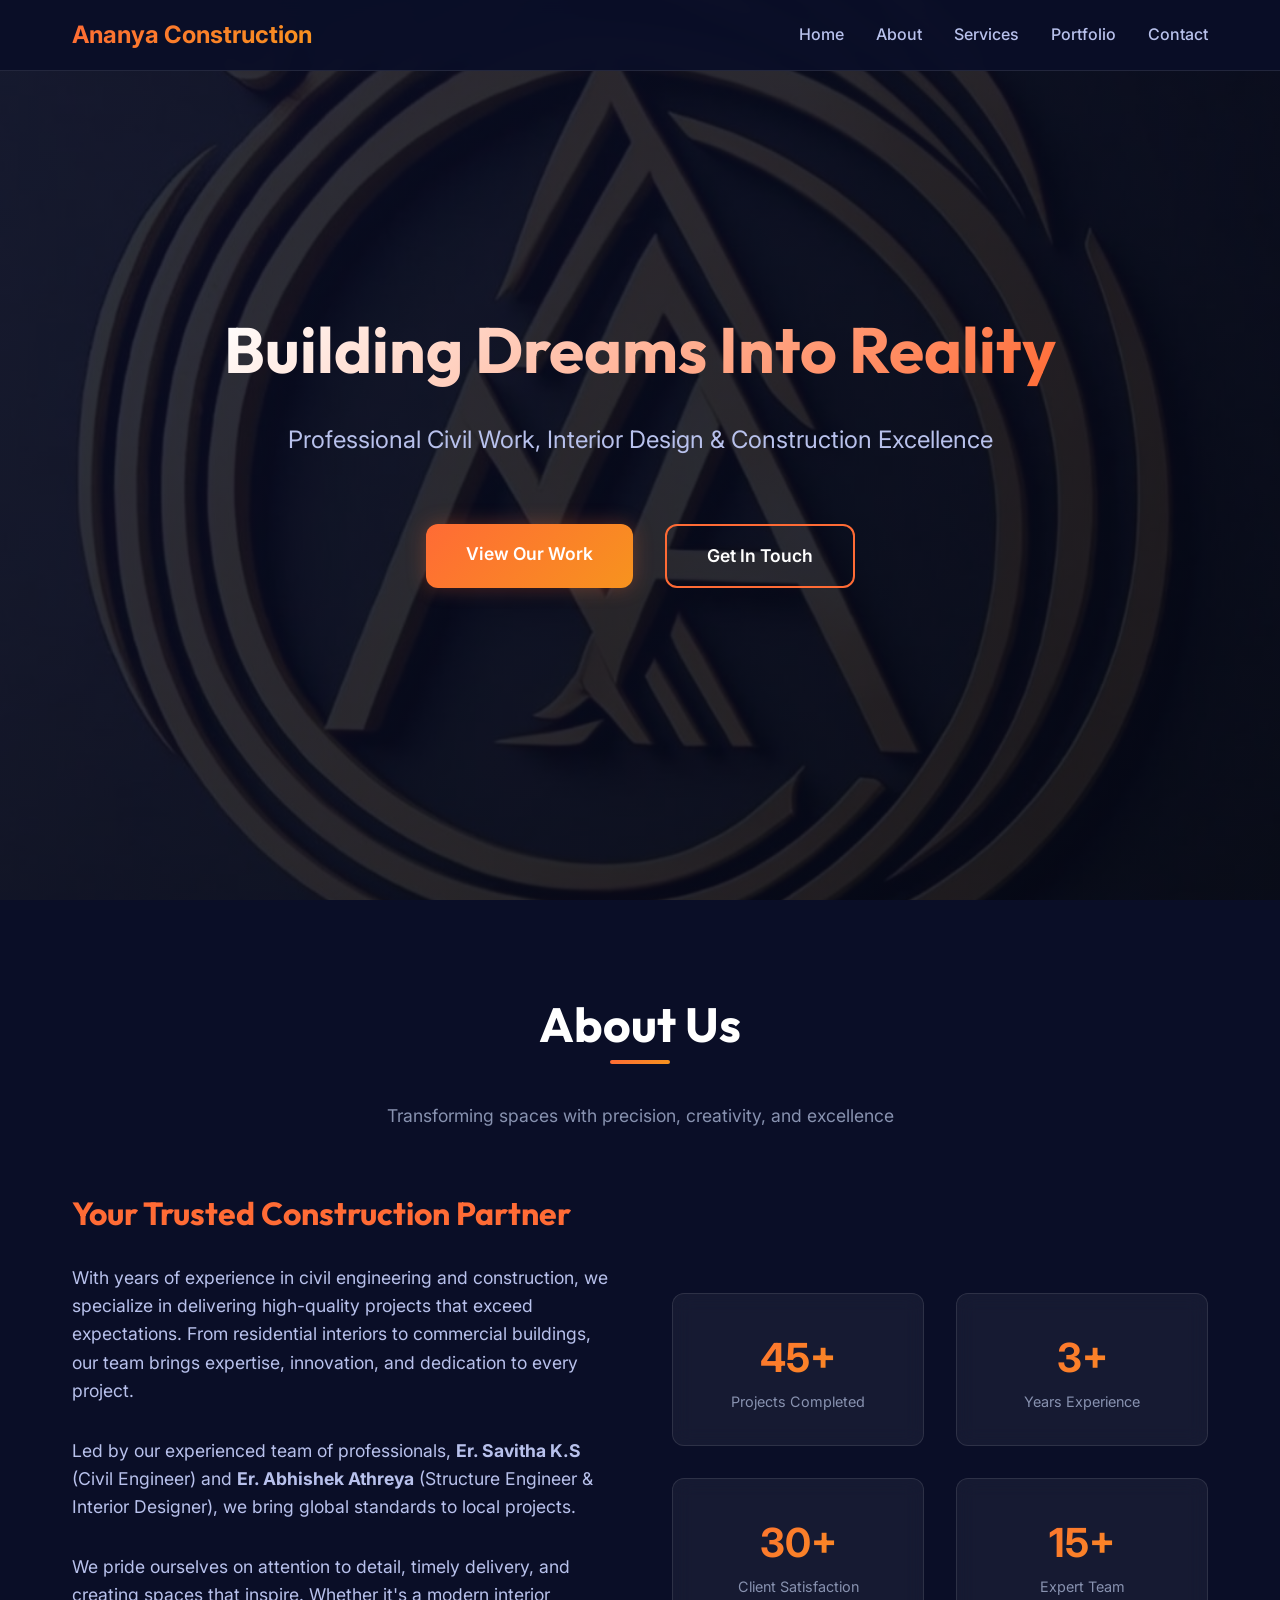
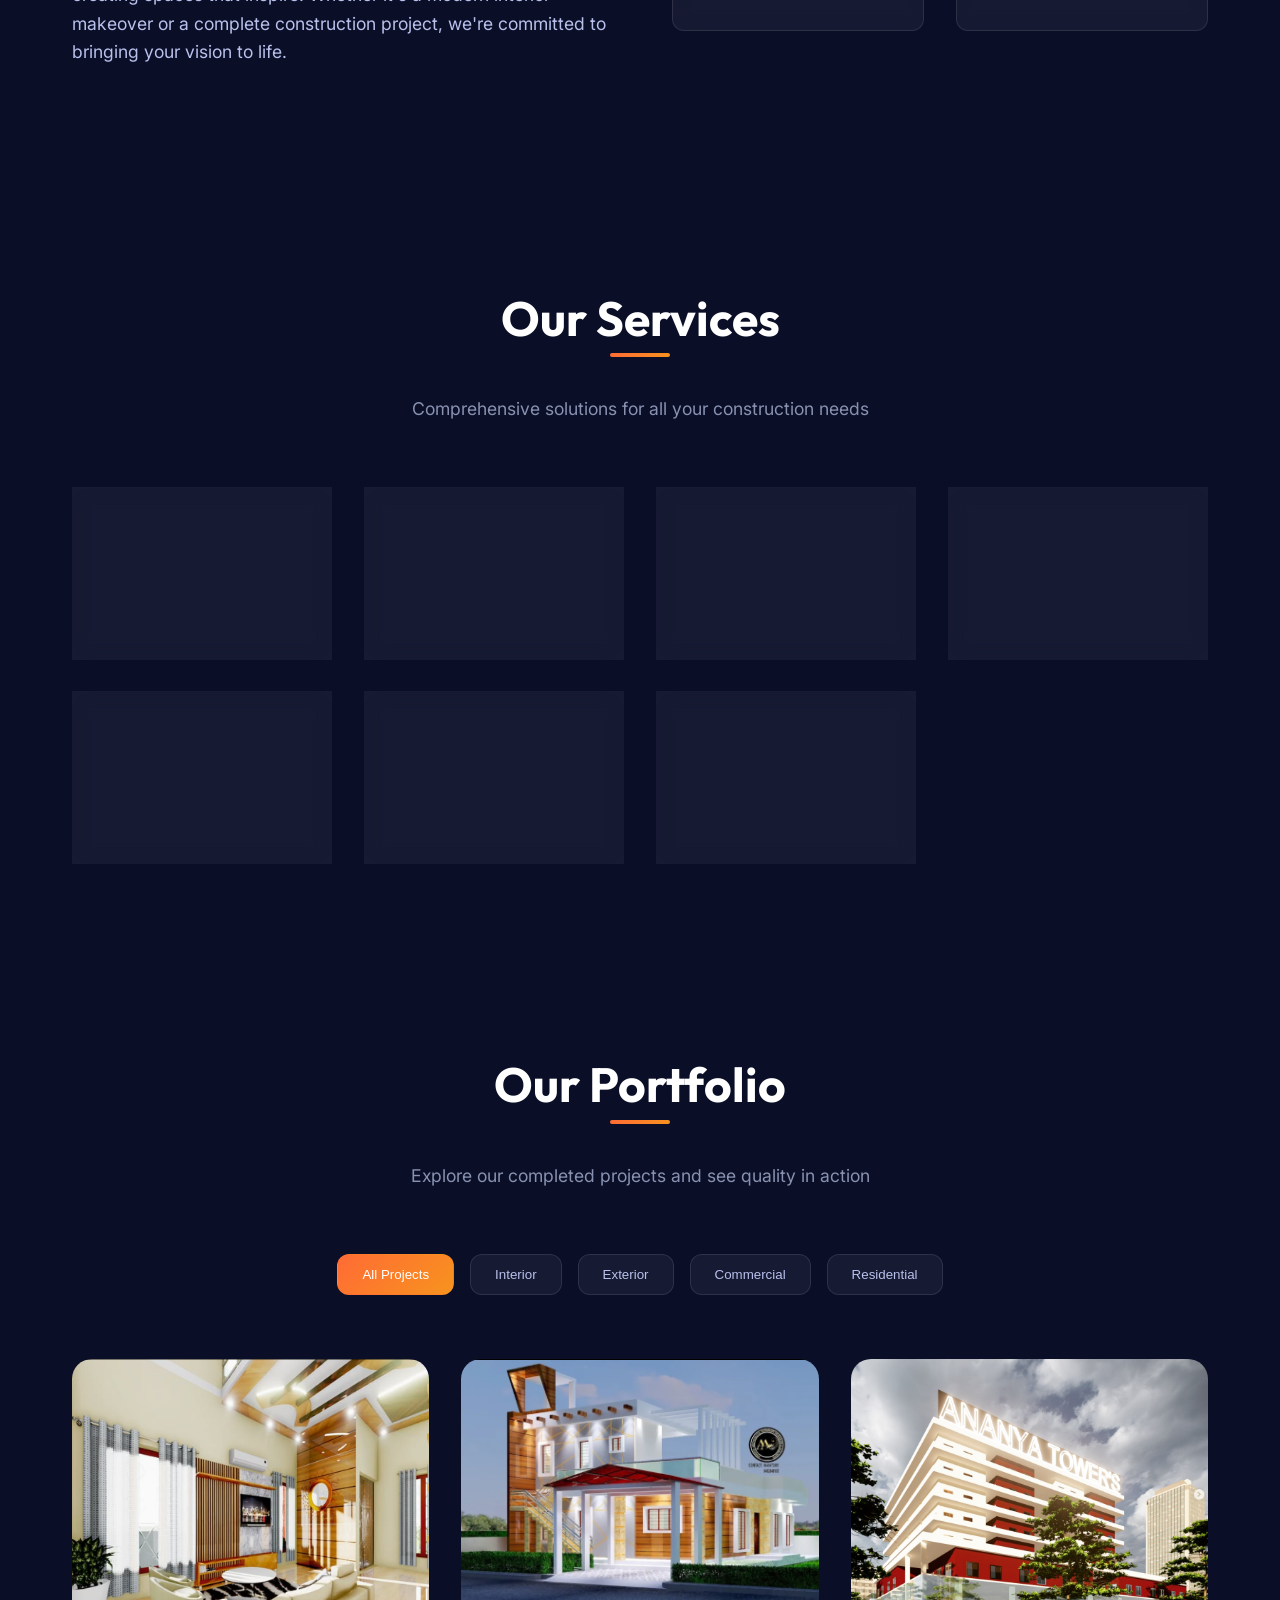
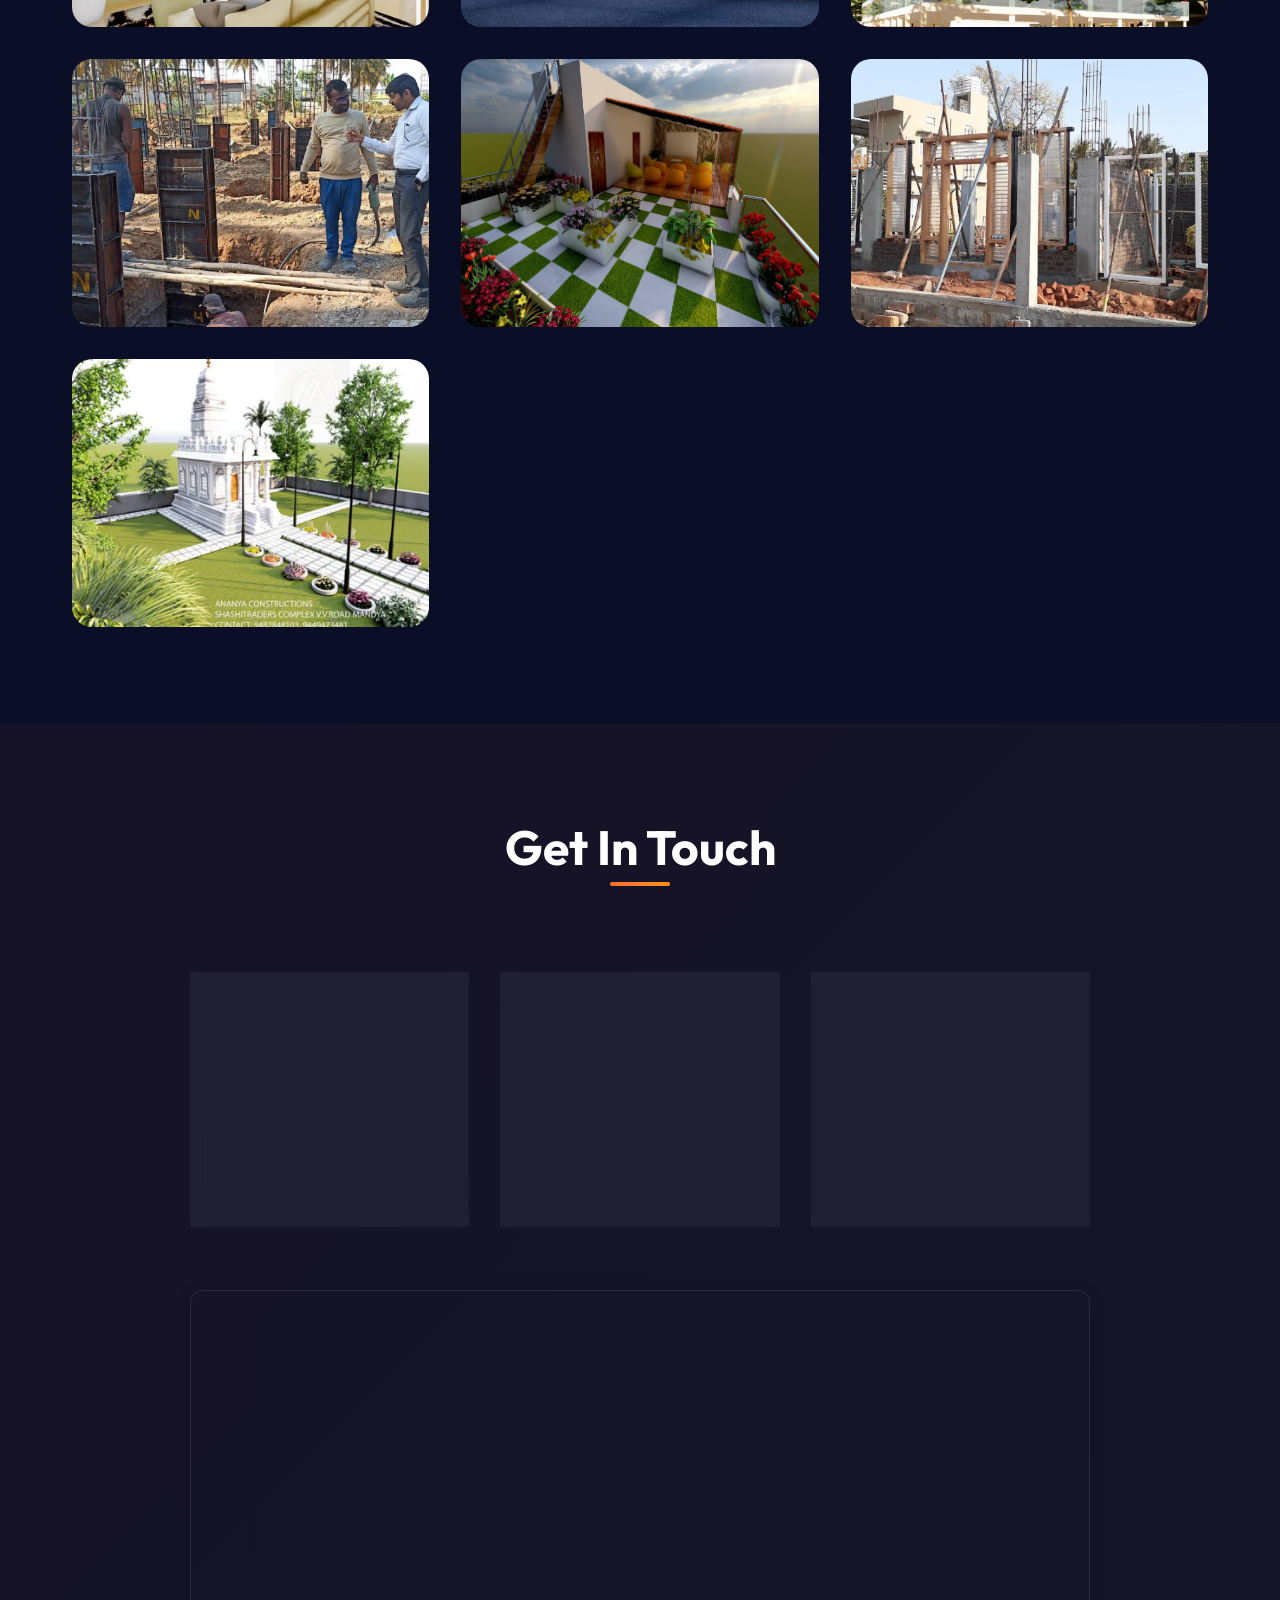
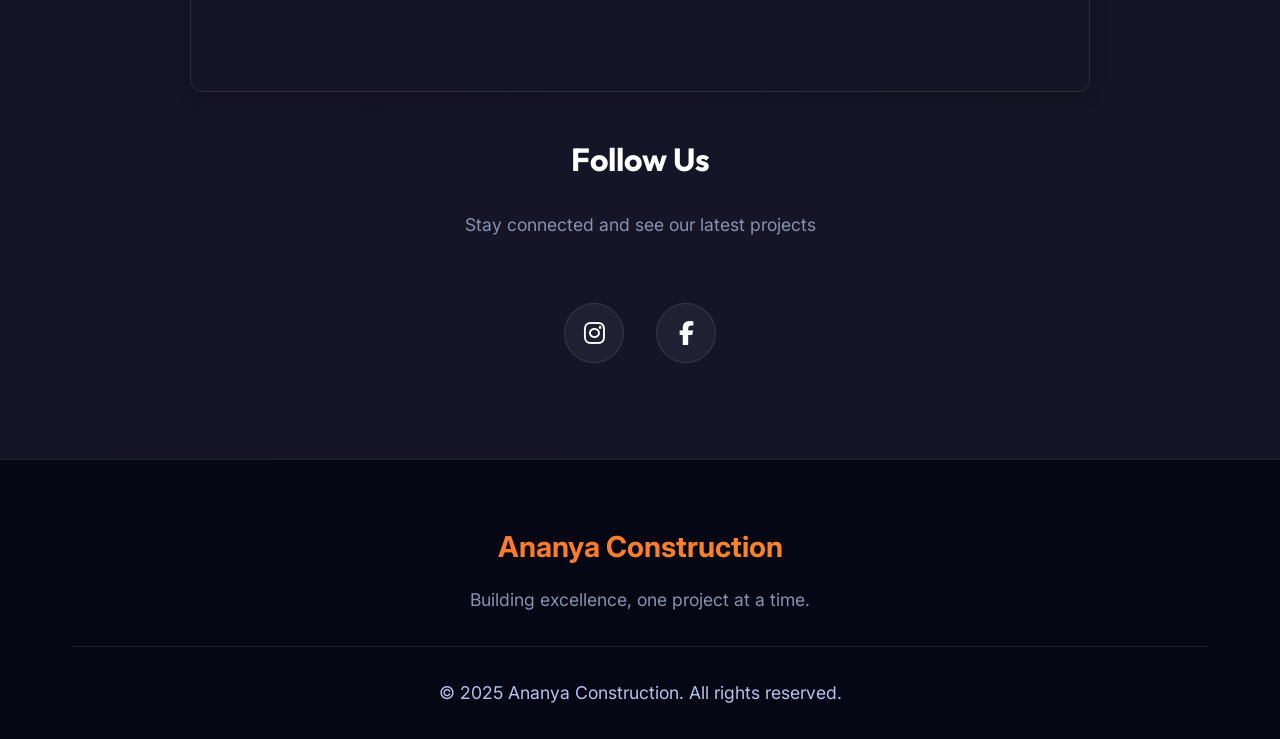
==== index.html @ 8d1779ad "Initial commit: Ananya Construction website" ====
<!DOCTYPE html>
<html lang="en">

<head>
    <meta charset="UTF-8">
    <meta name="viewport" content="width=device-width, initial-scale=1.0">
    <meta name="description"
        content="Professional civil work and construction services. Showcasing quality interior design, exterior construction, and commercial projects.">
    <meta name="keywords" content="civil work, construction, interior design, architecture, building contractor">
    <title>Ananya Construction - Professional Construction & Interior Design</title>

    <!-- Google Fonts -->
    <link rel="preconnect" href="https://fonts.googleapis.com">
    <link rel="preconnect" href="https://fonts.gstatic.com" crossorigin>
    <link
        href="https://fonts.googleapis.com/css2?family=Inter:wght@400;500;600;700&family=Outfit:wght@700;800&display=swap"
        rel="stylesheet">

    <!-- Font Awesome for Icons -->
    <link rel="stylesheet" href="https://cdnjs.cloudflare.com/ajax/libs/font-awesome/6.4.0/css/all.min.css">

    <link rel="stylesheet" href="style.css">
</head>

<body>
    <!-- Navigation -->
    <nav class="navbar" id="navbar">
        <div class="nav-container">
            <div class="logo">Ananya Construction</div>
            <ul class="nav-links" id="navLinks">
                <li><a href="#home">Home</a></li>
                <li><a href="#about">About</a></li>
                <li><a href="#services">Services</a></li>
                <li><a href="#portfolio">Portfolio</a></li>
                <li><a href="#contact">Contact</a></li>
            </ul>
            <button class="mobile-menu-btn" id="mobileMenuBtn">
                <i class="fas fa-bars"></i>
            </button>
        </div>
    </nav>

    <!-- Hero Section -->
    <section class="hero" id="home">
        <div class="hero-background">
            <img src="logo.jpg" alt="Ananya Plans Logo">
        </div>
        <div class="hero-overlay"></div>
        <div class="hero-content container">
            <h1 class="hero-title">Building Dreams Into Reality</h1>
            <p class="hero-subtitle">Professional Civil Work, Interior Design & Construction Excellence</p>
            <div class="cta-buttons">
                <a href="#portfolio" class="btn btn-primary">View Our Work</a>
                <a href="#contact" class="btn btn-secondary">Get In Touch</a>
            </div>
        </div>
    </section>

    <!-- About Section -->
    <section class="about" id="about">
        <div class="container">
            <div class="section-header">
                <h2 class="section-title">About Us</h2>
                <p class="section-subtitle">Transforming spaces with precision, creativity, and excellence</p>
            </div>
            <div class="about-content">
                <div class="about-text fade-in">
                    <h3>Your Trusted Construction Partner</h3>
                    <p>
                        With years of experience in civil engineering and construction, we specialize in delivering
                        high-quality projects that exceed expectations. From residential interiors to commercial
                        buildings, our team brings expertise, innovation, and dedication to every project.
                    </p>
                    <p>
                        Led by our experienced team of professionals, <strong>Er. Savitha K.S</strong> (Civil Engineer)
                        and <strong>Er. Abhishek Athreya</strong> (Structure Engineer & Interior Designer), we bring
                        global standards to local projects.
                    </p>
                    <p>
                        We pride ourselves on attention to detail, timely delivery, and creating spaces that
                        inspire. Whether it's a modern interior makeover or a complete construction project,
                        we're committed to bringing your vision to life.
                    </p>
                </div>
                <div class="about-stats fade-in">
                    <div class="stat-card">
                        <div class="stat-number">150+</div>
                        <div class="stat-label">Projects Completed</div>
                    </div>
                    <div class="stat-card">
                        <div class="stat-number">10+</div>
                        <div class="stat-label">Years Experience</div>
                    </div>
                    <div class="stat-card">
                        <div class="stat-number">100%</div>
                        <div class="stat-label">Client Satisfaction</div>
                    </div>
                    <div class="stat-card">
                        <div class="stat-number">50+</div>
                        <div class="stat-label">Expert Team</div>
                    </div>
                </div>
            </div>
        </div>
    </section>

    <!-- Services Section -->
    <section class="services" id="services">
        <div class="container">
            <div class="section-header">
                <h2 class="section-title">Our Services</h2>
                <p class="section-subtitle">Comprehensive solutions for all your construction needs</p>
            </div>
            <div class="services-grid">
                <div class="service-card fade-in">
                    <h3>Civil Construction</h3>
                </div>
                <div class="service-card fade-in">
                    <h3>Interior Designing</h3>
                </div>
                <div class="service-card fade-in">
                    <h3>Outdoor Planning</h3>
                </div>
                <div class="service-card fade-in">
                    <h3>Commercial Projects</h3>
                </div>
                <div class="service-card fade-in">
                    <h3>Temple Construction</h3>
                </div>
                <div class="service-card fade-in">
                    <h3>Residential Projects</h3>
                </div>
                <div class="service-card fade-in">
                    <h3>Architectural Planning</h3>
                </div>
            </div>
        </div>
    </section>

    <!-- Portfolio Section -->
    <section class="portfolio" id="portfolio">
        <div class="container">
            <div class="section-header">
                <h2 class="section-title">Our Portfolio</h2>
                <p class="section-subtitle">Explore our completed projects and see quality in action</p>
            </div>

            <div class="portfolio-filters">
                <button class="filter-btn active" data-filter="all">All Projects</button>
                <button class="filter-btn" data-filter="interior">Interior</button>
                <button class="filter-btn" data-filter="exterior">Exterior</button>
                <button class="filter-btn" data-filter="commercial">Commercial</button>
                <button class="filter-btn" data-filter="residential">Residential</button>
            </div>

            <div class="portfolio-grid">
                <div class="portfolio-item fade-in" data-category="interior residential">
                    <img src="img/1.png" alt="Modern Living Room Interior">
                    <div class="portfolio-overlay">
                        <h3>Modern Living Space</h3>
                        <p>Contemporary interior design with elegant finishes</p>
                        <span class="portfolio-category">Interior • Residential</span>
                    </div>
                </div>

                <div class="portfolio-item fade-in" data-category="exterior residential">
                    <img src="img/2.png" alt="Villa Exterior Design">
                    <div class="portfolio-overlay">
                        <h3>Luxury Villa</h3>
                        <p>Modern architectural design with landscaping</p>
                        <span class="portfolio-category">Exterior • Residential</span>
                    </div>
                </div>

                <div class="portfolio-item fade-in" data-category="exterior commercial">
                    <img src="img/3.png" alt="Commercial Building">
                    <div class="portfolio-overlay">
                        <h3>Corporate Office</h3>
                        <p>Contemporary commercial building construction</p>
                        <span class="portfolio-category">Commercial • Exterior</span>
                    </div>
                </div>

                <div class="portfolio-item fade-in" data-category="exterior residential">
                    <img src="img/4.png" alt="Basement Construction">
                    <div class="portfolio-overlay">
                        <h3>Basement Construction</h3>
                        <p>Foundation and pillar construction work</p>
                        <span class="portfolio-category">Construction • Residential</span>
                    </div>
                </div>

                <div class="portfolio-item fade-in" data-category="exterior residential">
                    <img src="img/5.png" alt="Outdoor Landscape">
                    <div class="portfolio-overlay">
                        <h3>Outdoor Living</h3>
                        <p>Beautiful landscape and patio design</p>
                        <span class="portfolio-category">Exterior • Residential</span>
                    </div>
                </div>

                <div class="portfolio-item fade-in" data-category="exterior commercial">
                    <img src="img/6.png" alt="Construction Project">
                    <div class="portfolio-overlay">
                        <h3>Construction Site</h3>
                        <p>Large-scale commercial construction project</p>
                        <span class="portfolio-category">Commercial • Construction</span>
                    </div>
                </div>

                <div class="portfolio-item fade-in" data-category="exterior commercial">
                    <img src="img/7.png" alt="Temple Construction Project">
                    <div class="portfolio-overlay">
                        <h3>Grand Temple Project</h3>
                        <p>Traditional temple construction with intricate stonework</p>
                        <span class="portfolio-category">Temple • Construction</span>
                    </div>
                </div>
            </div>
        </div>
    </section>

    <!-- Contact Section -->
    <section class="contact-section" id="contact">
        <div class="container">
            <div class="contact-container">
                <div class="contact-intro">
                    <h2 class="section-title">Get In Touch</h2>

                </div>

                <div class="contact-methods">


                    <div class="contact-card fade-in">
                        <div class="contact-icon"></div>
                        <h3>Our Experts</h3>
                        <p>Er. Savitha K.S<br>Er. Abhishek Athreya</p>
                    </div>

                    <div class="contact-card fade-in">
                        <div class="contact-icon">📞</div>
                        <h3>Phone</h3>
                        <a href="tel:+919449473481">+91 94494 73481</a><br>
                        <a href="tel:+919482848103">+91 94828 48103</a>
                    </div>

                    <div class="contact-card fade-in">
                        <div class="contact-icon">✉️</div>
                        <h3>Email</h3>
                        <a href="mailto:sreenidhiconstructions11@gmail.com">sreenidhiconstructions11@gmail.com</a>
                    </div>

                </div>

                <!-- Google Maps Section -->
                <div class="map-container fade-in" style="margin-top: 3rem;">
                    <iframe
                        src="https://www.google.com/maps/embed?pb=!1m18!1m12!1m3!1d3889.8!2d76.8959!3d12.5204!2m3!1f0!2f0!3f0!3m2!1i1024!2i768!4f13.1!3m3!1m2!1s0x3bafa159ac84c9ad%3A0x1a2e04ec6ba8effe!2sShashi%20Traders%20Complex%2C%20V.V%20Road%2C%20Mandya!5e0!3m2!1sen!2sin!4v1234567890"
                        width="100%" height="400" style="border:0;" allowfullscreen="" loading="lazy"
                        referrerpolicy="no-referrer-when-downgrade">
                    </iframe>
                </div>

                <div class="section-header" style="margin-top: 3rem;">
                    <h3>Follow Us</h3>
                    <p class="section-subtitle">Stay connected and see our latest projects</p>
                </div>

                <div class="social-links">
                    <a href="https://www.instagram.com/ananyaconstructions11/" target="_blank" class="social-link"
                        title="Instagram">
                        <i class="fab fa-instagram"></i>
                    </a>
                    <a href="https://www.facebook.com/abhishek.athreya.3/" target="_blank" class="social-link"
                        title="Facebook">
                        <i class="fab fa-facebook-f"></i>
                    </a>
                </div>
            </div>
        </div>
    </section>

    <!-- Footer -->
    <footer class="footer">
        <div class="container">
            <div class="footer-content">
                <div class="footer-logo">Ananya Construction</div>
                <p class="footer-text">Building excellence, one project at a time.</p>
                <div class="footer-bottom">
                    <p>&copy; 2025 Ananya Construction. All rights reserved.</p>
                </div>
            </div>
        </div>
    </footer>

    <script src="script.js"></script>
</body>

</html>
---- style.css ----
* {
    margin: 0;
    padding: 0;
    box-sizing: border-box;
}

:root {
    /* Color Palette */
    --primary-color: #ff6b35;
    --primary-dark: #e85a28;
    --secondary-color: #004e89;
    --accent-color: #f7931e;
    --bg-dark: #0a0e27;
    --bg-darker: #050814;
    --bg-card: rgba(255, 255, 255, 0.05);
    --text-primary: #ffffff;
    --text-secondary: #b8c1ec;
    --text-muted: #8892b0;

    /* Gradients */
    --gradient-primary: linear-gradient(135deg, #ff6b35 0%, #f7931e 100%);
    --gradient-secondary: linear-gradient(135deg, #004e89 0%, #1a659e 100%);
    --gradient-overlay: linear-gradient(135deg, rgba(255, 107, 53, 0.1) 0%, rgba(247, 147, 30, 0.1) 100%);

    /* Spacing */
    --spacing-xs: 0.5rem;
    --spacing-sm: 1rem;
    --spacing-md: 2rem;
    --spacing-lg: 4rem;
    --spacing-xl: 6rem;

    /* Typography */
    --font-primary: 'Inter', -apple-system, BlinkMacSystemFont, 'Segoe UI', sans-serif;
    --font-heading: 'Outfit', 'Inter', sans-serif;

    /* Shadows */
    --shadow-sm: 0 2px 8px rgba(0, 0, 0, 0.1);
    --shadow-md: 0 4px 16px rgba(0, 0, 0, 0.2);
    --shadow-lg: 0 8px 32px rgba(0, 0, 0, 0.3);
    --shadow-glow: 0 0 20px rgba(255, 107, 53, 0.3);

    /* Border Radius */
    --radius-sm: 8px;
    --radius-md: 12px;
    --radius-lg: 20px;

    /* Transitions */
    --transition-fast: 0.2s ease;
    --transition-normal: 0.3s ease;
    --transition-slow: 0.5s ease;
}

html {
    scroll-behavior: smooth;
}

body {
    font-family: var(--font-primary);
    background: var(--bg-dark);
    color: var(--text-primary);
    line-height: 1.6;
    overflow-x: hidden;
}

/* Typography */
h1,
h2,
h3,
h4,
h5,
h6 {
    font-family: var(--font-heading);
    font-weight: 700;
    line-height: 1.2;
}

h1 {
    font-size: clamp(2.5rem, 5vw, 4rem);
}

h2 {
    font-size: clamp(2rem, 4vw, 3rem);
}

h3 {
    font-size: clamp(1.5rem, 3vw, 2rem);
}

p {
    color: var(--text-secondary);
    font-size: 1.1rem;
}

/* Container */
.container {
    max-width: 1200px;
    margin: 0 auto;
    padding: 0 var(--spacing-md);
}

/* Navigation */
.navbar {
    position: fixed;
    top: 0;
    left: 0;
    right: 0;
    z-index: 1000;
    background: rgba(10, 14, 39, 0.95);
    backdrop-filter: blur(10px);
    border-bottom: 1px solid rgba(255, 255, 255, 0.1);
    transition: var(--transition-normal);
}

.navbar.scrolled {
    box-shadow: var(--shadow-md);
}

.nav-container {
    max-width: 1200px;
    margin: 0 auto;
    padding: 1rem var(--spacing-md);
    display: flex;
    justify-content: space-between;
    align-items: center;
}

.logo {
    font-size: 1.5rem;
    font-weight: 700;
    background: var(--gradient-primary);
    -webkit-background-clip: text;
    -webkit-text-fill-color: transparent;
    background-clip: text;
}

.nav-links {
    display: flex;
    gap: var(--spacing-md);
    list-style: none;
}

.nav-links a {
    color: var(--text-secondary);
    text-decoration: none;
    font-weight: 500;
    transition: var(--transition-fast);
    position: relative;
}

.nav-links a::after {
    content: '';
    position: absolute;
    bottom: -5px;
    left: 0;
    width: 0;
    height: 2px;
    background: var(--gradient-primary);
    transition: var(--transition-fast);
}

.nav-links a:hover {
    color: var(--primary-color);
}

.nav-links a:hover::after {
    width: 100%;
}

.mobile-menu-btn {
    display: none;
    background: none;
    border: none;
    color: var(--text-primary);
    font-size: 1.5rem;
    cursor: pointer;
}

/* Hero Section */
.hero {
    min-height: 100vh;
    display: flex;
    align-items: center;
    justify-content: center;
    position: relative;
    overflow: hidden;
    padding: var(--spacing-xl) 0;
}

.hero-background {
    position: absolute;
    top: 0;
    left: 0;
    right: 0;
    bottom: 0;
    z-index: 0;
}

.hero-background img {
    width: 100%;
    height: 100%;
    object-fit: cover;
    opacity: 0.5;
}

.hero-overlay {
    position: absolute;
    top: 0;
    left: 0;
    right: 0;
    bottom: 0;
    background: linear-gradient(135deg, rgba(10, 14, 39, 0.7) 0%, rgba(5, 8, 20, 0.75) 100%);
    z-index: 1;
}

.hero-content {
    position: relative;
    z-index: 2;
    text-align: center;
    max-width: 900px;
    animation: fadeInUp 1s ease;
}

.hero-title {
    margin-bottom: var(--spacing-md);
    background: linear-gradient(135deg, #ffffff 0%, var(--primary-color) 100%);
    -webkit-background-clip: text;
    -webkit-text-fill-color: transparent;
    background-clip: text;
}

.hero-subtitle {
    font-size: clamp(1.2rem, 2vw, 1.5rem);
    color: var(--text-secondary);
    margin-bottom: var(--spacing-lg);
}

.cta-buttons {
    display: flex;
    gap: var(--spacing-md);
    justify-content: center;
    flex-wrap: wrap;
}

.btn {
    padding: 1rem 2.5rem;
    border-radius: var(--radius-md);
    font-weight: 600;
    font-size: 1.1rem;
    text-decoration: none;
    transition: var(--transition-normal);
    cursor: pointer;
    border: none;
    display: inline-block;
}

.btn-primary {
    background: var(--gradient-primary);
    color: white;
    box-shadow: var(--shadow-glow);
}

.btn-primary:hover {
    transform: translateY(-3px);
    box-shadow: 0 8px 24px rgba(255, 107, 53, 0.4);
}

.btn-secondary {
    background: transparent;
    color: var(--text-primary);
    border: 2px solid var(--primary-color);
}

.btn-secondary:hover {
    background: var(--primary-color);
    transform: translateY(-3px);
}

/* Section Styles */
section {
    padding: var(--spacing-xl) 0;
    position: relative;
}

.section-header {
    text-align: center;
    margin-bottom: var(--spacing-lg);
}

.section-title {
    margin-bottom: var(--spacing-sm);
    position: relative;
    display: inline-block;
}

.section-title::after {
    content: '';
    position: absolute;
    bottom: -10px;
    left: 50%;
    transform: translateX(-50%);
    width: 60px;
    height: 4px;
    background: var(--gradient-primary);
    border-radius: 2px;
}

.section-subtitle {
    color: var(--text-muted);
    max-width: 600px;
    margin: var(--spacing-md) auto 0;
}

/* About Section */
.about-content {
    display: grid;
    grid-template-columns: 1fr 1fr;
    gap: var(--spacing-lg);
    align-items: center;
}

.about-text h3 {
    color: var(--primary-color);
    margin-bottom: var(--spacing-md);
}

.about-text p {
    margin-bottom: var(--spacing-md);
}

.about-stats {
    display: grid;
    grid-template-columns: repeat(2, 1fr);
    gap: var(--spacing-md);
    margin-top: var(--spacing-md);
}

.stat-card {
    background: var(--bg-card);
    padding: var(--spacing-md);
    border-radius: var(--radius-md);
    border: 1px solid rgba(255, 255, 255, 0.1);
    backdrop-filter: blur(10px);
    text-align: center;
    transition: var(--transition-normal);
}

.stat-card:hover {
    transform: translateY(-5px);
    border-color: var(--primary-color);
    box-shadow: var(--shadow-glow);
}

.stat-number {
    font-size: 2.5rem;
    font-weight: 700;
    background: var(--gradient-primary);
    -webkit-background-clip: text;
    -webkit-text-fill-color: transparent;
    background-clip: text;
}

.stat-label {
    color: var(--text-muted);
    font-size: 0.9rem;
}

/* Services Section */
.services-grid {
    display: grid;
    grid-template-columns: repeat(auto-fit, minmax(220px, 1fr));
    gap: var(--spacing-md);
    margin-top: var(--spacing-lg);
}

.service-card {
    background: var(--bg-card);
    padding: var(--spacing-lg);
    border-radius: var(--radius-lg);
    border: 1px solid rgba(255, 255, 255, 0.1);
    backdrop-filter: blur(10px);
    transition: var(--transition-normal);
    position: relative;
    overflow: hidden;
}

.service-card::before {
    content: '';
    position: absolute;
    top: 0;
    left: 0;
    right: 0;
    height: 4px;
    background: var(--gradient-primary);
    transform: scaleX(0);
    transition: var(--transition-normal);
}

.service-card:hover::before {
    transform: scaleX(1);
}

.service-card:hover {
    transform: translateY(-10px);
    border-color: var(--primary-color);
    box-shadow: var(--shadow-lg);
}

.service-card h3 {
    margin-bottom: 0;
    color: var(--text-primary);
    text-align: center;
    font-size: 1.1rem;
}

.service-card p {
    color: var(--text-muted);
}

/* Portfolio Section */
.portfolio-filters {
    display: flex;
    justify-content: center;
    gap: var(--spacing-sm);
    margin-bottom: var(--spacing-lg);
    flex-wrap: wrap;
}

.filter-btn {
    padding: 0.75rem 1.5rem;
    background: var(--bg-card);
    border: 1px solid rgba(255, 255, 255, 0.1);
    color: var(--text-secondary);
    border-radius: var(--radius-md);
    cursor: pointer;
    transition: var(--transition-fast);
    font-weight: 500;
}

.filter-btn:hover,
.filter-btn.active {
    background: var(--gradient-primary);
    color: white;
    border-color: transparent;
}

.portfolio-grid {
    display: grid;
    grid-template-columns: repeat(auto-fill, minmax(350px, 1fr));
    gap: var(--spacing-md);
}

.portfolio-item {
    position: relative;
    border-radius: var(--radius-lg);
    overflow: hidden;
    cursor: pointer;
    transition: var(--transition-normal);
    aspect-ratio: 4/3;
}

.portfolio-item.hidden {
    display: none;
}

.portfolio-item img {
    width: 100%;
    height: 100%;
    object-fit: cover;
    transition: var(--transition-slow);
}

.portfolio-overlay {
    position: absolute;
    top: 0;
    left: 0;
    right: 0;
    bottom: 0;
    background: linear-gradient(135deg, rgba(255, 107, 53, 0.9) 0%, rgba(247, 147, 30, 0.9) 100%);
    display: flex;
    flex-direction: column;
    justify-content: center;
    align-items: center;
    opacity: 0;
    transition: var(--transition-normal);
    padding: var(--spacing-md);
    text-align: center;
}

.portfolio-item:hover .portfolio-overlay {
    opacity: 1;
}

.portfolio-item:hover img {
    transform: scale(1.1);
}

.portfolio-overlay h3 {
    margin-bottom: var(--spacing-sm);
}

.portfolio-category {
    background: rgba(255, 255, 255, 0.2);
    padding: 0.5rem 1rem;
    border-radius: var(--radius-sm);
    font-size: 0.9rem;
    margin-top: var(--spacing-sm);
}

/* Contact Section */
.contact-section {
    background: linear-gradient(135deg, rgba(255, 107, 53, 0.05) 0%, rgba(247, 147, 30, 0.05) 100%);
}

.contact-container {
    max-width: 900px;
    margin: 0 auto;
}

.contact-intro {
    text-align: center;
    margin-bottom: var(--spacing-lg);
}

.contact-intro h2 {
    margin-bottom: var(--spacing-md);
}

.contact-methods {
    display: grid;
    grid-template-columns: repeat(auto-fit, minmax(250px, 1fr));
    gap: var(--spacing-md);
    margin-bottom: var(--spacing-lg);
}

.contact-card {
    background: var(--bg-card);
    padding: var(--spacing-md);
    border-radius: var(--radius-lg);
    border: 1px solid rgba(255, 255, 255, 0.1);
    backdrop-filter: blur(10px);
    text-align: center;
    transition: var(--transition-normal);
}

.contact-card:hover {
    transform: translateY(-5px);
    border-color: var(--primary-color);
    box-shadow: var(--shadow-glow);
}

.contact-icon {
    font-size: 2.5rem;
    margin-bottom: var(--spacing-sm);
}

.contact-card h3 {
    font-size: 1.2rem;
    margin-bottom: var(--spacing-xs);
    color: var(--text-primary);
}

.contact-card a {
    color: var(--primary-color);
    text-decoration: none;
    font-weight: 500;
    transition: var(--transition-fast);
}

.contact-card a:hover {
    color: var(--accent-color);
}

.social-links {
    display: flex;
    justify-content: center;
    gap: var(--spacing-md);
    margin-top: var(--spacing-lg);
}

.social-link {
    width: 60px;
    height: 60px;
    border-radius: 50%;
    background: var(--bg-card);
    border: 1px solid rgba(255, 255, 255, 0.1);
    display: flex;
    align-items: center;
    justify-content: center;
    color: var(--text-primary);
    font-size: 1.5rem;
    text-decoration: none;
    transition: var(--transition-normal);
}

.social-link:hover {
    background: var(--gradient-primary);
    transform: translateY(-5px) rotate(5deg);
    box-shadow: var(--shadow-glow);
}

/* Contact Section Refinements */
.contact-card a,
.contact-card p {
    word-break: break-word;
    overflow-wrap: break-word;
    display: block;
    max-width: 100%;
}

/* Google Maps Container */
.map-container {
    width: 100%;
    max-width: 1000px;
    margin: 0 auto;
    border-radius: 12px;
    overflow: hidden;
    box-shadow: var(--shadow-md);
    border: 1px solid rgba(255, 255, 255, 0.1);
}

.map-container iframe {
    display: block;
    width: 100%;
    height: 400px;
    border: none;
}

@media (max-width: 768px) {
    .map-container iframe {
        height: 300px;
    }
}

.footer {
    background: var(--bg-darker);
    padding: var(--spacing-lg) 0 var(--spacing-md);
    border-top: 1px solid rgba(255, 255, 255, 0.1);
}

.footer-content {
    text-align: center;
}

.footer-logo {
    font-size: 1.8rem;
    font-weight: 700;
    background: var(--gradient-primary);
    -webkit-background-clip: text;
    -webkit-text-fill-color: transparent;
    background-clip: text;
    margin-bottom: var(--spacing-sm);
}

.footer-text {
    color: var(--text-muted);
    margin-bottom: var(--spacing-md);
}

.footer-bottom {
    margin-top: var(--spacing-md);
    padding-top: var(--spacing-md);
    border-top: 1px solid rgba(255, 255, 255, 0.1);
    color: var(--text-muted);
    font-size: 0.9rem;
}

/* Animations */
@keyframes fadeInUp {
    from {
        opacity: 0;
        transform: translateY(30px);
    }

    to {
        opacity: 1;
        transform: translateY(0);
    }
}

.fade-in {
    opacity: 0;
    transform: translateY(30px);
    transition: opacity 0.6s ease, transform 0.6s ease;
}

.fade-in.visible {
    opacity: 1;
    transform: translateY(0);
}

/* Responsive Design */
@media (max-width: 768px) {
    .nav-links {
        position: fixed;
        top: 70px;
        left: -100%;
        flex-direction: column;
        background: rgba(10, 14, 39, 0.98);
        width: 100%;
        padding: var(--spacing-md);
        transition: var(--transition-normal);
        border-bottom: 1px solid rgba(255, 255, 255, 0.1);
    }

    .nav-links.active {
        left: 0;
    }

    .mobile-menu-btn {
        display: block;
    }

    .about-content {
        grid-template-columns: 1fr;
    }

    .portfolio-grid {
        grid-template-columns: 1fr;
    }

    .cta-buttons {
        flex-direction: column;
    }

    .services-grid {
        grid-template-columns: 1fr;
    }

    .contact-methods {
        grid-template-columns: 1fr;
    }
}

@media (max-width: 480px) {
    :root {
        --spacing-lg: 3rem;
        --spacing-xl: 4rem;
    }

    .hero {
        min-height: 80vh;
    }

    .stat-number {
        font-size: 2rem;
    }
}
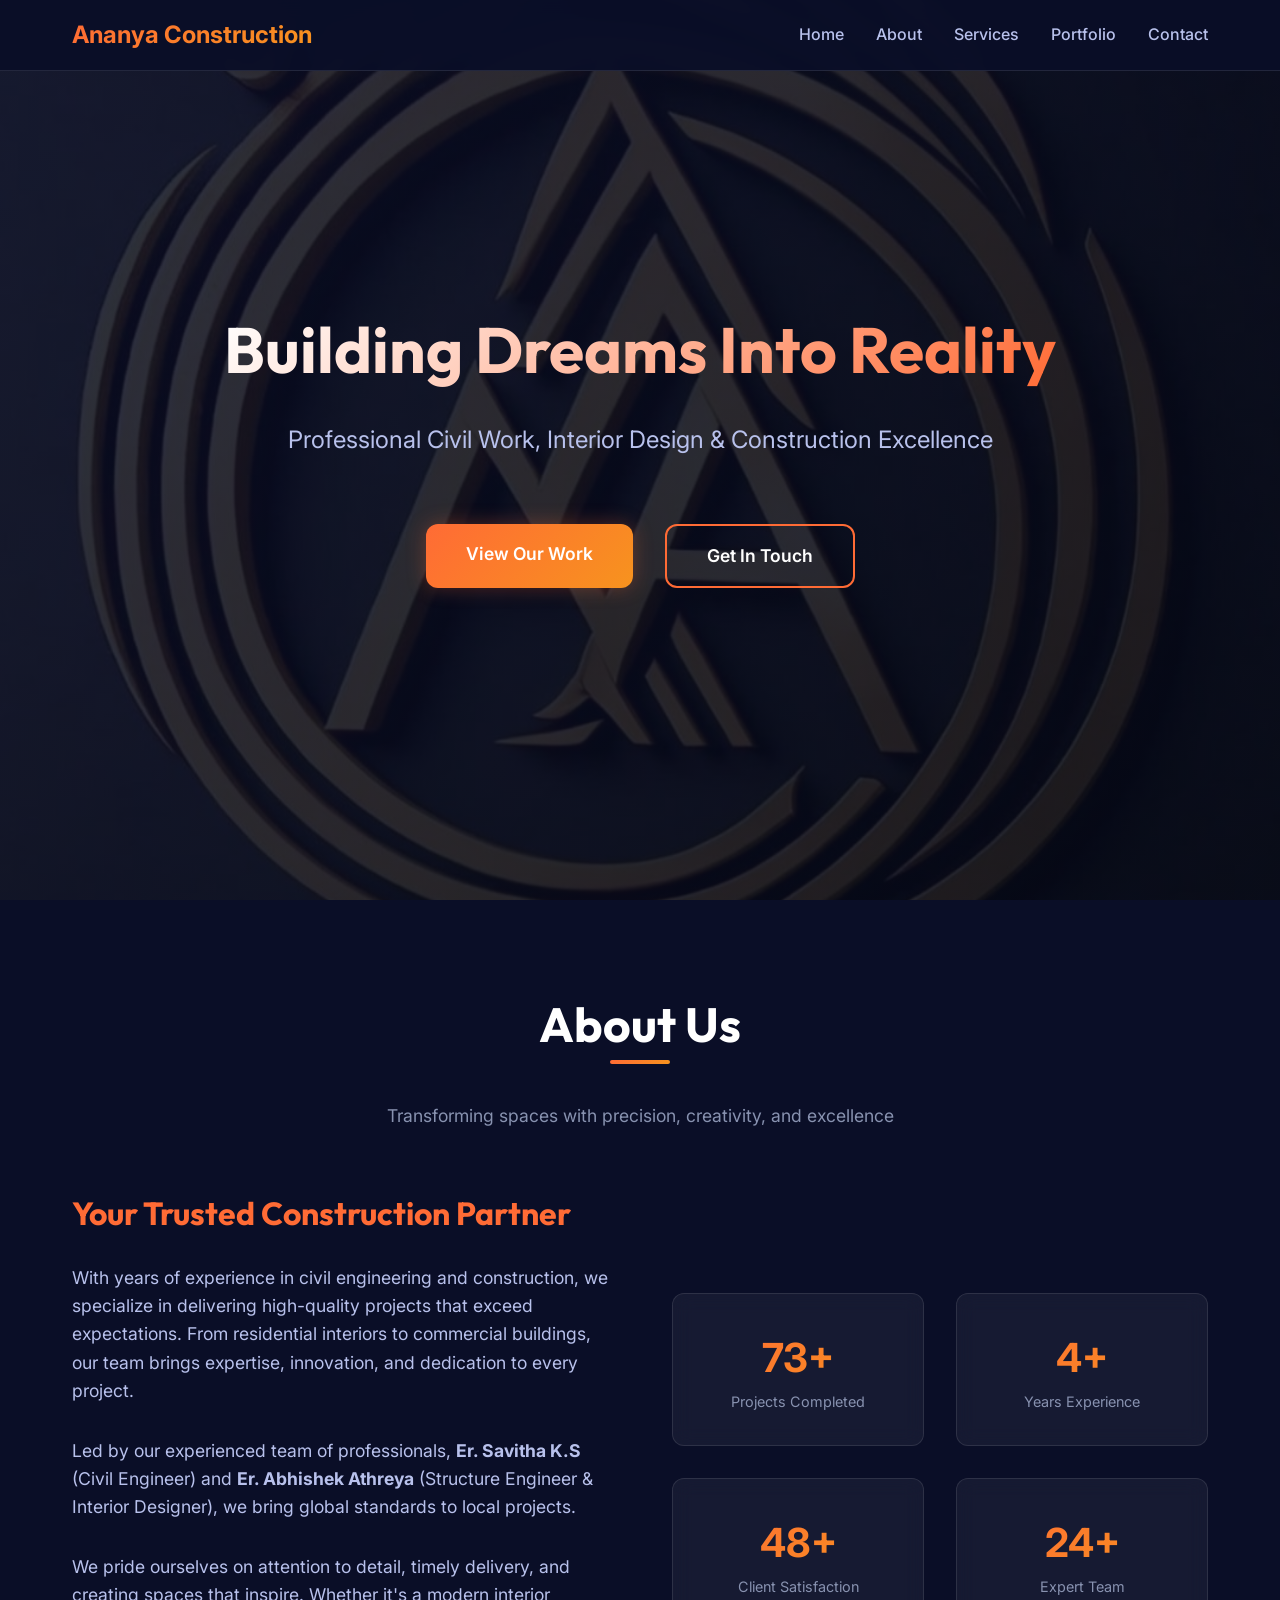
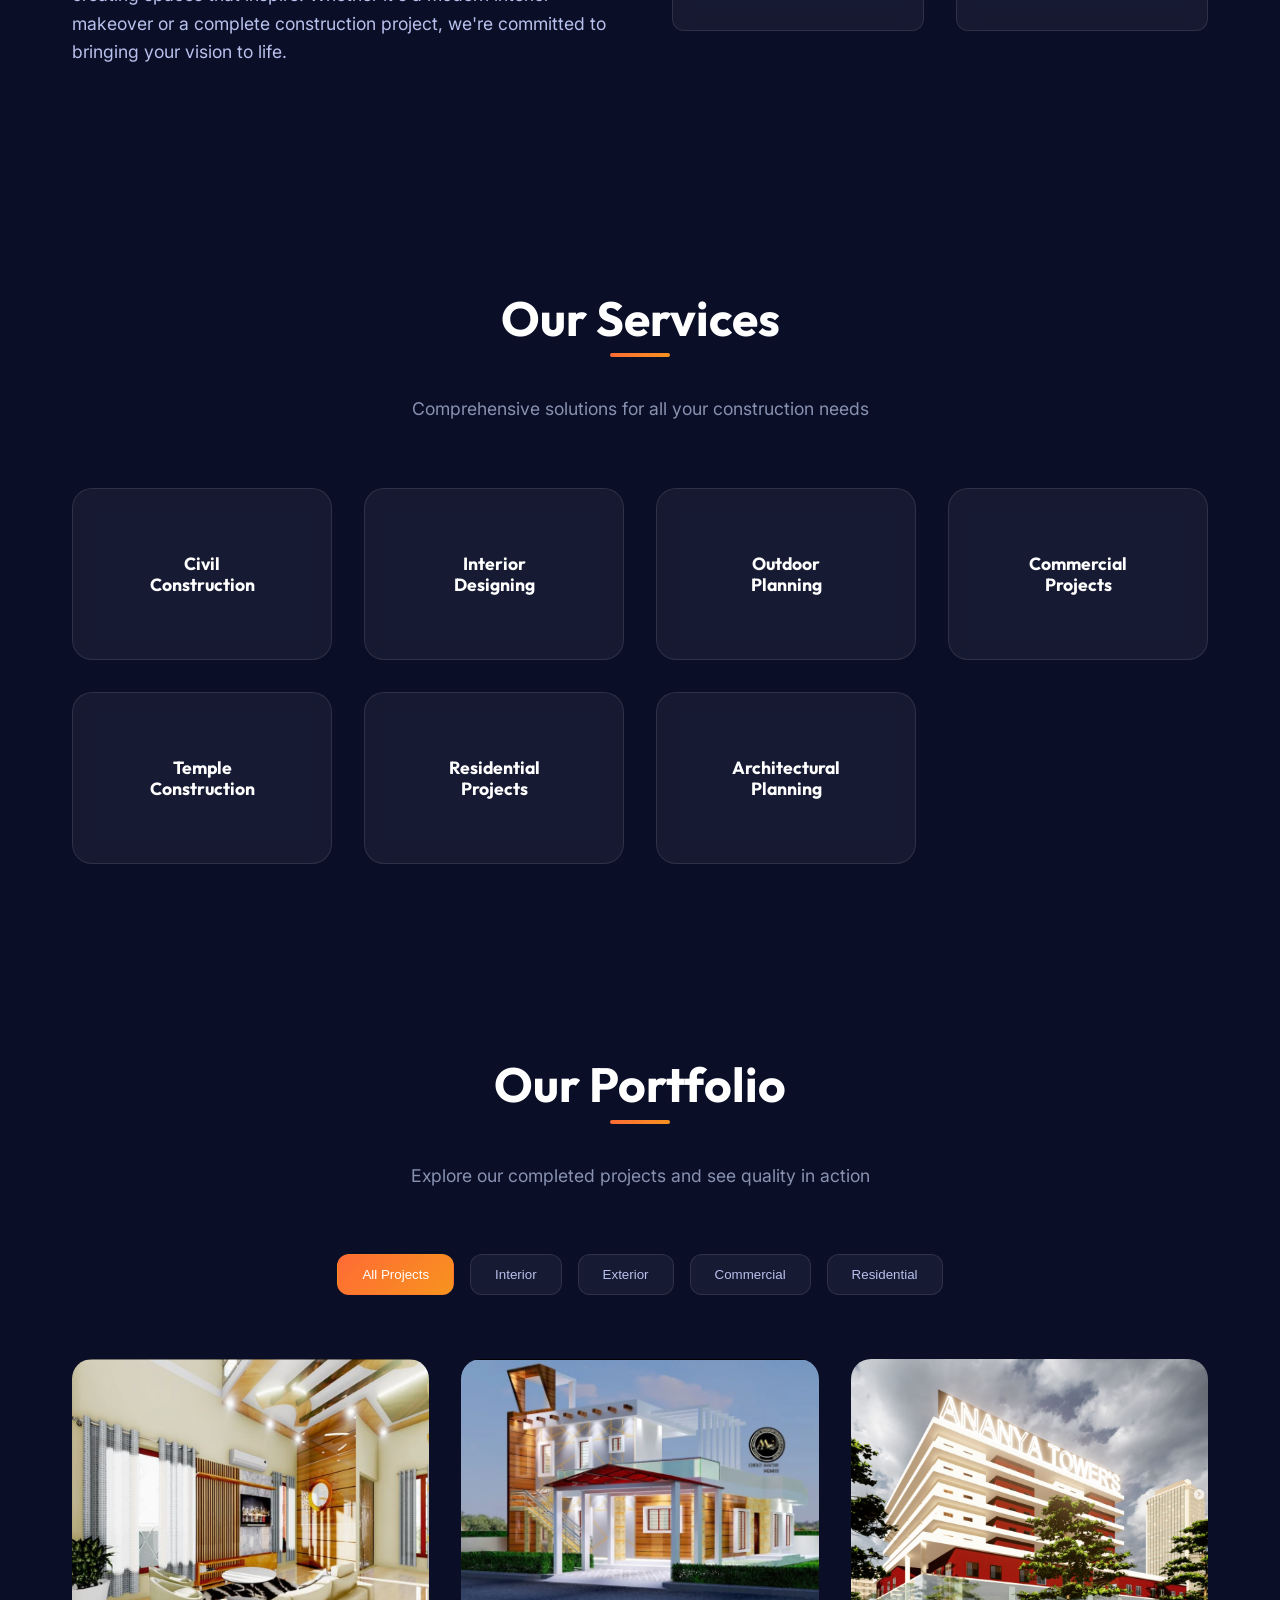
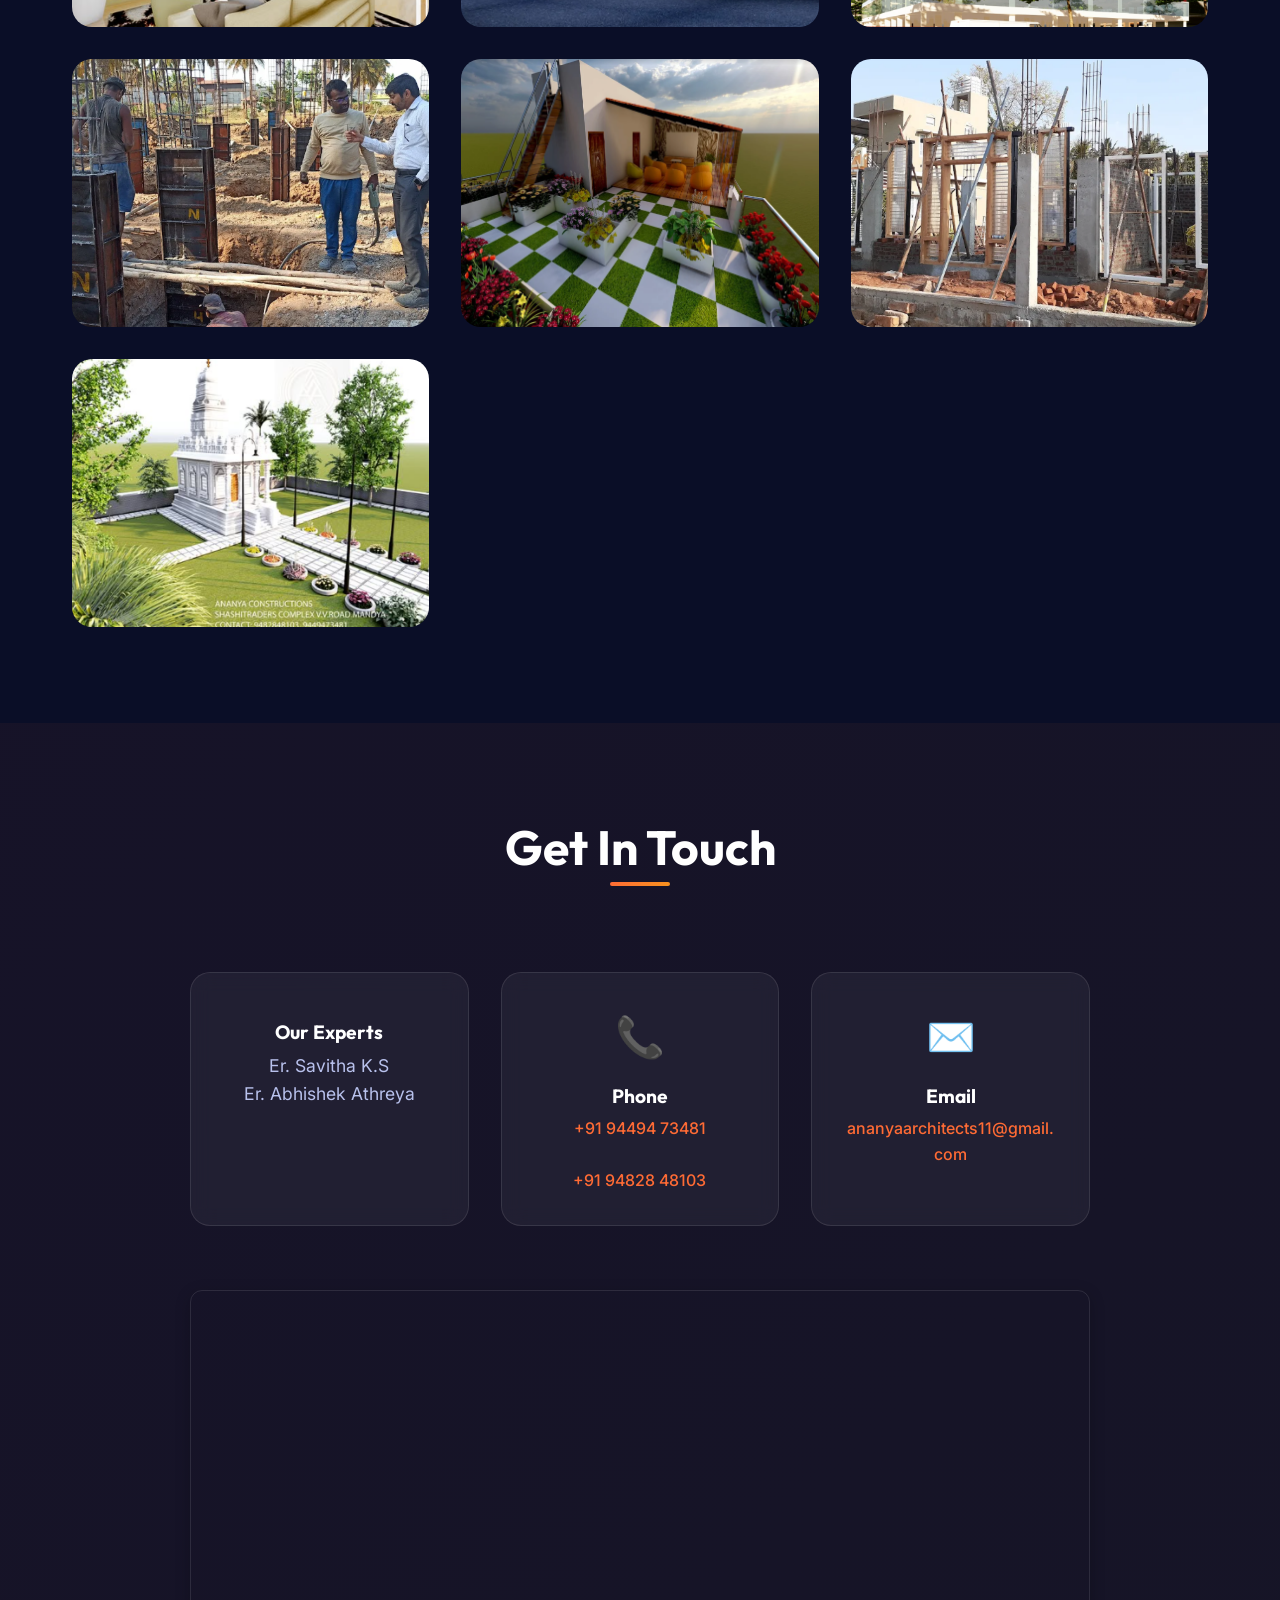
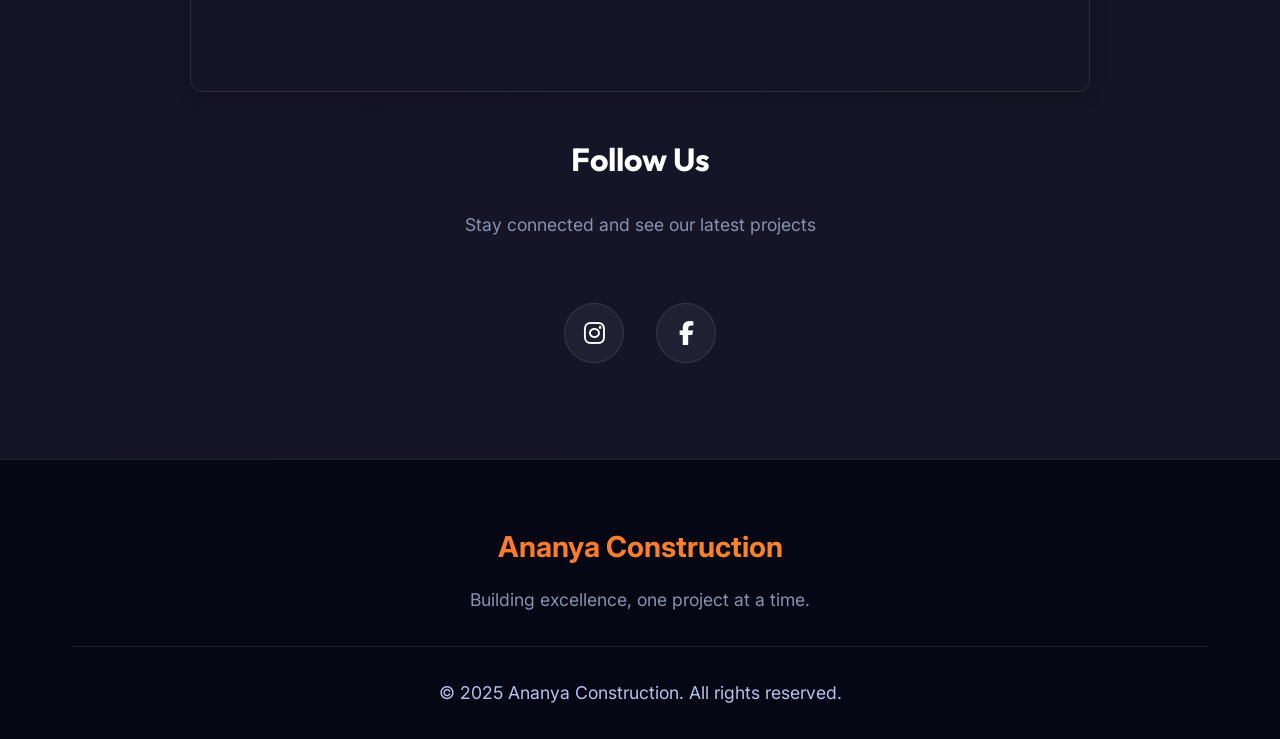
==== commit db4eaf76: "Save changes" ====
--- a/index.html
+++ b/index.html
@@ -248,7 +248,7 @@
                     <div class="contact-card fade-in">
                         <div class="contact-icon">✉️</div>
                         <h3>Email</h3>
-                        <a href="mailto:sreenidhiconstructions11@gmail.com">sreenidhiconstructions11@gmail.com</a>
+                        <a href="mailto:ananyaarchitects11@gmail.com">ananyaarchitects11@gmail.com</a>
                     </div>
 
                 </div>
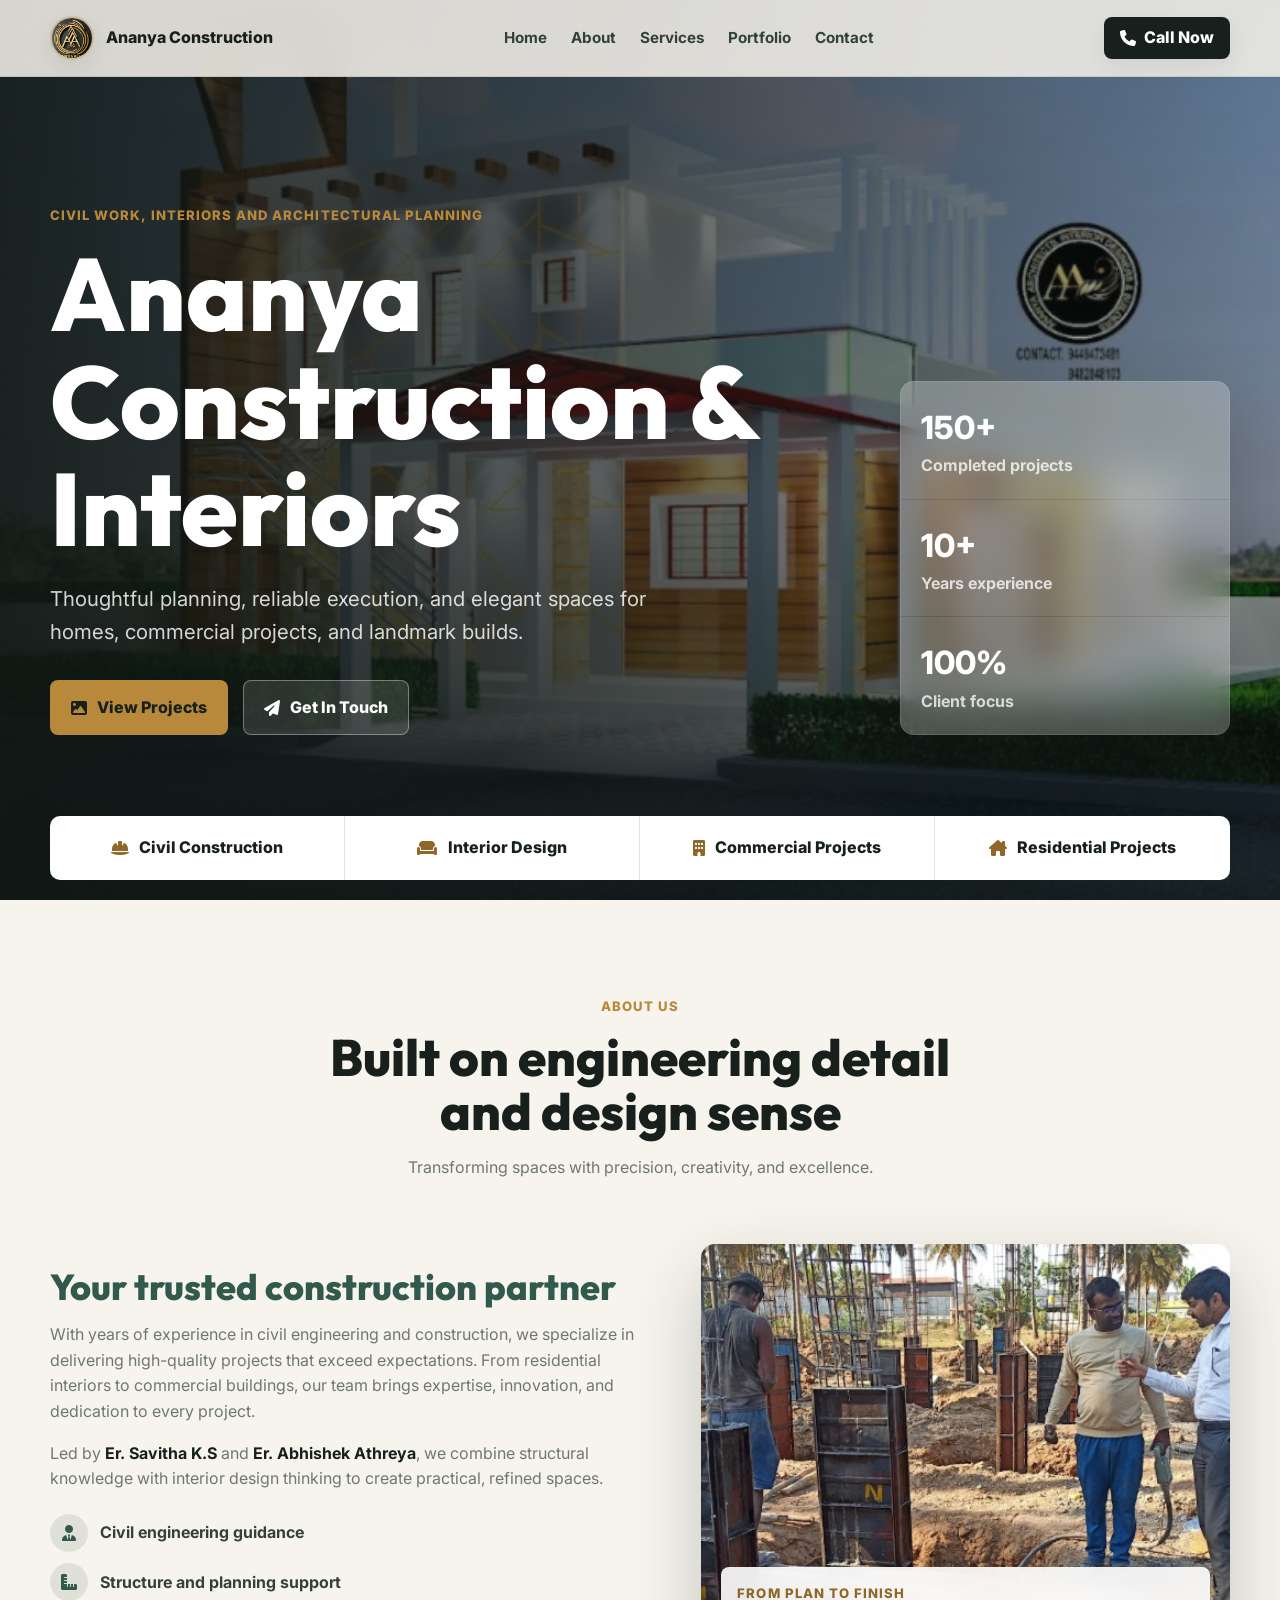
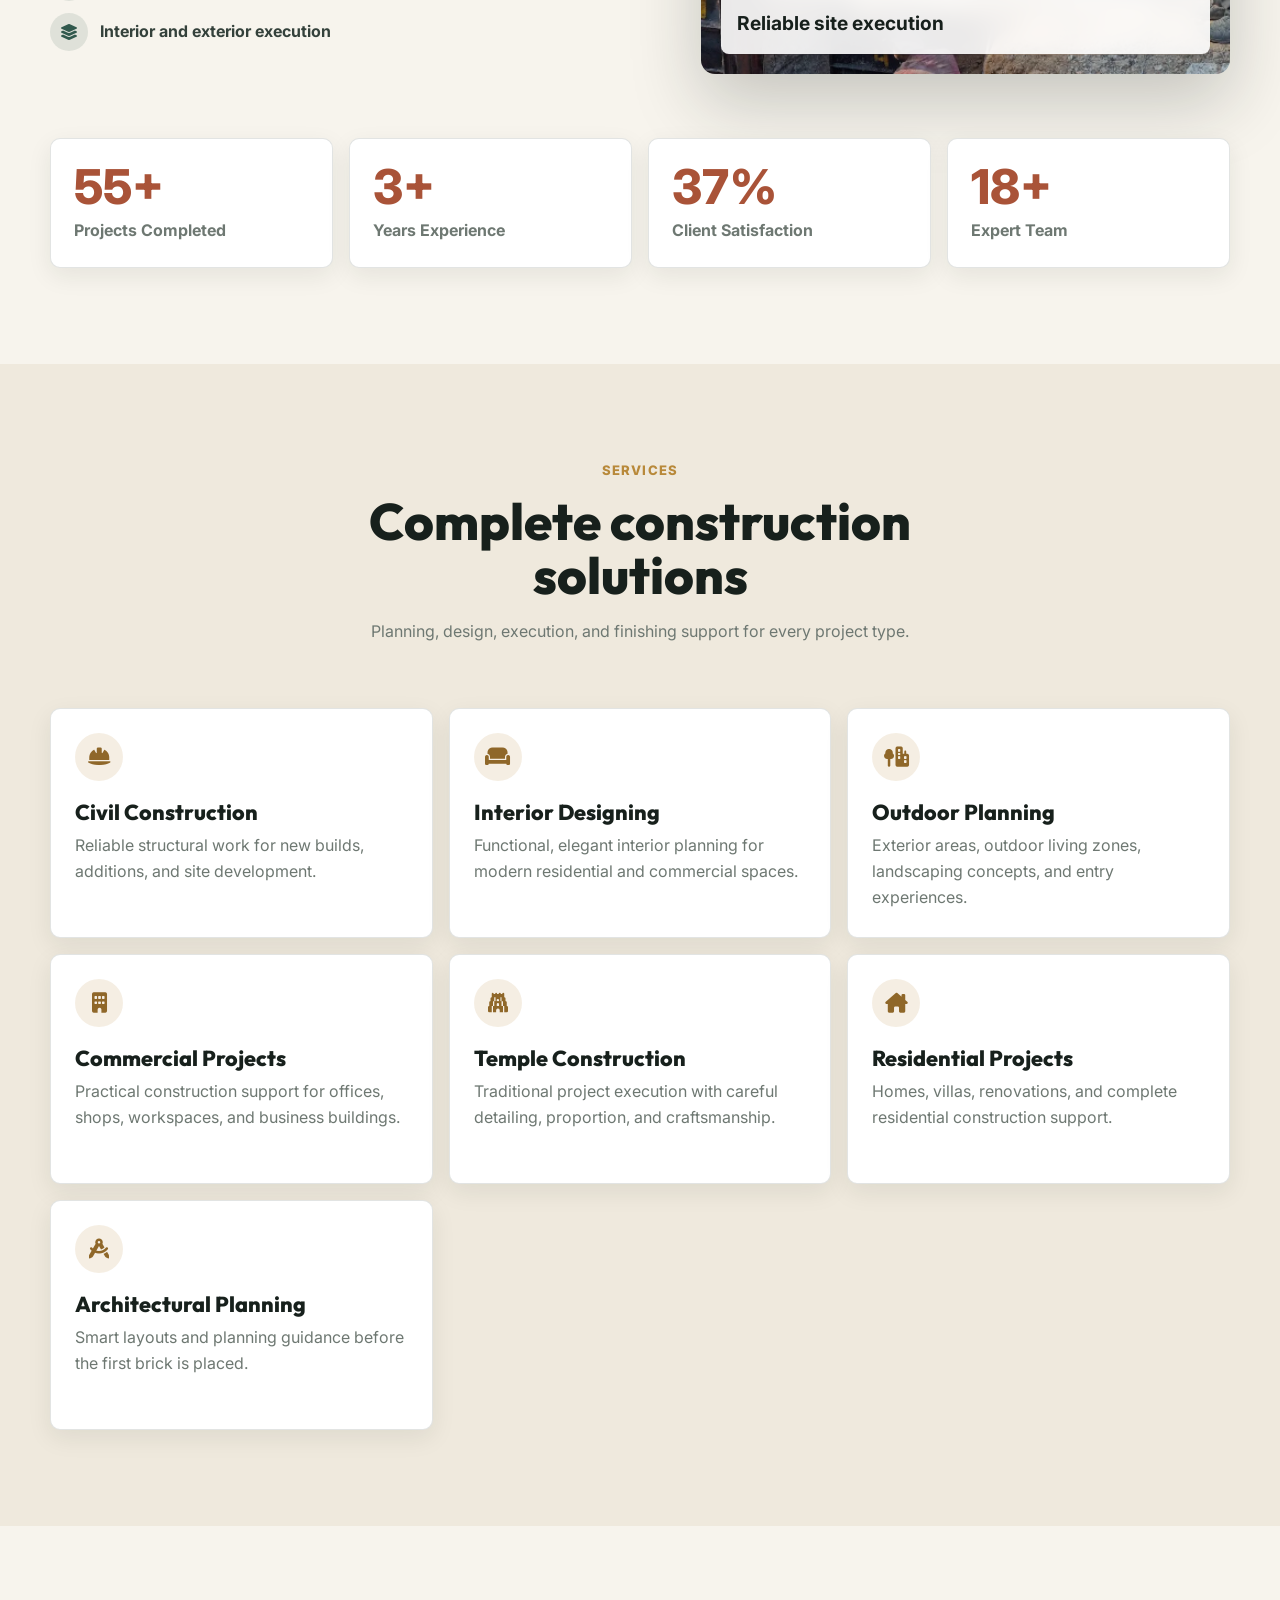
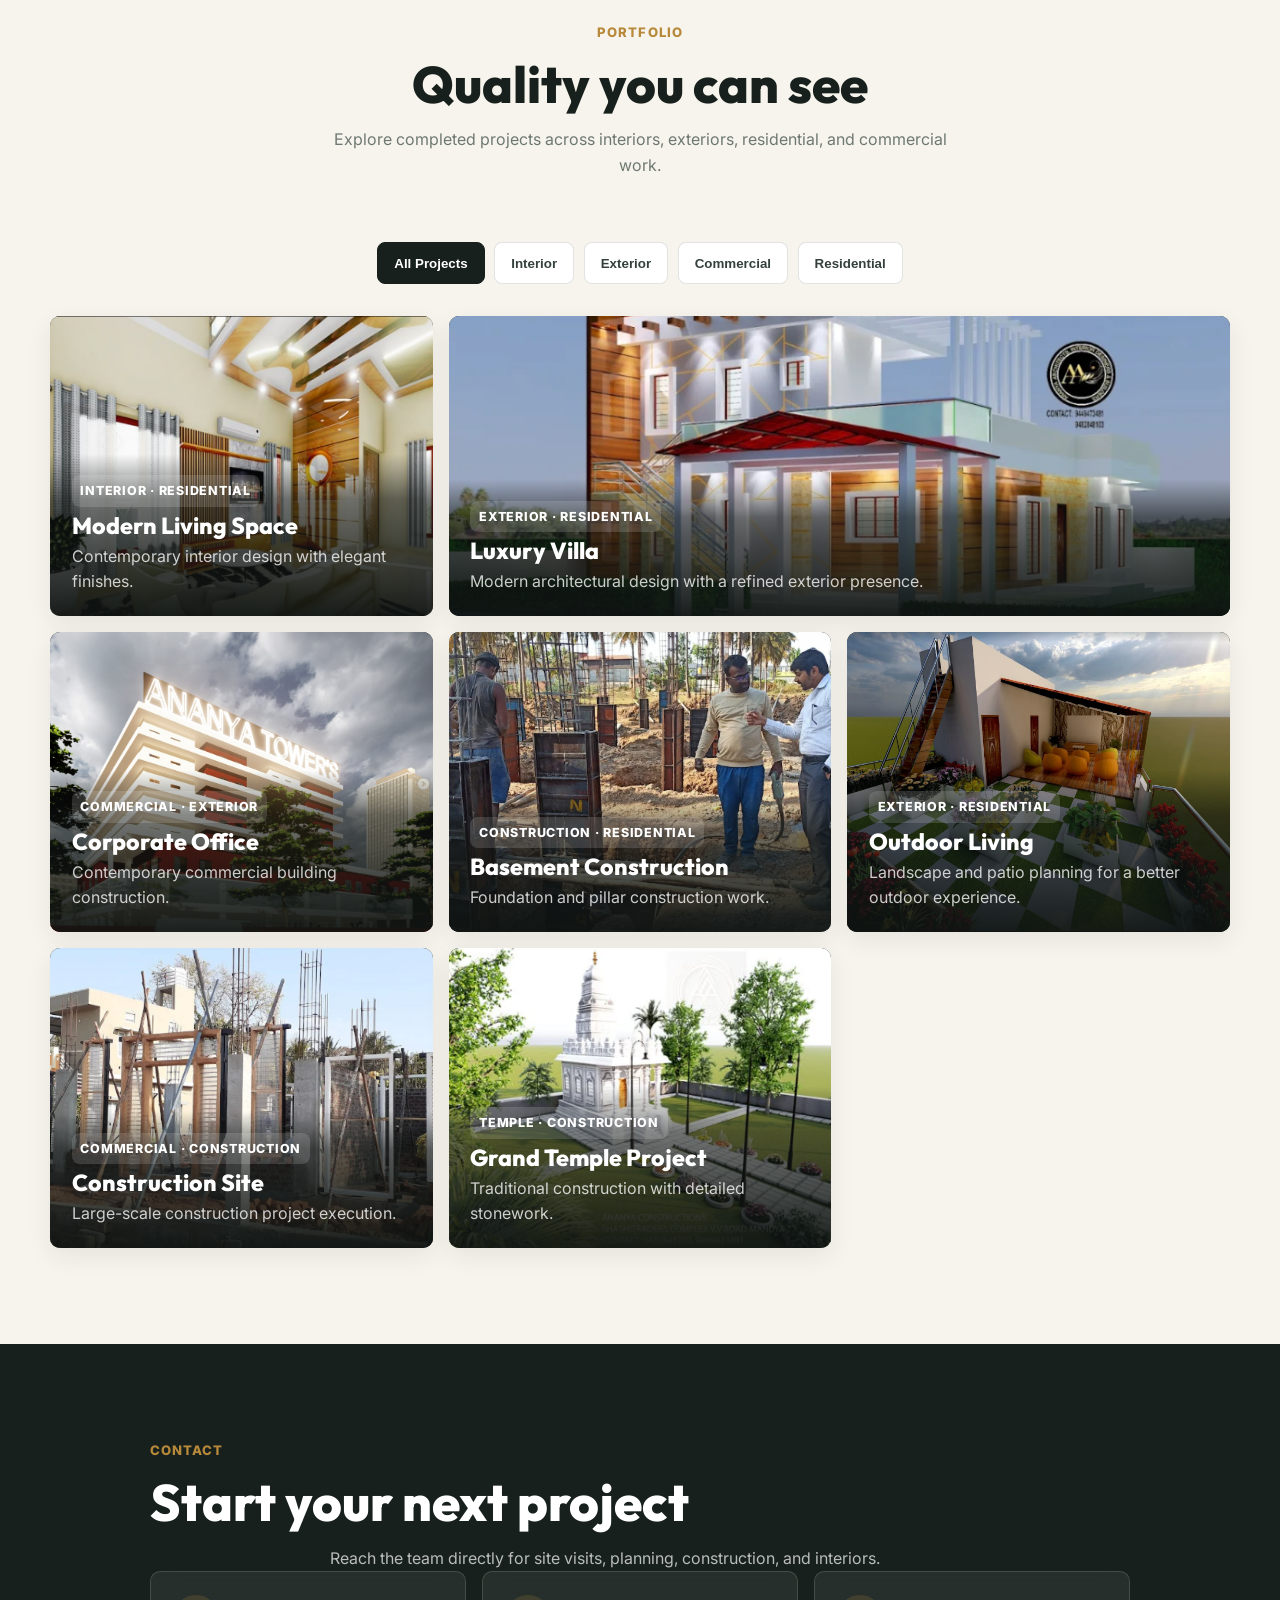
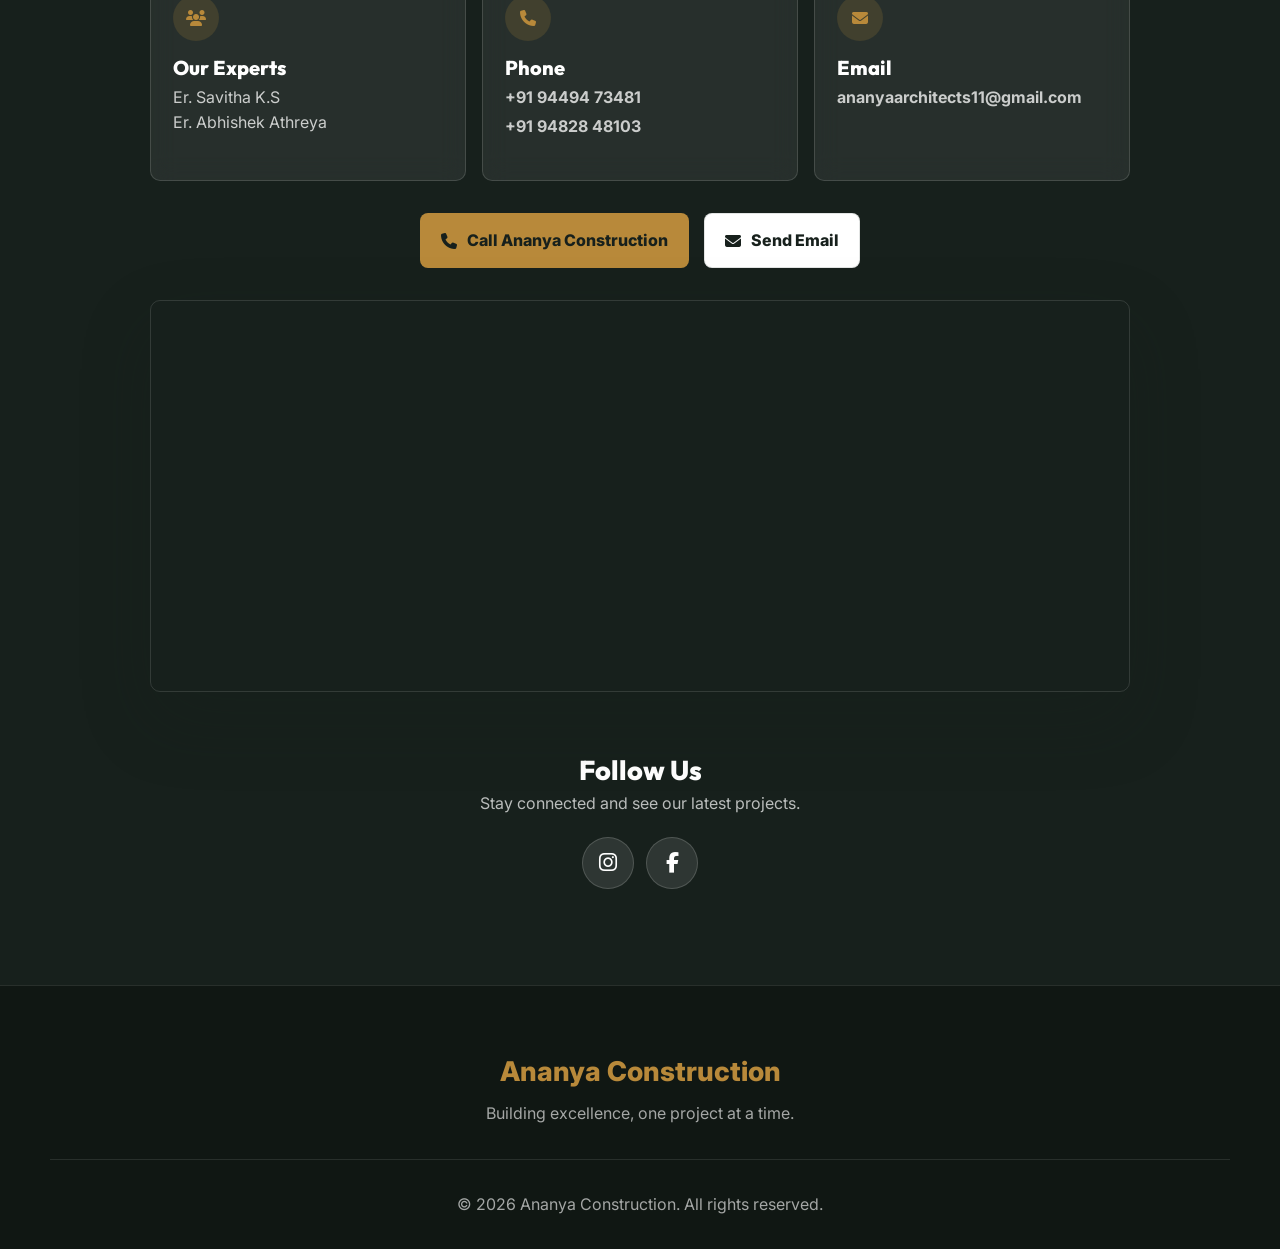
==== commit fe738e1c: "Redesign website front page UI" ====
--- a/index.html
+++ b/index.html
@@ -5,28 +5,28 @@
     <meta charset="UTF-8">
     <meta name="viewport" content="width=device-width, initial-scale=1.0">
     <meta name="description"
-        content="Professional civil work and construction services. Showcasing quality interior design, exterior construction, and commercial projects.">
+        content="Professional civil work and construction services by Ananya Construction, including interiors, residential projects, commercial work, and architectural planning.">
     <meta name="keywords" content="civil work, construction, interior design, architecture, building contractor">
-    <title>Ananya Construction - Professional Construction & Interior Design</title>
-
-    <!-- Google Fonts -->
+    <title>Ananya Construction - Civil Work, Interiors & Planning</title>
+
     <link rel="preconnect" href="https://fonts.googleapis.com">
     <link rel="preconnect" href="https://fonts.gstatic.com" crossorigin>
     <link
-        href="https://fonts.googleapis.com/css2?family=Inter:wght@400;500;600;700&family=Outfit:wght@700;800&display=swap"
+        href="https://fonts.googleapis.com/css2?family=Inter:wght@400;500;600;700;800&family=Outfit:wght@700;800&display=swap"
         rel="stylesheet">
 
-    <!-- Font Awesome for Icons -->
     <link rel="stylesheet" href="https://cdnjs.cloudflare.com/ajax/libs/font-awesome/6.4.0/css/all.min.css">
-
     <link rel="stylesheet" href="style.css">
 </head>
 
 <body>
-    <!-- Navigation -->
     <nav class="navbar" id="navbar">
         <div class="nav-container">
-            <div class="logo">Ananya Construction</div>
+            <a class="brand" href="#home" aria-label="Ananya Construction home">
+                <img src="logo.jpg" alt="" class="brand-mark">
+                <span>Ananya Construction</span>
+            </a>
+
             <ul class="nav-links" id="navLinks">
                 <li><a href="#home">Home</a></li>
                 <li><a href="#about">About</a></li>
@@ -34,118 +34,182 @@
                 <li><a href="#portfolio">Portfolio</a></li>
                 <li><a href="#contact">Contact</a></li>
             </ul>
-            <button class="mobile-menu-btn" id="mobileMenuBtn">
+
+            <a href="tel:+919449473481" class="nav-call">
+                <i class="fa-solid fa-phone"></i>
+                <span>Call Now</span>
+            </a>
+
+            <button class="mobile-menu-btn" id="mobileMenuBtn" aria-label="Open navigation menu">
                 <i class="fas fa-bars"></i>
             </button>
         </div>
     </nav>
 
-    <!-- Hero Section -->
     <section class="hero" id="home">
         <div class="hero-background">
-            <img src="logo.jpg" alt="Ananya Plans Logo">
+            <img src="img/2.png" alt="Completed residential construction project">
         </div>
         <div class="hero-overlay"></div>
+
         <div class="hero-content container">
-            <h1 class="hero-title">Building Dreams Into Reality</h1>
-            <p class="hero-subtitle">Professional Civil Work, Interior Design & Construction Excellence</p>
-            <div class="cta-buttons">
-                <a href="#portfolio" class="btn btn-primary">View Our Work</a>
-                <a href="#contact" class="btn btn-secondary">Get In Touch</a>
-            </div>
-        </div>
-    </section>
-
-    <!-- About Section -->
+            <div class="hero-copy">
+                <p class="eyebrow">Civil work, interiors and architectural planning</p>
+                <h1 class="hero-title">Ananya Construction & Interiors</h1>
+                <p class="hero-subtitle">
+                    Thoughtful planning, reliable execution, and elegant spaces for homes, commercial projects, and
+                    landmark builds.
+                </p>
+                <div class="cta-buttons">
+                    <a href="#portfolio" class="btn btn-primary">
+                        <i class="fa-solid fa-image"></i>
+                        View Projects
+                    </a>
+                    <a href="#contact" class="btn btn-secondary">
+                        <i class="fa-solid fa-paper-plane"></i>
+                        Get In Touch
+                    </a>
+                </div>
+            </div>
+
+            <div class="hero-panel" aria-label="Project highlights">
+                <div>
+                    <strong>150+</strong>
+                    <span>Completed projects</span>
+                </div>
+                <div>
+                    <strong>10+</strong>
+                    <span>Years experience</span>
+                </div>
+                <div>
+                    <strong>100%</strong>
+                    <span>Client focus</span>
+                </div>
+            </div>
+        </div>
+
+        <div class="hero-service-strip container" aria-label="Core services">
+            <span><i class="fa-solid fa-helmet-safety"></i> Civil Construction</span>
+            <span><i class="fa-solid fa-couch"></i> Interior Design</span>
+            <span><i class="fa-solid fa-building"></i> Commercial Projects</span>
+            <span><i class="fa-solid fa-house-chimney"></i> Residential Projects</span>
+        </div>
+    </section>
+
     <section class="about" id="about">
         <div class="container">
             <div class="section-header">
-                <h2 class="section-title">About Us</h2>
-                <p class="section-subtitle">Transforming spaces with precision, creativity, and excellence</p>
-            </div>
+                <p class="section-kicker">About Us</p>
+                <h2 class="section-title">Built on engineering detail and design sense</h2>
+                <p class="section-subtitle">Transforming spaces with precision, creativity, and excellence.</p>
+            </div>
+
             <div class="about-content">
                 <div class="about-text fade-in">
-                    <h3>Your Trusted Construction Partner</h3>
+                    <h3>Your trusted construction partner</h3>
                     <p>
                         With years of experience in civil engineering and construction, we specialize in delivering
                         high-quality projects that exceed expectations. From residential interiors to commercial
                         buildings, our team brings expertise, innovation, and dedication to every project.
                     </p>
                     <p>
-                        Led by our experienced team of professionals, <strong>Er. Savitha K.S</strong> (Civil Engineer)
-                        and <strong>Er. Abhishek Athreya</strong> (Structure Engineer & Interior Designer), we bring
-                        global standards to local projects.
+                        Led by <strong>Er. Savitha K.S</strong> and <strong>Er. Abhishek Athreya</strong>, we combine
+                        structural knowledge with interior design thinking to create practical, refined spaces.
                     </p>
-                    <p>
-                        We pride ourselves on attention to detail, timely delivery, and creating spaces that
-                        inspire. Whether it's a modern interior makeover or a complete construction project,
-                        we're committed to bringing your vision to life.
-                    </p>
-                </div>
-                <div class="about-stats fade-in">
-                    <div class="stat-card">
-                        <div class="stat-number">150+</div>
-                        <div class="stat-label">Projects Completed</div>
-                    </div>
-                    <div class="stat-card">
-                        <div class="stat-number">10+</div>
-                        <div class="stat-label">Years Experience</div>
-                    </div>
-                    <div class="stat-card">
-                        <div class="stat-number">100%</div>
-                        <div class="stat-label">Client Satisfaction</div>
-                    </div>
-                    <div class="stat-card">
-                        <div class="stat-number">50+</div>
-                        <div class="stat-label">Expert Team</div>
-                    </div>
-                </div>
-            </div>
-        </div>
-    </section>
-
-    <!-- Services Section -->
+                    <div class="expert-list">
+                        <span><i class="fa-solid fa-user-tie"></i> Civil engineering guidance</span>
+                        <span><i class="fa-solid fa-ruler-combined"></i> Structure and planning support</span>
+                        <span><i class="fa-solid fa-layer-group"></i> Interior and exterior execution</span>
+                    </div>
+                </div>
+
+                <div class="about-visual fade-in">
+                    <img src="img/4.png" alt="Construction foundation and pillar work">
+                    <div class="about-badge">
+                        <span>From plan to finish</span>
+                        <strong>Reliable site execution</strong>
+                    </div>
+                </div>
+            </div>
+
+            <div class="about-stats fade-in">
+                <div class="stat-card">
+                    <div class="stat-number">150+</div>
+                    <div class="stat-label">Projects Completed</div>
+                </div>
+                <div class="stat-card">
+                    <div class="stat-number">10+</div>
+                    <div class="stat-label">Years Experience</div>
+                </div>
+                <div class="stat-card">
+                    <div class="stat-number">100%</div>
+                    <div class="stat-label">Client Satisfaction</div>
+                </div>
+                <div class="stat-card">
+                    <div class="stat-number">50+</div>
+                    <div class="stat-label">Expert Team</div>
+                </div>
+            </div>
+        </div>
+    </section>
+
     <section class="services" id="services">
         <div class="container">
             <div class="section-header">
-                <h2 class="section-title">Our Services</h2>
-                <p class="section-subtitle">Comprehensive solutions for all your construction needs</p>
-            </div>
+                <p class="section-kicker">Services</p>
+                <h2 class="section-title">Complete construction solutions</h2>
+                <p class="section-subtitle">Planning, design, execution, and finishing support for every project type.</p>
+            </div>
+
             <div class="services-grid">
-                <div class="service-card fade-in">
+                <article class="service-card fade-in">
+                    <i class="fa-solid fa-helmet-safety"></i>
                     <h3>Civil Construction</h3>
-                </div>
-                <div class="service-card fade-in">
+                    <p>Reliable structural work for new builds, additions, and site development.</p>
+                </article>
+                <article class="service-card fade-in">
+                    <i class="fa-solid fa-couch"></i>
                     <h3>Interior Designing</h3>
-                </div>
-                <div class="service-card fade-in">
+                    <p>Functional, elegant interior planning for modern residential and commercial spaces.</p>
+                </article>
+                <article class="service-card fade-in">
+                    <i class="fa-solid fa-tree-city"></i>
                     <h3>Outdoor Planning</h3>
-                </div>
-                <div class="service-card fade-in">
+                    <p>Exterior areas, outdoor living zones, landscaping concepts, and entry experiences.</p>
+                </article>
+                <article class="service-card fade-in">
+                    <i class="fa-solid fa-building"></i>
                     <h3>Commercial Projects</h3>
-                </div>
-                <div class="service-card fade-in">
+                    <p>Practical construction support for offices, shops, workspaces, and business buildings.</p>
+                </article>
+                <article class="service-card fade-in">
+                    <i class="fa-solid fa-gopuram"></i>
                     <h3>Temple Construction</h3>
-                </div>
-                <div class="service-card fade-in">
+                    <p>Traditional project execution with careful detailing, proportion, and craftsmanship.</p>
+                </article>
+                <article class="service-card fade-in">
+                    <i class="fa-solid fa-house-chimney"></i>
                     <h3>Residential Projects</h3>
-                </div>
-                <div class="service-card fade-in">
+                    <p>Homes, villas, renovations, and complete residential construction support.</p>
+                </article>
+                <article class="service-card fade-in">
+                    <i class="fa-solid fa-drafting-compass"></i>
                     <h3>Architectural Planning</h3>
-                </div>
-            </div>
-        </div>
-    </section>
-
-    <!-- Portfolio Section -->
+                    <p>Smart layouts and planning guidance before the first brick is placed.</p>
+                </article>
+            </div>
+        </div>
+    </section>
+
     <section class="portfolio" id="portfolio">
         <div class="container">
             <div class="section-header">
-                <h2 class="section-title">Our Portfolio</h2>
-                <p class="section-subtitle">Explore our completed projects and see quality in action</p>
-            </div>
-
-            <div class="portfolio-filters">
+                <p class="section-kicker">Portfolio</p>
+                <h2 class="section-title">Quality you can see</h2>
+                <p class="section-subtitle">Explore completed projects across interiors, exteriors, residential, and commercial work.</p>
+            </div>
+
+            <div class="portfolio-filters" aria-label="Portfolio filters">
                 <button class="filter-btn active" data-filter="all">All Projects</button>
                 <button class="filter-btn" data-filter="interior">Interior</button>
                 <button class="filter-btn" data-filter="exterior">Exterior</button>
@@ -154,107 +218,114 @@
             </div>
 
             <div class="portfolio-grid">
-                <div class="portfolio-item fade-in" data-category="interior residential">
-                    <img src="img/1.png" alt="Modern Living Room Interior">
-                    <div class="portfolio-overlay">
+                <article class="portfolio-item fade-in" data-category="interior residential">
+                    <img src="img/1.png" alt="Modern living room interior project">
+                    <div class="portfolio-overlay">
+                        <span class="portfolio-category">Interior &middot; Residential</span>
                         <h3>Modern Living Space</h3>
-                        <p>Contemporary interior design with elegant finishes</p>
-                        <span class="portfolio-category">Interior • Residential</span>
-                    </div>
-                </div>
-
-                <div class="portfolio-item fade-in" data-category="exterior residential">
-                    <img src="img/2.png" alt="Villa Exterior Design">
-                    <div class="portfolio-overlay">
+                        <p>Contemporary interior design with elegant finishes.</p>
+                    </div>
+                </article>
+
+                <article class="portfolio-item fade-in featured" data-category="exterior residential">
+                    <img src="img/2.png" alt="Luxury villa exterior design">
+                    <div class="portfolio-overlay">
+                        <span class="portfolio-category">Exterior &middot; Residential</span>
                         <h3>Luxury Villa</h3>
-                        <p>Modern architectural design with landscaping</p>
-                        <span class="portfolio-category">Exterior • Residential</span>
-                    </div>
-                </div>
-
-                <div class="portfolio-item fade-in" data-category="exterior commercial">
-                    <img src="img/3.png" alt="Commercial Building">
-                    <div class="portfolio-overlay">
+                        <p>Modern architectural design with a refined exterior presence.</p>
+                    </div>
+                </article>
+
+                <article class="portfolio-item fade-in" data-category="exterior commercial">
+                    <img src="img/3.png" alt="Commercial building construction project">
+                    <div class="portfolio-overlay">
+                        <span class="portfolio-category">Commercial &middot; Exterior</span>
                         <h3>Corporate Office</h3>
-                        <p>Contemporary commercial building construction</p>
-                        <span class="portfolio-category">Commercial • Exterior</span>
-                    </div>
-                </div>
-
-                <div class="portfolio-item fade-in" data-category="exterior residential">
-                    <img src="img/4.png" alt="Basement Construction">
-                    <div class="portfolio-overlay">
+                        <p>Contemporary commercial building construction.</p>
+                    </div>
+                </article>
+
+                <article class="portfolio-item fade-in" data-category="exterior residential">
+                    <img src="img/4.png" alt="Basement and pillar construction work">
+                    <div class="portfolio-overlay">
+                        <span class="portfolio-category">Construction &middot; Residential</span>
                         <h3>Basement Construction</h3>
-                        <p>Foundation and pillar construction work</p>
-                        <span class="portfolio-category">Construction • Residential</span>
-                    </div>
-                </div>
-
-                <div class="portfolio-item fade-in" data-category="exterior residential">
-                    <img src="img/5.png" alt="Outdoor Landscape">
-                    <div class="portfolio-overlay">
+                        <p>Foundation and pillar construction work.</p>
+                    </div>
+                </article>
+
+                <article class="portfolio-item fade-in" data-category="exterior residential">
+                    <img src="img/5.png" alt="Outdoor landscape and patio design">
+                    <div class="portfolio-overlay">
+                        <span class="portfolio-category">Exterior &middot; Residential</span>
                         <h3>Outdoor Living</h3>
-                        <p>Beautiful landscape and patio design</p>
-                        <span class="portfolio-category">Exterior • Residential</span>
-                    </div>
-                </div>
-
-                <div class="portfolio-item fade-in" data-category="exterior commercial">
-                    <img src="img/6.png" alt="Construction Project">
-                    <div class="portfolio-overlay">
+                        <p>Landscape and patio planning for a better outdoor experience.</p>
+                    </div>
+                </article>
+
+                <article class="portfolio-item fade-in" data-category="exterior commercial">
+                    <img src="img/6.png" alt="Large scale construction site project">
+                    <div class="portfolio-overlay">
+                        <span class="portfolio-category">Commercial &middot; Construction</span>
                         <h3>Construction Site</h3>
-                        <p>Large-scale commercial construction project</p>
-                        <span class="portfolio-category">Commercial • Construction</span>
-                    </div>
-                </div>
-
-                <div class="portfolio-item fade-in" data-category="exterior commercial">
-                    <img src="img/7.png" alt="Temple Construction Project">
-                    <div class="portfolio-overlay">
+                        <p>Large-scale construction project execution.</p>
+                    </div>
+                </article>
+
+                <article class="portfolio-item fade-in" data-category="exterior commercial">
+                    <img src="img/7.png" alt="Temple construction project">
+                    <div class="portfolio-overlay">
+                        <span class="portfolio-category">Temple &middot; Construction</span>
                         <h3>Grand Temple Project</h3>
-                        <p>Traditional temple construction with intricate stonework</p>
-                        <span class="portfolio-category">Temple • Construction</span>
-                    </div>
-                </div>
-            </div>
-        </div>
-    </section>
-
-    <!-- Contact Section -->
+                        <p>Traditional construction with detailed stonework.</p>
+                    </div>
+                </article>
+            </div>
+        </div>
+    </section>
+
     <section class="contact-section" id="contact">
         <div class="container">
             <div class="contact-container">
                 <div class="contact-intro">
-                    <h2 class="section-title">Get In Touch</h2>
-
+                    <p class="section-kicker">Contact</p>
+                    <h2 class="section-title">Start your next project</h2>
+                    <p class="section-subtitle">Reach the team directly for site visits, planning, construction, and interiors.</p>
                 </div>
 
                 <div class="contact-methods">
-
-
                     <div class="contact-card fade-in">
-                        <div class="contact-icon"></div>
+                        <div class="contact-icon"><i class="fa-solid fa-users"></i></div>
                         <h3>Our Experts</h3>
                         <p>Er. Savitha K.S<br>Er. Abhishek Athreya</p>
                     </div>
 
                     <div class="contact-card fade-in">
-                        <div class="contact-icon">📞</div>
+                        <div class="contact-icon"><i class="fa-solid fa-phone"></i></div>
                         <h3>Phone</h3>
-                        <a href="tel:+919449473481">+91 94494 73481</a><br>
+                        <a href="tel:+919449473481">+91 94494 73481</a>
                         <a href="tel:+919482848103">+91 94828 48103</a>
                     </div>
 
                     <div class="contact-card fade-in">
-                        <div class="contact-icon">✉️</div>
+                        <div class="contact-icon"><i class="fa-solid fa-envelope"></i></div>
                         <h3>Email</h3>
                         <a href="mailto:ananyaarchitects11@gmail.com">ananyaarchitects11@gmail.com</a>
                     </div>
-
-                </div>
-
-                <!-- Google Maps Section -->
-                <div class="map-container fade-in" style="margin-top: 3rem;">
+                </div>
+
+                <div class="contact-actions fade-in">
+                    <a href="tel:+919449473481" class="btn btn-primary">
+                        <i class="fa-solid fa-phone"></i>
+                        Call Ananya Construction
+                    </a>
+                    <a href="mailto:ananyaarchitects11@gmail.com" class="btn btn-secondary">
+                        <i class="fa-solid fa-envelope"></i>
+                        Send Email
+                    </a>
+                </div>
+
+                <div class="map-container fade-in">
                     <iframe
                         src="https://www.google.com/maps/embed?pb=!1m18!1m12!1m3!1d3889.8!2d76.8959!3d12.5204!2m3!1f0!2f0!3f0!3m2!1i1024!2i768!4f13.1!3m3!1m2!1s0x3bafa159ac84c9ad%3A0x1a2e04ec6ba8effe!2sShashi%20Traders%20Complex%2C%20V.V%20Road%2C%20Mandya!5e0!3m2!1sen!2sin!4v1234567890"
                         width="100%" height="400" style="border:0;" allowfullscreen="" loading="lazy"
@@ -262,33 +333,31 @@
                     </iframe>
                 </div>
 
-                <div class="section-header" style="margin-top: 3rem;">
+                <div class="follow-block">
                     <h3>Follow Us</h3>
-                    <p class="section-subtitle">Stay connected and see our latest projects</p>
-                </div>
-
-                <div class="social-links">
-                    <a href="https://www.instagram.com/ananyaconstructions11/" target="_blank" class="social-link"
-                        title="Instagram">
-                        <i class="fab fa-instagram"></i>
-                    </a>
-                    <a href="https://www.facebook.com/abhishek.athreya.3/" target="_blank" class="social-link"
-                        title="Facebook">
-                        <i class="fab fa-facebook-f"></i>
-                    </a>
-                </div>
-            </div>
-        </div>
-    </section>
-
-    <!-- Footer -->
+                    <p>Stay connected and see our latest projects.</p>
+                    <div class="social-links">
+                        <a href="https://www.instagram.com/ananyaconstructions11/" target="_blank" class="social-link"
+                            title="Instagram" aria-label="Instagram">
+                            <i class="fab fa-instagram"></i>
+                        </a>
+                        <a href="https://www.facebook.com/abhishek.athreya.3/" target="_blank" class="social-link"
+                            title="Facebook" aria-label="Facebook">
+                            <i class="fab fa-facebook-f"></i>
+                        </a>
+                    </div>
+                </div>
+            </div>
+        </div>
+    </section>
+
     <footer class="footer">
         <div class="container">
             <div class="footer-content">
                 <div class="footer-logo">Ananya Construction</div>
                 <p class="footer-text">Building excellence, one project at a time.</p>
                 <div class="footer-bottom">
-                    <p>&copy; 2025 Ananya Construction. All rights reserved.</p>
+                    <p>&copy; 2026 Ananya Construction. All rights reserved.</p>
                 </div>
             </div>
         </div>
@@ -297,4 +366,4 @@
     <script src="script.js"></script>
 </body>
 
-</html>+</html>
--- a/style.css
+++ b/style.css
@@ -5,49 +5,31 @@
 }
 
 :root {
-    /* Color Palette */
-    --primary-color: #ff6b35;
-    --primary-dark: #e85a28;
-    --secondary-color: #004e89;
-    --accent-color: #f7931e;
-    --bg-dark: #0a0e27;
-    --bg-darker: #050814;
-    --bg-card: rgba(255, 255, 255, 0.05);
-    --text-primary: #ffffff;
-    --text-secondary: #b8c1ec;
-    --text-muted: #8892b0;
-
-    /* Gradients */
-    --gradient-primary: linear-gradient(135deg, #ff6b35 0%, #f7931e 100%);
-    --gradient-secondary: linear-gradient(135deg, #004e89 0%, #1a659e 100%);
-    --gradient-overlay: linear-gradient(135deg, rgba(255, 107, 53, 0.1) 0%, rgba(247, 147, 30, 0.1) 100%);
-
-    /* Spacing */
+    --ink: #17201c;
+    --ink-soft: #34413b;
+    --muted: #6e7872;
+    --paper: #f7f4ed;
+    --paper-warm: #efe9dd;
+    --surface: #ffffff;
+    --line: rgba(23, 32, 28, 0.12);
+    --gold: #b8893a;
+    --gold-dark: #8f6729;
+    --green: #31594d;
+    --terracotta: #a95338;
+    --shadow-sm: 0 8px 24px rgba(23, 32, 28, 0.08);
+    --shadow-md: 0 18px 45px rgba(23, 32, 28, 0.14);
+    --shadow-lg: 0 28px 70px rgba(23, 32, 28, 0.22);
+    --radius-sm: 8px;
+    --radius-md: 10px;
+    --radius-lg: 14px;
     --spacing-xs: 0.5rem;
     --spacing-sm: 1rem;
     --spacing-md: 2rem;
     --spacing-lg: 4rem;
     --spacing-xl: 6rem;
-
-    /* Typography */
     --font-primary: 'Inter', -apple-system, BlinkMacSystemFont, 'Segoe UI', sans-serif;
     --font-heading: 'Outfit', 'Inter', sans-serif;
-
-    /* Shadows */
-    --shadow-sm: 0 2px 8px rgba(0, 0, 0, 0.1);
-    --shadow-md: 0 4px 16px rgba(0, 0, 0, 0.2);
-    --shadow-lg: 0 8px 32px rgba(0, 0, 0, 0.3);
-    --shadow-glow: 0 0 20px rgba(255, 107, 53, 0.3);
-
-    /* Border Radius */
-    --radius-sm: 8px;
-    --radius-md: 12px;
-    --radius-lg: 20px;
-
-    /* Transitions */
-    --transition-fast: 0.2s ease;
-    --transition-normal: 0.3s ease;
-    --transition-slow: 0.5s ease;
+    --transition: 0.25s ease;
 }
 
 html {
@@ -56,13 +38,21 @@
 
 body {
     font-family: var(--font-primary);
-    background: var(--bg-dark);
-    color: var(--text-primary);
+    background: var(--paper);
+    color: var(--ink);
     line-height: 1.6;
     overflow-x: hidden;
 }
 
-/* Typography */
+img {
+    max-width: 100%;
+    display: block;
+}
+
+a {
+    color: inherit;
+}
+
 h1,
 h2,
 h3,
@@ -70,570 +60,705 @@
 h5,
 h6 {
     font-family: var(--font-heading);
-    font-weight: 700;
-    line-height: 1.2;
-}
-
-h1 {
-    font-size: clamp(2.5rem, 5vw, 4rem);
-}
-
-h2 {
-    font-size: clamp(2rem, 4vw, 3rem);
-}
-
-h3 {
-    font-size: clamp(1.5rem, 3vw, 2rem);
+    font-weight: 800;
+    line-height: 1.05;
+    letter-spacing: 0;
 }
 
 p {
-    color: var(--text-secondary);
-    font-size: 1.1rem;
-}
-
-/* Container */
+    color: var(--muted);
+    font-size: 1rem;
+}
+
 .container {
-    max-width: 1200px;
+    width: min(1180px, calc(100% - 40px));
     margin: 0 auto;
-    padding: 0 var(--spacing-md);
-}
-
-/* Navigation */
+}
+
 .navbar {
     position: fixed;
-    top: 0;
-    left: 0;
-    right: 0;
+    inset: 0 0 auto;
     z-index: 1000;
-    background: rgba(10, 14, 39, 0.95);
-    backdrop-filter: blur(10px);
-    border-bottom: 1px solid rgba(255, 255, 255, 0.1);
-    transition: var(--transition-normal);
+    background: rgba(247, 244, 237, 0.86);
+    backdrop-filter: blur(18px);
+    border-bottom: 1px solid rgba(23, 32, 28, 0.1);
+    transition: background var(--transition), box-shadow var(--transition);
 }
 
 .navbar.scrolled {
-    box-shadow: var(--shadow-md);
+    background: rgba(247, 244, 237, 0.96);
+    box-shadow: var(--shadow-sm);
 }
 
 .nav-container {
-    max-width: 1200px;
+    width: min(1180px, calc(100% - 40px));
     margin: 0 auto;
-    padding: 1rem var(--spacing-md);
+    min-height: 76px;
     display: flex;
+    align-items: center;
     justify-content: space-between;
-    align-items: center;
-}
-
-.logo {
-    font-size: 1.5rem;
-    font-weight: 700;
-    background: var(--gradient-primary);
-    -webkit-background-clip: text;
-    -webkit-text-fill-color: transparent;
-    background-clip: text;
+    gap: var(--spacing-md);
+}
+
+.brand {
+    display: inline-flex;
+    align-items: center;
+    gap: 0.75rem;
+    color: var(--ink);
+    text-decoration: none;
+    font-weight: 800;
+    white-space: nowrap;
+}
+
+.brand-mark {
+    width: 44px;
+    height: 44px;
+    border-radius: 50%;
+    object-fit: cover;
+    border: 2px solid rgba(184, 137, 58, 0.35);
+    box-shadow: var(--shadow-sm);
 }
 
 .nav-links {
     display: flex;
-    gap: var(--spacing-md);
+    align-items: center;
+    gap: 1.5rem;
     list-style: none;
 }
 
 .nav-links a {
-    color: var(--text-secondary);
+    color: var(--ink-soft);
     text-decoration: none;
-    font-weight: 500;
-    transition: var(--transition-fast);
-    position: relative;
-}
-
-.nav-links a::after {
-    content: '';
-    position: absolute;
-    bottom: -5px;
-    left: 0;
-    width: 0;
-    height: 2px;
-    background: var(--gradient-primary);
-    transition: var(--transition-fast);
+    font-weight: 700;
+    font-size: 0.95rem;
+    transition: color var(--transition);
 }
 
 .nav-links a:hover {
-    color: var(--primary-color);
-}
-
-.nav-links a:hover::after {
-    width: 100%;
+    color: var(--gold-dark);
+}
+
+.nav-call {
+    display: inline-flex;
+    align-items: center;
+    gap: 0.5rem;
+    min-height: 42px;
+    padding: 0 1rem;
+    border-radius: var(--radius-sm);
+    background: var(--ink);
+    color: var(--surface);
+    text-decoration: none;
+    font-weight: 800;
+    box-shadow: var(--shadow-sm);
 }
 
 .mobile-menu-btn {
     display: none;
-    background: none;
-    border: none;
-    color: var(--text-primary);
-    font-size: 1.5rem;
+    width: 44px;
+    height: 44px;
+    border-radius: var(--radius-sm);
+    border: 1px solid var(--line);
+    background: var(--surface);
+    color: var(--ink);
+    font-size: 1.25rem;
     cursor: pointer;
 }
 
-/* Hero Section */
 .hero {
     min-height: 100vh;
     display: flex;
+    flex-direction: column;
     align-items: center;
     justify-content: center;
     position: relative;
     overflow: hidden;
-    padding: var(--spacing-xl) 0;
-}
-
-.hero-background {
+    padding: 9rem 0 6.5rem;
+    background: var(--ink);
+}
+
+.hero-background,
+.hero-overlay {
     position: absolute;
-    top: 0;
-    left: 0;
-    right: 0;
-    bottom: 0;
-    z-index: 0;
+    inset: 0;
 }
 
 .hero-background img {
     width: 100%;
     height: 100%;
     object-fit: cover;
-    opacity: 0.5;
+    transform: scale(1.03);
 }
 
 .hero-overlay {
-    position: absolute;
-    top: 0;
-    left: 0;
-    right: 0;
-    bottom: 0;
-    background: linear-gradient(135deg, rgba(10, 14, 39, 0.7) 0%, rgba(5, 8, 20, 0.75) 100%);
-    z-index: 1;
+    background:
+        linear-gradient(90deg, rgba(16, 23, 20, 0.92) 0%, rgba(16, 23, 20, 0.66) 48%, rgba(16, 23, 20, 0.24) 100%),
+        linear-gradient(0deg, rgba(16, 23, 20, 0.72) 0%, rgba(16, 23, 20, 0.05) 44%);
 }
 
 .hero-content {
     position: relative;
     z-index: 2;
+    display: grid;
+    grid-template-columns: minmax(0, 1fr) 330px;
+    gap: var(--spacing-lg);
+    align-items: end;
+}
+
+.hero-copy {
+    max-width: 760px;
+    animation: fadeInUp 0.8s ease both;
+}
+
+.eyebrow,
+.section-kicker {
+    color: var(--gold);
+    text-transform: uppercase;
+    letter-spacing: 0.08em;
+    font-size: 0.82rem;
+    font-weight: 800;
+    margin-bottom: 0.9rem;
+}
+
+.hero-title {
+    max-width: 780px;
+    color: var(--surface);
+    font-size: clamp(3.3rem, 8vw, 6.8rem);
+    overflow-wrap: break-word;
+}
+
+.hero-subtitle {
+    max-width: 620px;
+    color: rgba(255, 255, 255, 0.82);
+    font-size: clamp(1.05rem, 2vw, 1.28rem);
+    margin: 1.25rem 0 2rem;
+}
+
+.cta-buttons,
+.contact-actions {
+    display: flex;
+    gap: 0.9rem;
+    flex-wrap: wrap;
+}
+
+.btn {
+    min-height: 50px;
+    display: inline-flex;
+    align-items: center;
+    justify-content: center;
+    gap: 0.65rem;
+    padding: 0.85rem 1.25rem;
+    border-radius: var(--radius-sm);
+    border: 1px solid transparent;
+    text-decoration: none;
+    font-weight: 800;
+    transition: transform var(--transition), box-shadow var(--transition), background var(--transition);
+}
+
+.btn:hover {
+    transform: translateY(-2px);
+    box-shadow: var(--shadow-md);
+}
+
+.btn-primary {
+    background: var(--gold);
+    color: var(--ink);
+}
+
+.btn-secondary {
+    background: rgba(255, 255, 255, 0.12);
+    color: var(--surface);
+    border-color: rgba(255, 255, 255, 0.35);
+    backdrop-filter: blur(10px);
+}
+
+.contact-section .btn-secondary {
+    color: var(--ink);
+    background: var(--surface);
+    border-color: var(--line);
+}
+
+.hero-panel {
+    display: grid;
+    gap: 1px;
+    overflow: hidden;
+    border-radius: var(--radius-lg);
+    background: rgba(255, 255, 255, 0.16);
+    border: 1px solid rgba(255, 255, 255, 0.2);
+    backdrop-filter: blur(18px);
+    box-shadow: var(--shadow-lg);
+}
+
+.hero-panel div {
+    padding: 1.25rem;
+    background: rgba(255, 255, 255, 0.11);
+}
+
+.hero-panel strong {
+    display: block;
+    color: var(--surface);
+    font-size: 2rem;
+    font-weight: 800;
+}
+
+.hero-panel span {
+    color: rgba(255, 255, 255, 0.76);
+    font-weight: 700;
+}
+
+.hero-service-strip {
+    position: absolute;
+    z-index: 3;
+    left: 50%;
+    bottom: 1.25rem;
+    transform: translateX(-50%);
+    display: grid;
+    grid-template-columns: repeat(4, 1fr);
+    border-radius: var(--radius-md);
+    overflow: hidden;
+    background: var(--surface);
+    box-shadow: var(--shadow-lg);
+}
+
+.hero-service-strip span {
+    display: flex;
+    align-items: center;
+    justify-content: center;
+    gap: 0.65rem;
+    min-height: 64px;
+    padding: 0.75rem 1rem;
+    color: var(--ink);
+    font-weight: 800;
+    border-right: 1px solid var(--line);
     text-align: center;
-    max-width: 900px;
-    animation: fadeInUp 1s ease;
-}
-
-.hero-title {
-    margin-bottom: var(--spacing-md);
-    background: linear-gradient(135deg, #ffffff 0%, var(--primary-color) 100%);
-    -webkit-background-clip: text;
-    -webkit-text-fill-color: transparent;
-    background-clip: text;
-}
-
-.hero-subtitle {
-    font-size: clamp(1.2rem, 2vw, 1.5rem);
-    color: var(--text-secondary);
-    margin-bottom: var(--spacing-lg);
-}
-
-.cta-buttons {
-    display: flex;
-    gap: var(--spacing-md);
-    justify-content: center;
-    flex-wrap: wrap;
-}
-
-.btn {
-    padding: 1rem 2.5rem;
-    border-radius: var(--radius-md);
-    font-weight: 600;
-    font-size: 1.1rem;
-    text-decoration: none;
-    transition: var(--transition-normal);
-    cursor: pointer;
-    border: none;
-    display: inline-block;
-}
-
-.btn-primary {
-    background: var(--gradient-primary);
-    color: white;
-    box-shadow: var(--shadow-glow);
-}
-
-.btn-primary:hover {
-    transform: translateY(-3px);
-    box-shadow: 0 8px 24px rgba(255, 107, 53, 0.4);
-}
-
-.btn-secondary {
-    background: transparent;
-    color: var(--text-primary);
-    border: 2px solid var(--primary-color);
-}
-
-.btn-secondary:hover {
-    background: var(--primary-color);
-    transform: translateY(-3px);
-}
-
-/* Section Styles */
+}
+
+.hero-service-strip span:last-child {
+    border-right: 0;
+}
+
+.hero-service-strip i {
+    color: var(--gold-dark);
+}
+
 section {
     padding: var(--spacing-xl) 0;
-    position: relative;
 }
 
 .section-header {
+    max-width: 720px;
+    margin: 0 auto var(--spacing-lg);
     text-align: center;
-    margin-bottom: var(--spacing-lg);
 }
 
 .section-title {
-    margin-bottom: var(--spacing-sm);
-    position: relative;
-    display: inline-block;
-}
-
-.section-title::after {
-    content: '';
-    position: absolute;
-    bottom: -10px;
-    left: 50%;
-    transform: translateX(-50%);
-    width: 60px;
-    height: 4px;
-    background: var(--gradient-primary);
-    border-radius: 2px;
+    color: var(--ink);
+    font-size: clamp(2.1rem, 4vw, 3.4rem);
 }
 
 .section-subtitle {
-    color: var(--text-muted);
-    max-width: 600px;
-    margin: var(--spacing-md) auto 0;
-}
-
-/* About Section */
+    margin: 1rem auto 0;
+    max-width: 620px;
+}
+
 .about-content {
     display: grid;
-    grid-template-columns: 1fr 1fr;
+    grid-template-columns: 1fr 0.9fr;
     gap: var(--spacing-lg);
     align-items: center;
 }
 
 .about-text h3 {
-    color: var(--primary-color);
-    margin-bottom: var(--spacing-md);
+    color: var(--green);
+    font-size: clamp(1.7rem, 3vw, 2.25rem);
+    margin-bottom: 1rem;
 }
 
 .about-text p {
-    margin-bottom: var(--spacing-md);
+    margin-bottom: 1rem;
+}
+
+.about-text strong {
+    color: var(--ink);
+}
+
+.expert-list {
+    display: grid;
+    gap: 0.7rem;
+    margin-top: 1.4rem;
+}
+
+.expert-list span {
+    display: flex;
+    align-items: center;
+    gap: 0.75rem;
+    color: var(--ink-soft);
+    font-weight: 700;
+}
+
+.expert-list i {
+    width: 38px;
+    height: 38px;
+    display: inline-flex;
+    align-items: center;
+    justify-content: center;
+    border-radius: 50%;
+    background: rgba(49, 89, 77, 0.12);
+    color: var(--green);
+}
+
+.about-visual {
+    position: relative;
+    min-height: 430px;
+    border-radius: var(--radius-lg);
+    overflow: hidden;
+    box-shadow: var(--shadow-lg);
+}
+
+.about-visual img {
+    width: 100%;
+    height: 100%;
+    min-height: 430px;
+    object-fit: cover;
+}
+
+.about-badge {
+    position: absolute;
+    left: 1.25rem;
+    right: 1.25rem;
+    bottom: 1.25rem;
+    padding: 1rem;
+    border-radius: var(--radius-sm);
+    background: rgba(255, 255, 255, 0.9);
+    backdrop-filter: blur(12px);
+    box-shadow: var(--shadow-md);
+}
+
+.about-badge span {
+    display: block;
+    color: var(--gold-dark);
+    font-size: 0.82rem;
+    font-weight: 800;
+    text-transform: uppercase;
+    letter-spacing: 0.08em;
+}
+
+.about-badge strong {
+    display: block;
+    margin-top: 0.25rem;
+    font-size: 1.2rem;
 }
 
 .about-stats {
     display: grid;
-    grid-template-columns: repeat(2, 1fr);
-    gap: var(--spacing-md);
-    margin-top: var(--spacing-md);
+    grid-template-columns: repeat(4, 1fr);
+    gap: 1rem;
+    margin-top: var(--spacing-lg);
 }
 
 .stat-card {
-    background: var(--bg-card);
-    padding: var(--spacing-md);
+    padding: 1.45rem;
     border-radius: var(--radius-md);
-    border: 1px solid rgba(255, 255, 255, 0.1);
-    backdrop-filter: blur(10px);
-    text-align: center;
-    transition: var(--transition-normal);
-}
-
-.stat-card:hover {
-    transform: translateY(-5px);
-    border-color: var(--primary-color);
-    box-shadow: var(--shadow-glow);
+    background: var(--surface);
+    border: 1px solid var(--line);
+    box-shadow: var(--shadow-sm);
 }
 
 .stat-number {
-    font-size: 2.5rem;
+    color: var(--terracotta);
+    font-size: clamp(2rem, 4vw, 3rem);
+    font-weight: 800;
+    line-height: 1;
+}
+
+.stat-label {
+    color: var(--muted);
+    margin-top: 0.45rem;
     font-weight: 700;
-    background: var(--gradient-primary);
-    -webkit-background-clip: text;
-    -webkit-text-fill-color: transparent;
-    background-clip: text;
-}
-
-.stat-label {
-    color: var(--text-muted);
-    font-size: 0.9rem;
-}
-
-/* Services Section */
+}
+
+.services {
+    background: var(--paper-warm);
+}
+
 .services-grid {
     display: grid;
-    grid-template-columns: repeat(auto-fit, minmax(220px, 1fr));
-    gap: var(--spacing-md);
-    margin-top: var(--spacing-lg);
+    grid-template-columns: repeat(3, 1fr);
+    gap: 1rem;
 }
 
 .service-card {
-    background: var(--bg-card);
-    padding: var(--spacing-lg);
-    border-radius: var(--radius-lg);
-    border: 1px solid rgba(255, 255, 255, 0.1);
-    backdrop-filter: blur(10px);
-    transition: var(--transition-normal);
-    position: relative;
-    overflow: hidden;
-}
-
-.service-card::before {
-    content: '';
-    position: absolute;
-    top: 0;
-    left: 0;
-    right: 0;
-    height: 4px;
-    background: var(--gradient-primary);
-    transform: scaleX(0);
-    transition: var(--transition-normal);
-}
-
-.service-card:hover::before {
-    transform: scaleX(1);
+    min-height: 230px;
+    padding: 1.5rem;
+    border-radius: var(--radius-md);
+    border: 1px solid var(--line);
+    background: var(--surface);
+    box-shadow: var(--shadow-sm);
+    transition: transform var(--transition), box-shadow var(--transition), border-color var(--transition);
 }
 
 .service-card:hover {
-    transform: translateY(-10px);
-    border-color: var(--primary-color);
-    box-shadow: var(--shadow-lg);
+    transform: translateY(-6px);
+    border-color: rgba(184, 137, 58, 0.5);
+    box-shadow: var(--shadow-md);
+}
+
+.service-card i {
+    width: 48px;
+    height: 48px;
+    display: inline-flex;
+    align-items: center;
+    justify-content: center;
+    border-radius: 50%;
+    background: rgba(184, 137, 58, 0.14);
+    color: var(--gold-dark);
+    font-size: 1.25rem;
+    margin-bottom: 1.25rem;
 }
 
 .service-card h3 {
-    margin-bottom: 0;
-    color: var(--text-primary);
-    text-align: center;
-    font-size: 1.1rem;
-}
-
-.service-card p {
-    color: var(--text-muted);
-}
-
-/* Portfolio Section */
+    color: var(--ink);
+    font-size: 1.35rem;
+    margin-bottom: 0.6rem;
+}
+
+.portfolio {
+    background: var(--paper);
+}
+
 .portfolio-filters {
     display: flex;
     justify-content: center;
-    gap: var(--spacing-sm);
-    margin-bottom: var(--spacing-lg);
+    gap: 0.6rem;
+    margin-bottom: var(--spacing-md);
     flex-wrap: wrap;
 }
 
 .filter-btn {
-    padding: 0.75rem 1.5rem;
-    background: var(--bg-card);
-    border: 1px solid rgba(255, 255, 255, 0.1);
-    color: var(--text-secondary);
-    border-radius: var(--radius-md);
+    min-height: 42px;
+    padding: 0 1rem;
+    background: var(--surface);
+    border: 1px solid var(--line);
+    color: var(--ink-soft);
+    border-radius: var(--radius-sm);
     cursor: pointer;
-    transition: var(--transition-fast);
-    font-weight: 500;
+    font-weight: 800;
+    transition: background var(--transition), color var(--transition), border-color var(--transition);
 }
 
 .filter-btn:hover,
 .filter-btn.active {
-    background: var(--gradient-primary);
-    color: white;
-    border-color: transparent;
+    background: var(--ink);
+    color: var(--surface);
+    border-color: var(--ink);
 }
 
 .portfolio-grid {
     display: grid;
-    grid-template-columns: repeat(auto-fill, minmax(350px, 1fr));
-    gap: var(--spacing-md);
+    grid-template-columns: repeat(3, 1fr);
+    grid-auto-rows: 300px;
+    gap: 1rem;
 }
 
 .portfolio-item {
     position: relative;
-    border-radius: var(--radius-lg);
     overflow: hidden;
-    cursor: pointer;
-    transition: var(--transition-normal);
-    aspect-ratio: 4/3;
+    border-radius: var(--radius-md);
+    box-shadow: var(--shadow-sm);
+    background: var(--ink);
+    transition: transform var(--transition), box-shadow var(--transition), opacity 0.3s ease;
+}
+
+.portfolio-item.featured {
+    grid-column: span 2;
 }
 
 .portfolio-item.hidden {
     display: none;
+}
+
+.portfolio-item:hover {
+    transform: translateY(-5px);
+    box-shadow: var(--shadow-lg);
 }
 
 .portfolio-item img {
     width: 100%;
     height: 100%;
     object-fit: cover;
-    transition: var(--transition-slow);
+    transition: transform 0.45s ease;
+}
+
+.portfolio-item:hover img {
+    transform: scale(1.06);
 }
 
 .portfolio-overlay {
     position: absolute;
-    top: 0;
-    left: 0;
-    right: 0;
-    bottom: 0;
-    background: linear-gradient(135deg, rgba(255, 107, 53, 0.9) 0%, rgba(247, 147, 30, 0.9) 100%);
-    display: flex;
-    flex-direction: column;
-    justify-content: center;
-    align-items: center;
-    opacity: 0;
-    transition: var(--transition-normal);
-    padding: var(--spacing-md);
-    text-align: center;
-}
-
-.portfolio-item:hover .portfolio-overlay {
-    opacity: 1;
-}
-
-.portfolio-item:hover img {
-    transform: scale(1.1);
+    inset: auto 0 0;
+    padding: 1.35rem;
+    background: linear-gradient(0deg, rgba(15, 20, 18, 0.95), rgba(15, 20, 18, 0.58) 72%, rgba(15, 20, 18, 0));
+    color: var(--surface);
 }
 
 .portfolio-overlay h3 {
-    margin-bottom: var(--spacing-sm);
+    font-size: 1.45rem;
+    margin: 0.45rem 0 0.35rem;
+}
+
+.portfolio-overlay p {
+    color: rgba(255, 255, 255, 0.78);
 }
 
 .portfolio-category {
-    background: rgba(255, 255, 255, 0.2);
-    padding: 0.5rem 1rem;
+    display: inline-flex;
+    padding: 0.35rem 0.55rem;
     border-radius: var(--radius-sm);
-    font-size: 0.9rem;
-    margin-top: var(--spacing-sm);
-}
-
-/* Contact Section */
+    background: rgba(255, 255, 255, 0.14);
+    color: var(--surface);
+    font-size: 0.78rem;
+    font-weight: 800;
+    text-transform: uppercase;
+    letter-spacing: 0.06em;
+}
+
 .contact-section {
-    background: linear-gradient(135deg, rgba(255, 107, 53, 0.05) 0%, rgba(247, 147, 30, 0.05) 100%);
+    background: var(--ink);
+    color: var(--surface);
+}
+
+.contact-section .section-title {
+    color: var(--surface);
+}
+
+.contact-section .section-subtitle,
+.follow-block p {
+    color: rgba(255, 255, 255, 0.7);
 }
 
 .contact-container {
-    max-width: 900px;
+    max-width: 980px;
     margin: 0 auto;
-}
-
-.contact-intro {
-    text-align: center;
-    margin-bottom: var(--spacing-lg);
-}
-
-.contact-intro h2 {
-    margin-bottom: var(--spacing-md);
 }
 
 .contact-methods {
     display: grid;
-    grid-template-columns: repeat(auto-fit, minmax(250px, 1fr));
-    gap: var(--spacing-md);
-    margin-bottom: var(--spacing-lg);
+    grid-template-columns: repeat(3, 1fr);
+    gap: 1rem;
 }
 
 .contact-card {
-    background: var(--bg-card);
-    padding: var(--spacing-md);
-    border-radius: var(--radius-lg);
-    border: 1px solid rgba(255, 255, 255, 0.1);
-    backdrop-filter: blur(10px);
-    text-align: center;
-    transition: var(--transition-normal);
+    min-height: 210px;
+    padding: 1.4rem;
+    border-radius: var(--radius-md);
+    border: 1px solid rgba(255, 255, 255, 0.14);
+    background: rgba(255, 255, 255, 0.07);
+    backdrop-filter: blur(12px);
+    transition: transform var(--transition), background var(--transition), border-color var(--transition);
 }
 
 .contact-card:hover {
     transform: translateY(-5px);
-    border-color: var(--primary-color);
-    box-shadow: var(--shadow-glow);
+    background: rgba(255, 255, 255, 0.1);
+    border-color: rgba(184, 137, 58, 0.65);
 }
 
 .contact-icon {
-    font-size: 2.5rem;
-    margin-bottom: var(--spacing-sm);
+    width: 46px;
+    height: 46px;
+    display: inline-flex;
+    align-items: center;
+    justify-content: center;
+    border-radius: 50%;
+    background: rgba(184, 137, 58, 0.18);
+    color: var(--gold);
+    margin-bottom: 1rem;
 }
 
 .contact-card h3 {
-    font-size: 1.2rem;
-    margin-bottom: var(--spacing-xs);
-    color: var(--text-primary);
-}
-
+    font-size: 1.25rem;
+    margin-bottom: 0.45rem;
+}
+
+.contact-card p,
 .contact-card a {
-    color: var(--primary-color);
+    color: rgba(255, 255, 255, 0.76);
+    word-break: break-word;
+    overflow-wrap: break-word;
+}
+
+.contact-card a {
+    display: block;
     text-decoration: none;
-    font-weight: 500;
-    transition: var(--transition-fast);
+    font-weight: 700;
+    margin-top: 0.25rem;
 }
 
 .contact-card a:hover {
-    color: var(--accent-color);
+    color: var(--gold);
+}
+
+.contact-actions {
+    justify-content: center;
+    margin: 2rem 0;
+}
+
+.map-container {
+    width: 100%;
+    overflow: hidden;
+    border-radius: var(--radius-md);
+    box-shadow: var(--shadow-lg);
+    border: 1px solid rgba(255, 255, 255, 0.12);
+}
+
+.map-container iframe {
+    display: block;
+    width: 100%;
+    height: 390px;
+    border: none;
+}
+
+.follow-block {
+    text-align: center;
+    margin-top: var(--spacing-lg);
+}
+
+.follow-block h3 {
+    font-size: 1.7rem;
+    margin-bottom: 0.4rem;
 }
 
 .social-links {
     display: flex;
     justify-content: center;
-    gap: var(--spacing-md);
-    margin-top: var(--spacing-lg);
+    gap: 0.8rem;
+    margin-top: 1.25rem;
 }
 
 .social-link {
-    width: 60px;
-    height: 60px;
+    width: 52px;
+    height: 52px;
+    display: inline-flex;
+    align-items: center;
+    justify-content: center;
     border-radius: 50%;
-    background: var(--bg-card);
-    border: 1px solid rgba(255, 255, 255, 0.1);
-    display: flex;
-    align-items: center;
-    justify-content: center;
-    color: var(--text-primary);
-    font-size: 1.5rem;
+    background: rgba(255, 255, 255, 0.1);
+    border: 1px solid rgba(255, 255, 255, 0.16);
+    color: var(--surface);
+    font-size: 1.3rem;
     text-decoration: none;
-    transition: var(--transition-normal);
+    transition: transform var(--transition), background var(--transition);
 }
 
 .social-link:hover {
-    background: var(--gradient-primary);
-    transform: translateY(-5px) rotate(5deg);
-    box-shadow: var(--shadow-glow);
-}
-
-/* Contact Section Refinements */
-.contact-card a,
-.contact-card p {
-    word-break: break-word;
-    overflow-wrap: break-word;
-    display: block;
-    max-width: 100%;
-}
-
-/* Google Maps Container */
-.map-container {
-    width: 100%;
-    max-width: 1000px;
-    margin: 0 auto;
-    border-radius: 12px;
-    overflow: hidden;
-    box-shadow: var(--shadow-md);
-    border: 1px solid rgba(255, 255, 255, 0.1);
-}
-
-.map-container iframe {
-    display: block;
-    width: 100%;
-    height: 400px;
-    border: none;
-}
-
-@media (max-width: 768px) {
-    .map-container iframe {
-        height: 300px;
-    }
+    transform: translateY(-3px);
+    background: var(--gold);
+    color: var(--ink);
 }
 
 .footer {
-    background: var(--bg-darker);
+    background: #101713;
     padding: var(--spacing-lg) 0 var(--spacing-md);
+    color: var(--surface);
     border-top: 1px solid rgba(255, 255, 255, 0.1);
 }
 
@@ -642,33 +767,27 @@
 }
 
 .footer-logo {
-    font-size: 1.8rem;
-    font-weight: 700;
-    background: var(--gradient-primary);
-    -webkit-background-clip: text;
-    -webkit-text-fill-color: transparent;
-    background-clip: text;
-    margin-bottom: var(--spacing-sm);
-}
-
-.footer-text {
-    color: var(--text-muted);
-    margin-bottom: var(--spacing-md);
+    color: var(--gold);
+    font-size: 1.7rem;
+    font-weight: 800;
+    margin-bottom: 0.5rem;
+}
+
+.footer-text,
+.footer-bottom p {
+    color: rgba(255, 255, 255, 0.62);
 }
 
 .footer-bottom {
     margin-top: var(--spacing-md);
     padding-top: var(--spacing-md);
     border-top: 1px solid rgba(255, 255, 255, 0.1);
-    color: var(--text-muted);
-    font-size: 0.9rem;
-}
-
-/* Animations */
+}
+
 @keyframes fadeInUp {
     from {
         opacity: 0;
-        transform: translateY(30px);
+        transform: translateY(24px);
     }
 
     to {
@@ -679,7 +798,7 @@
 
 .fade-in {
     opacity: 0;
-    transform: translateY(30px);
+    transform: translateY(26px);
     transition: opacity 0.6s ease, transform 0.6s ease;
 }
 
@@ -688,60 +807,154 @@
     transform: translateY(0);
 }
 
-/* Responsive Design */
+@media (max-width: 980px) {
+    .nav-call {
+        display: none;
+    }
+
+    .hero-content,
+    .about-content {
+        grid-template-columns: 1fr;
+    }
+
+    .hero-panel {
+        grid-template-columns: repeat(3, 1fr);
+    }
+
+    .hero-service-strip {
+        position: relative;
+        left: auto;
+        bottom: auto;
+        transform: none;
+        margin-top: 2rem;
+        grid-template-columns: repeat(2, 1fr);
+    }
+
+    .services-grid,
+    .portfolio-grid,
+    .contact-methods {
+        grid-template-columns: repeat(2, 1fr);
+    }
+
+    .portfolio-item.featured {
+        grid-column: span 1;
+    }
+
+    .about-stats {
+        grid-template-columns: repeat(2, 1fr);
+    }
+}
+
 @media (max-width: 768px) {
+    .container,
+    .nav-container {
+        width: min(100% - 28px, 1180px);
+    }
+
     .nav-links {
         position: fixed;
-        top: 70px;
-        left: -100%;
-        flex-direction: column;
-        background: rgba(10, 14, 39, 0.98);
-        width: 100%;
-        padding: var(--spacing-md);
-        transition: var(--transition-normal);
-        border-bottom: 1px solid rgba(255, 255, 255, 0.1);
+        top: 76px;
+        left: 14px;
+        right: 14px;
+        display: grid;
+        gap: 0;
+        padding: 0.7rem;
+        border-radius: var(--radius-md);
+        background: rgba(247, 244, 237, 0.98);
+        border: 1px solid var(--line);
+        box-shadow: var(--shadow-md);
+        transform: translateY(-16px);
+        opacity: 0;
+        pointer-events: none;
+        transition: opacity var(--transition), transform var(--transition);
     }
 
     .nav-links.active {
-        left: 0;
+        transform: translateY(0);
+        opacity: 1;
+        pointer-events: auto;
+    }
+
+    .nav-links a {
+        display: block;
+        padding: 0.9rem;
+        border-radius: var(--radius-sm);
+    }
+
+    .nav-links a:hover {
+        background: var(--paper-warm);
     }
 
     .mobile-menu-btn {
-        display: block;
-    }
-
-    .about-content {
+        display: inline-flex;
+        align-items: center;
+        justify-content: center;
+    }
+
+    .hero {
+        min-height: auto;
+        padding: 7.5rem 0 3rem;
+    }
+
+    .hero-title {
+        font-size: clamp(2.55rem, 11vw, 3.4rem);
+        line-height: 1.08;
+    }
+
+    .hero-panel {
         grid-template-columns: 1fr;
     }
 
-    .portfolio-grid {
+    .hero-service-strip {
         grid-template-columns: 1fr;
     }
 
-    .cta-buttons {
-        flex-direction: column;
-    }
-
-    .services-grid {
-        grid-template-columns: 1fr;
-    }
-
+    .hero-service-strip span {
+        justify-content: flex-start;
+        border-right: 0;
+        border-bottom: 1px solid var(--line);
+    }
+
+    .hero-service-strip span:last-child {
+        border-bottom: 0;
+    }
+
+    section {
+        padding: 4.5rem 0;
+    }
+
+    .services-grid,
+    .portfolio-grid,
     .contact-methods {
         grid-template-columns: 1fr;
     }
+
+    .portfolio-grid {
+        grid-auto-rows: 340px;
+    }
+
+    .contact-actions .btn,
+    .cta-buttons .btn {
+        width: 100%;
+    }
+
+    .map-container iframe {
+        height: 310px;
+    }
 }
 
 @media (max-width: 480px) {
-    :root {
-        --spacing-lg: 3rem;
-        --spacing-xl: 4rem;
-    }
-
-    .hero {
-        min-height: 80vh;
-    }
-
-    .stat-number {
-        font-size: 2rem;
-    }
-}+    .brand span {
+        max-width: 190px;
+        white-space: normal;
+        line-height: 1.05;
+    }
+
+    .about-stats {
+        grid-template-columns: 1fr;
+    }
+
+    .portfolio-grid {
+        grid-auto-rows: 300px;
+    }
+}
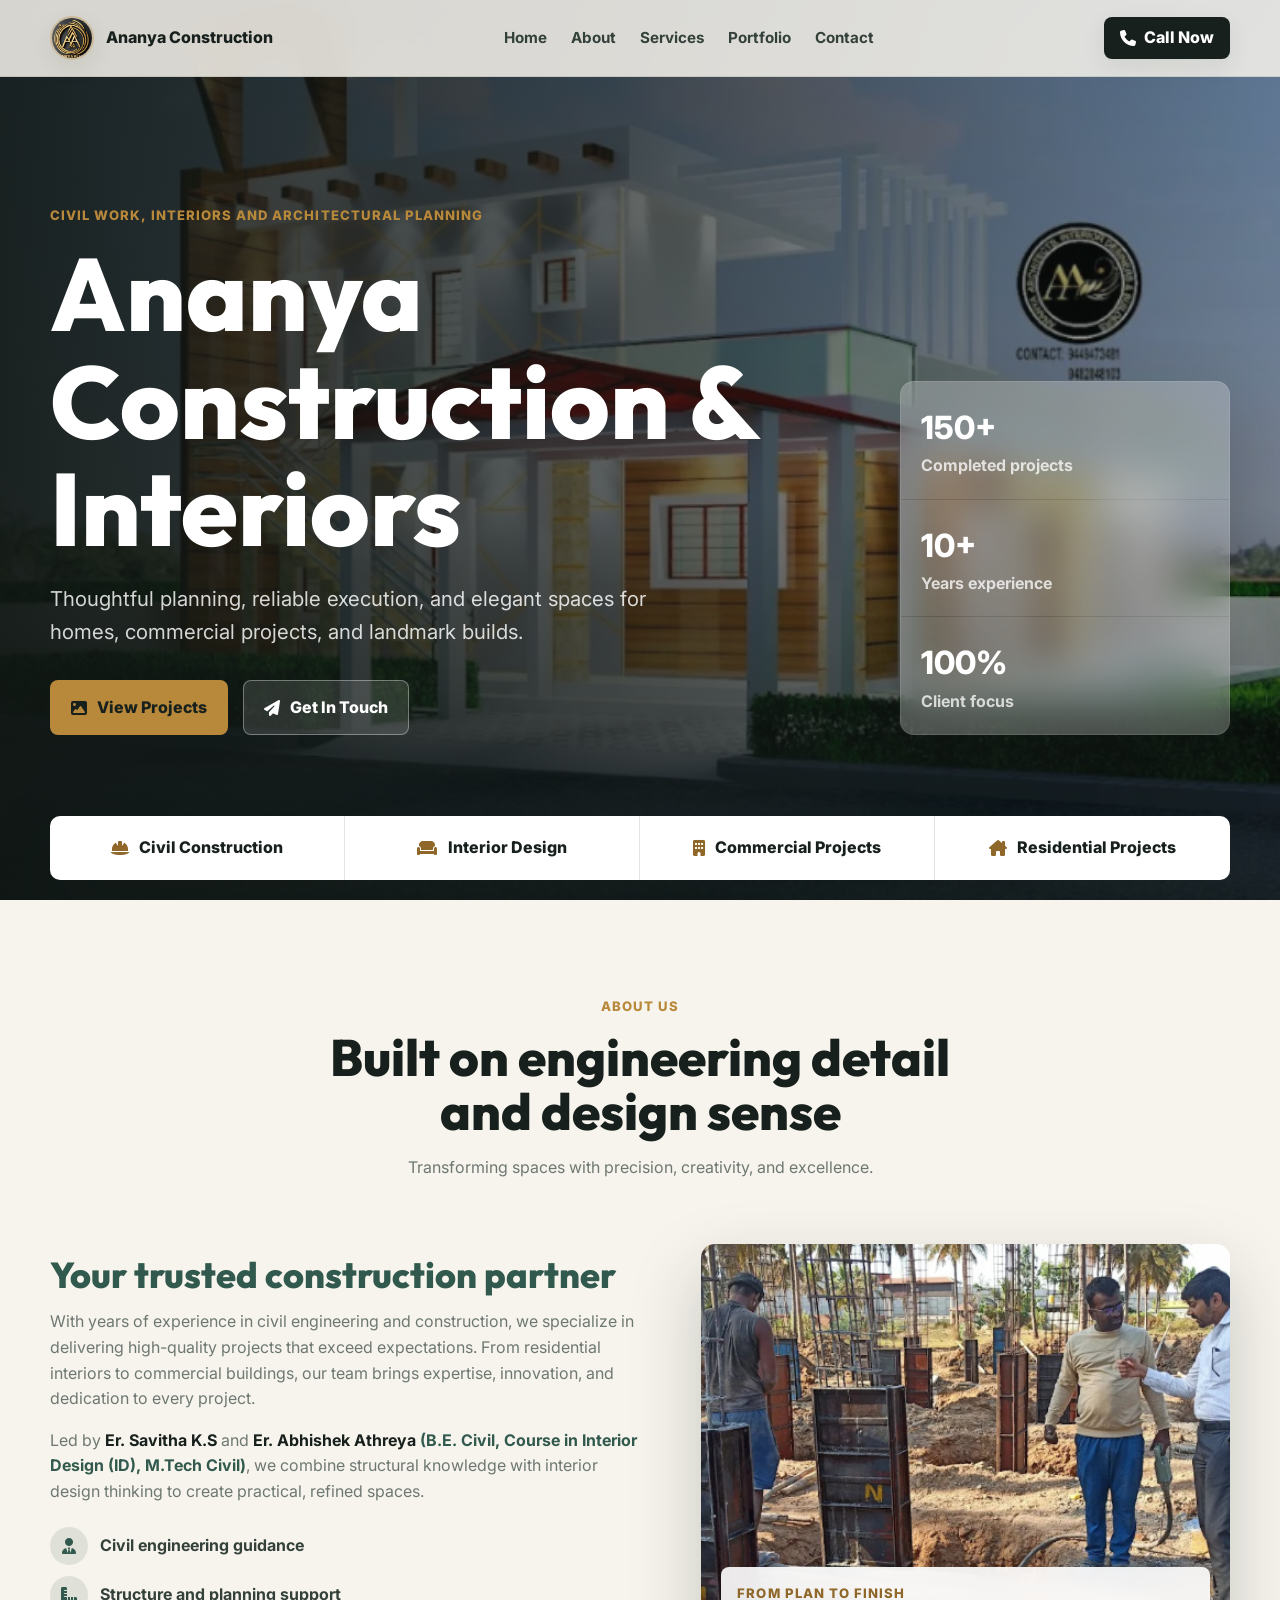
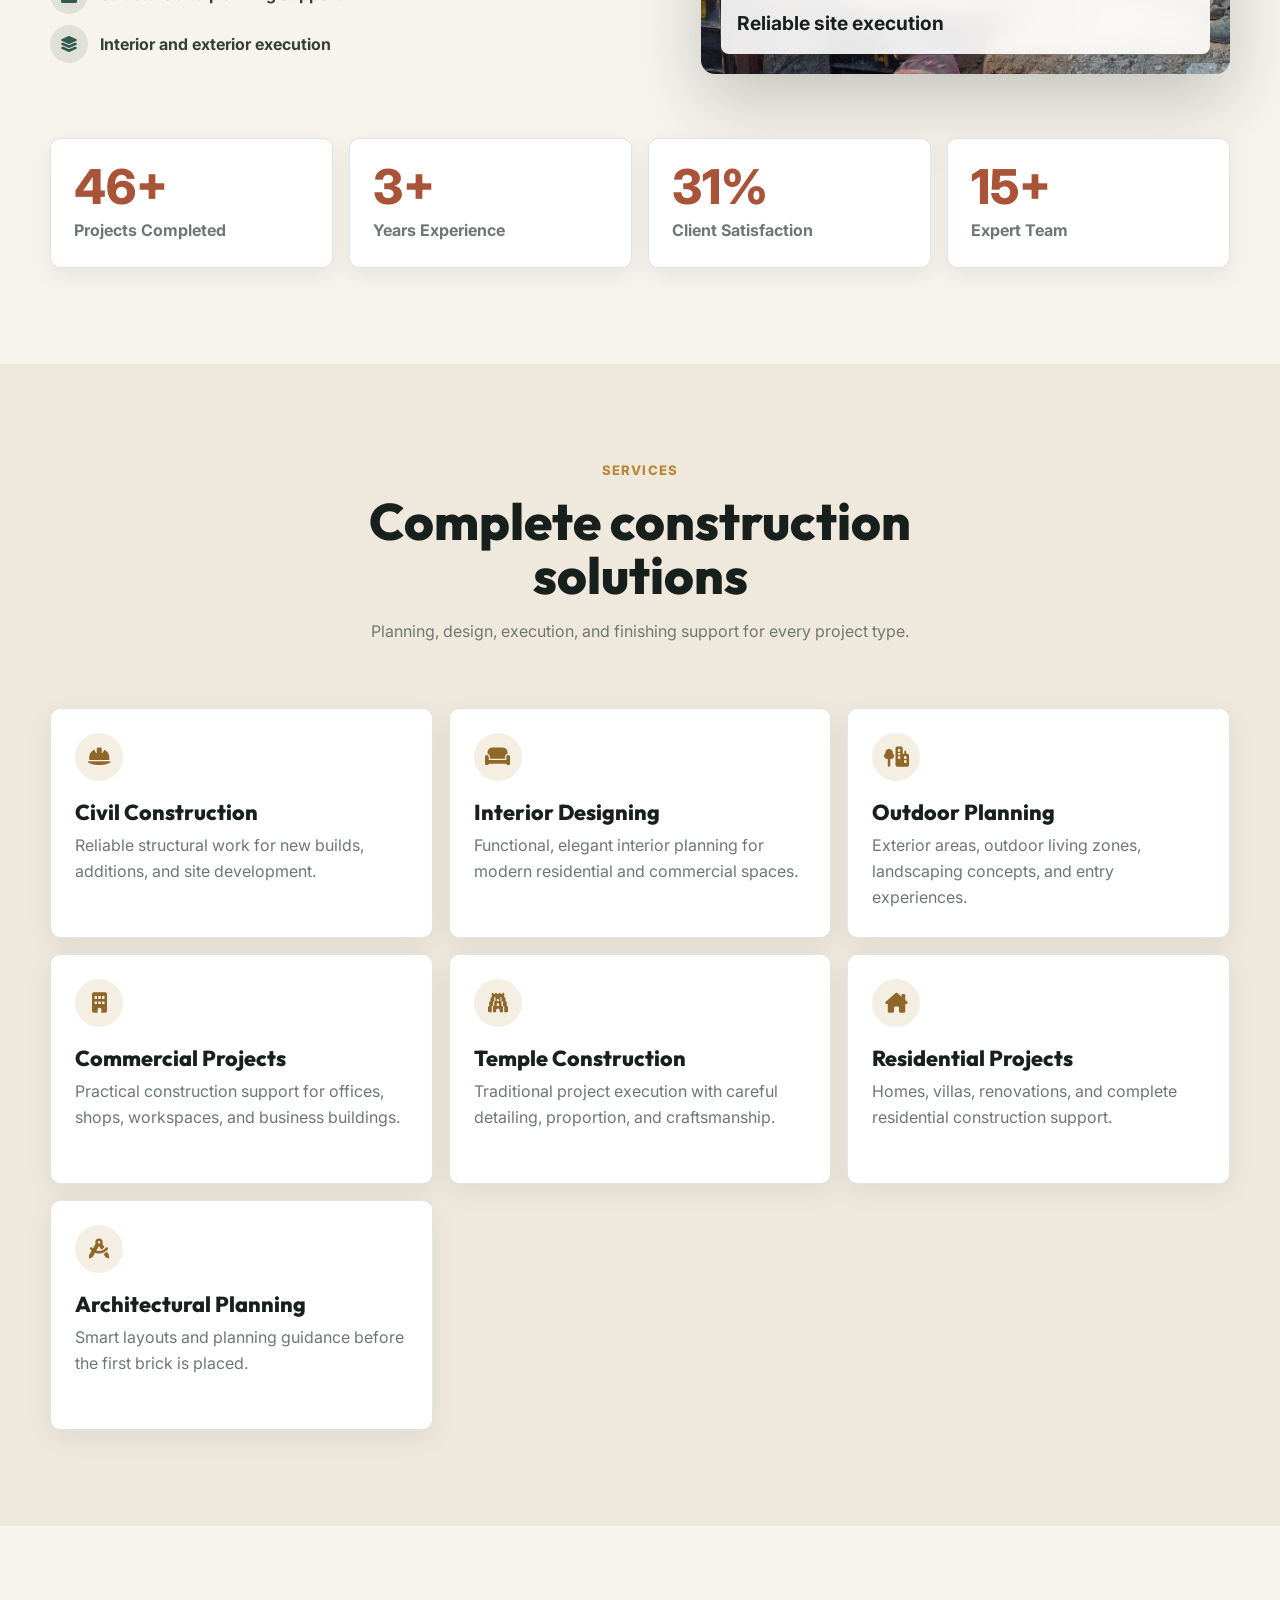
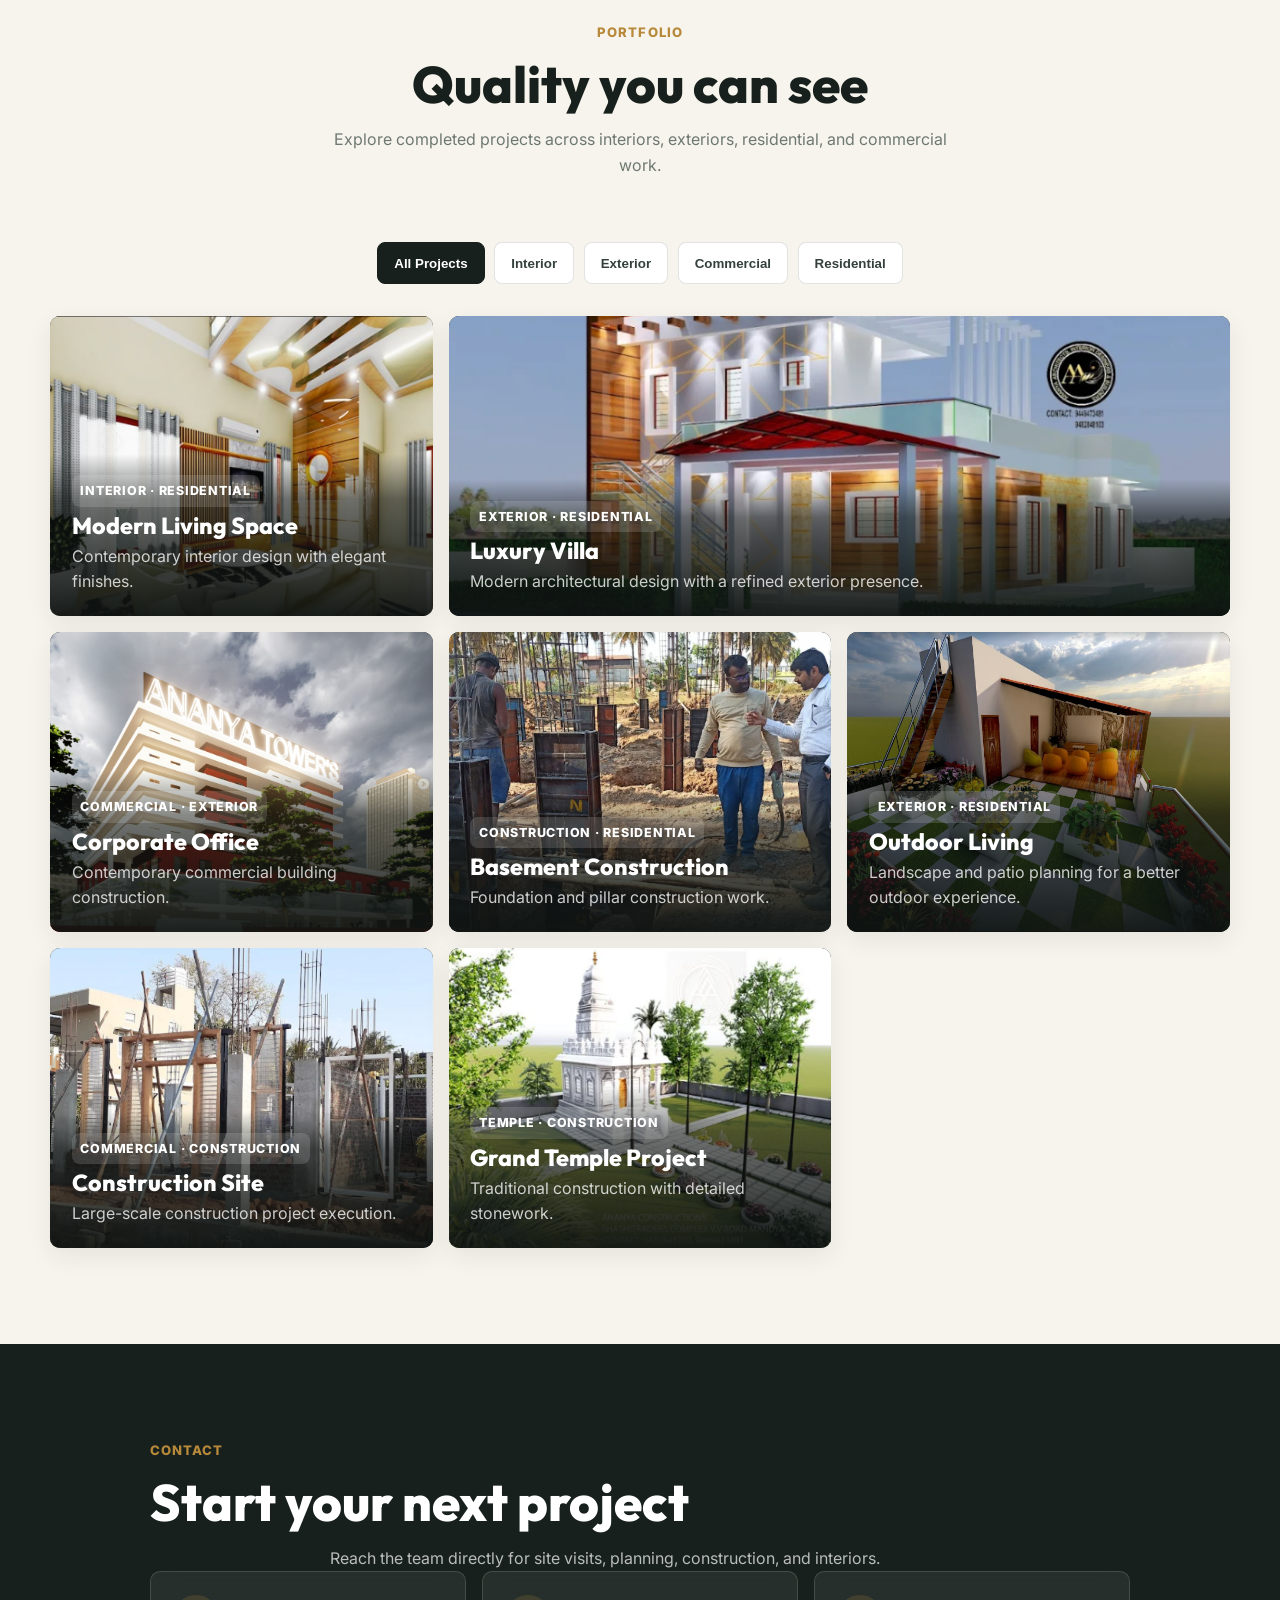
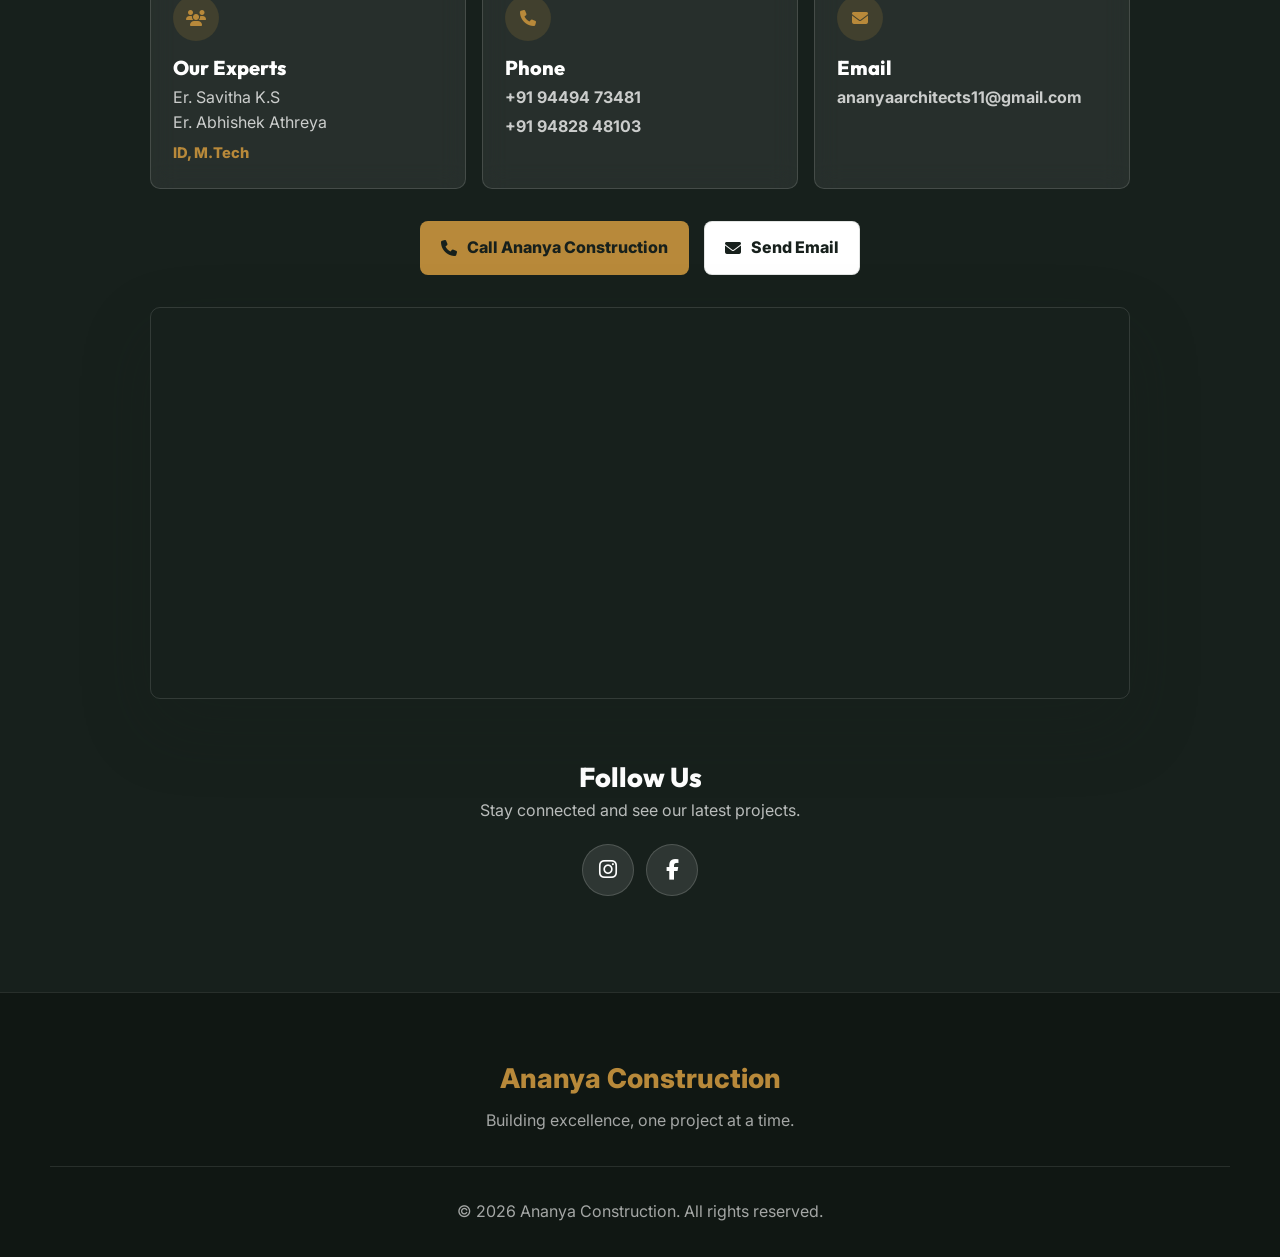
==== commit baaab93a: "Add contact link guidance" ====
--- a/index.html
+++ b/index.html
@@ -113,8 +113,9 @@
                         buildings, our team brings expertise, innovation, and dedication to every project.
                     </p>
                     <p>
-                        Led by <strong>Er. Savitha K.S</strong> and <strong>Er. Abhishek Athreya</strong>, we combine
-                        structural knowledge with interior design thinking to create practical, refined spaces.
+                        Led by <strong>Er. Savitha K.S</strong> and <strong>Er. Abhishek Athreya</strong>
+                        <span class="inline-qualification">(B.E. Civil, Course in Interior Design (ID), M.Tech Civil)</span>, we
+                        combine structural knowledge with interior design thinking to create practical, refined spaces.
                     </p>
                     <div class="expert-list">
                         <span><i class="fa-solid fa-user-tie"></i> Civil engineering guidance</span>
@@ -297,7 +298,11 @@
                     <div class="contact-card fade-in">
                         <div class="contact-icon"><i class="fa-solid fa-users"></i></div>
                         <h3>Our Experts</h3>
-                        <p>Er. Savitha K.S<br>Er. Abhishek Athreya</p>
+                        <p>
+                            Er. Savitha K.S<br>
+                            Er. Abhishek Athreya<br>
+                            <span class="qualification">ID, M.Tech</span>
+                        </p>
                     </div>
 
                     <div class="contact-card fade-in">
--- a/style.css
+++ b/style.css
@@ -381,6 +381,11 @@
     color: var(--ink);
 }
 
+.inline-qualification {
+    color: var(--green);
+    font-weight: 700;
+}
+
 .expert-list {
     display: grid;
     gap: 0.7rem;
@@ -684,6 +689,14 @@
     color: rgba(255, 255, 255, 0.76);
     word-break: break-word;
     overflow-wrap: break-word;
+}
+
+.qualification {
+    display: inline-block;
+    margin-top: 0.35rem;
+    color: var(--gold);
+    font-size: 0.92rem;
+    font-weight: 800;
 }
 
 .contact-card a {
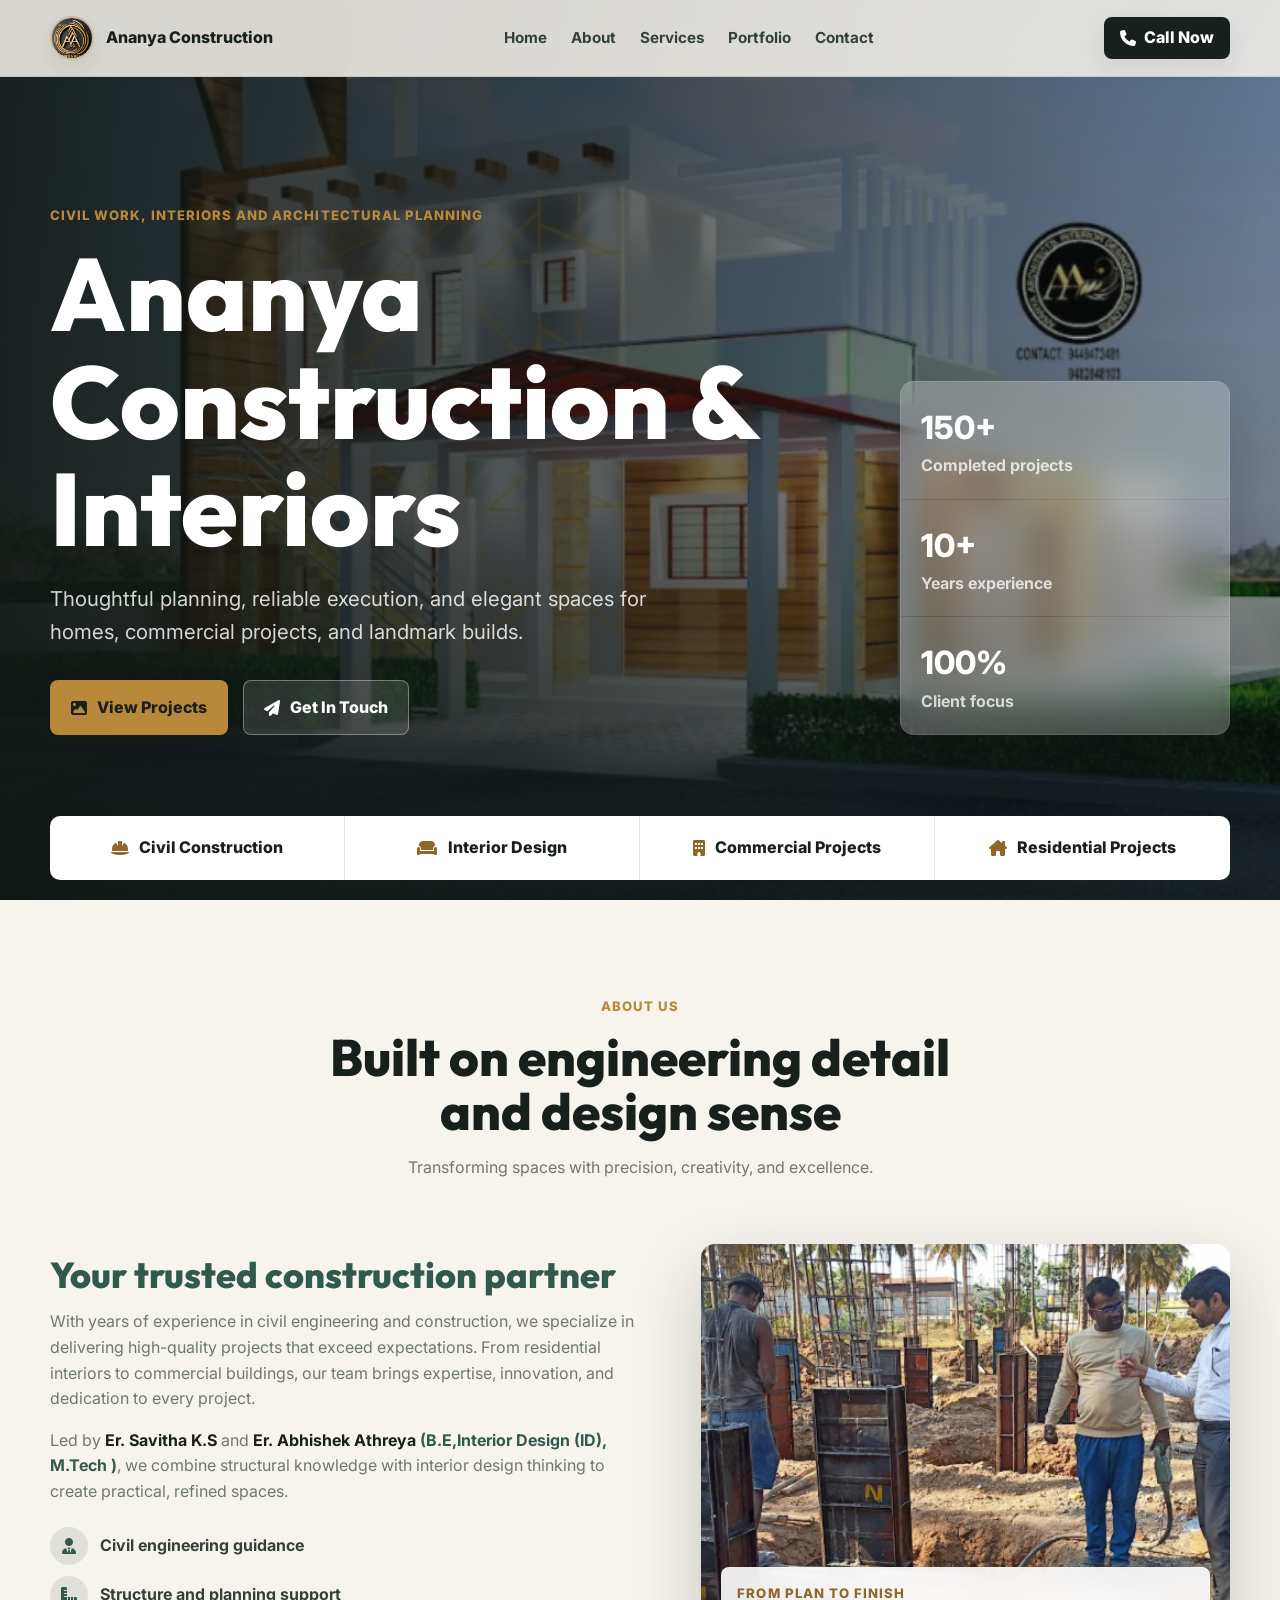
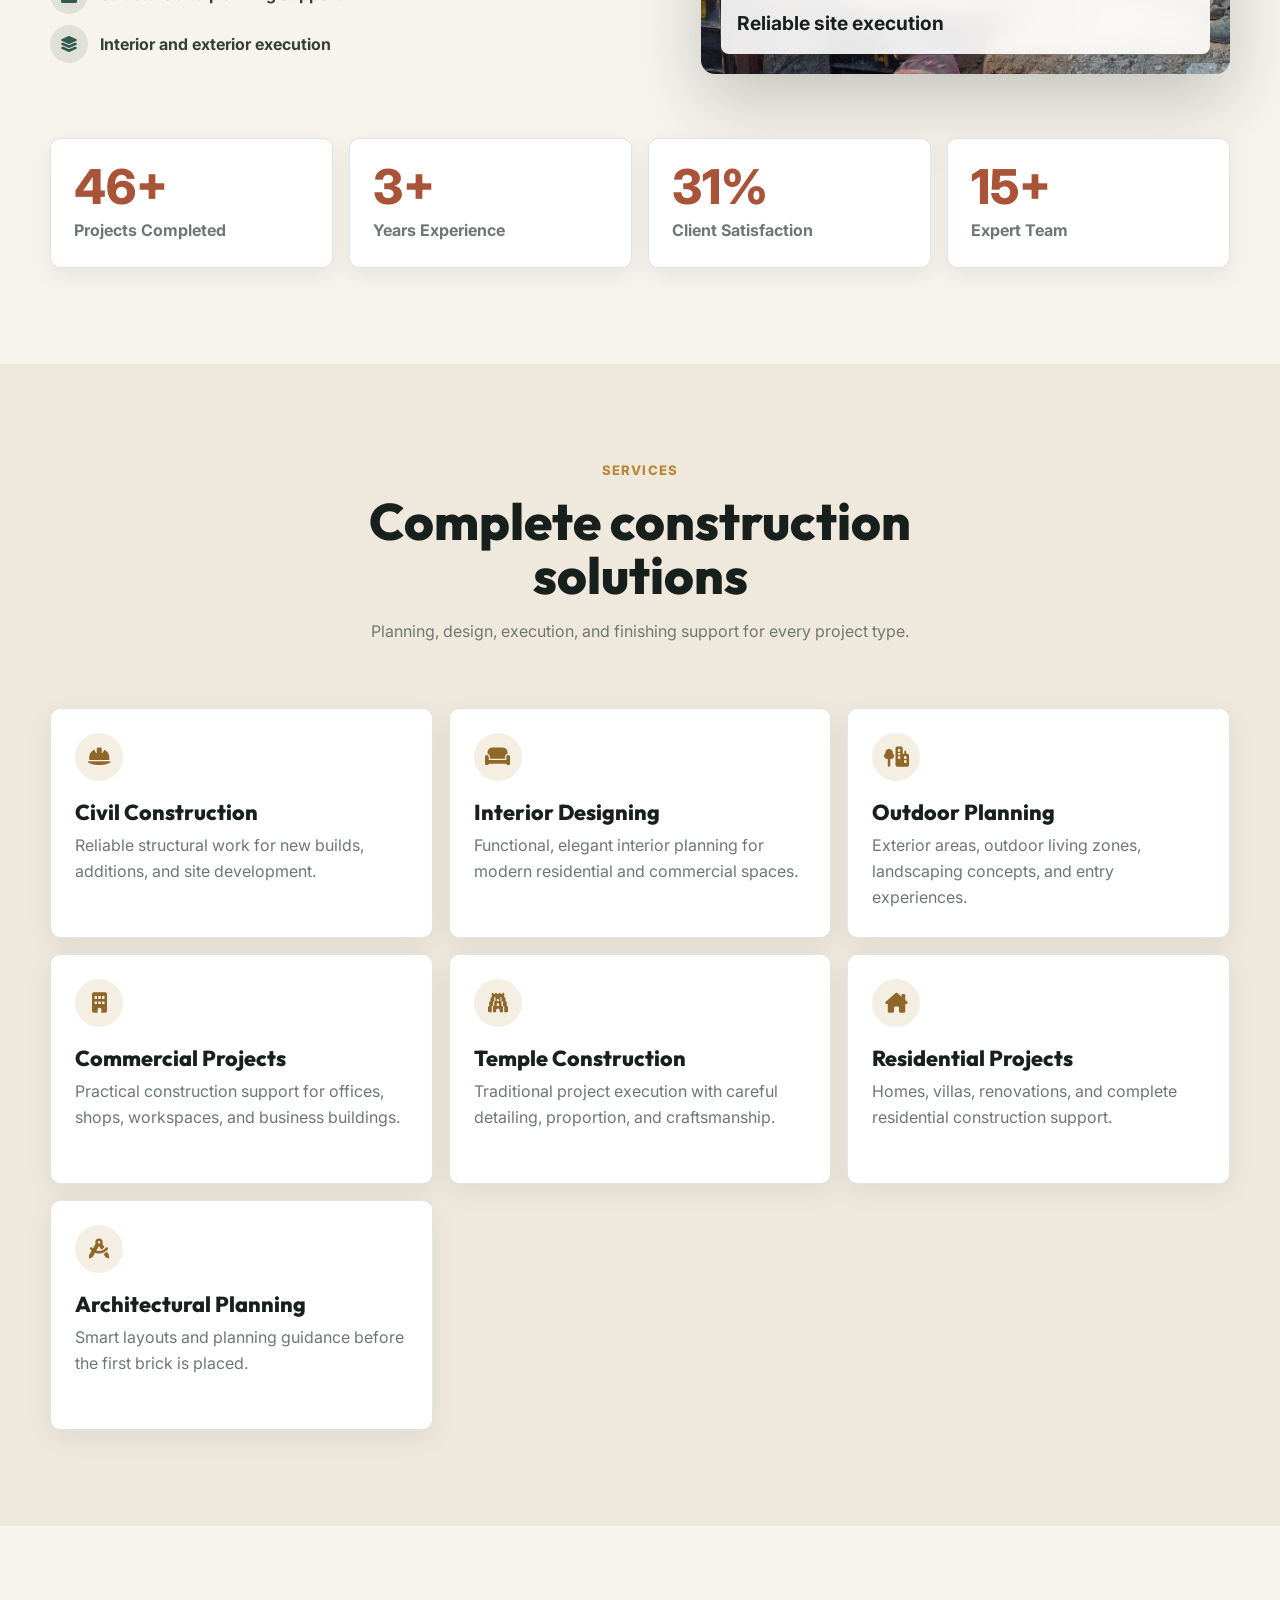
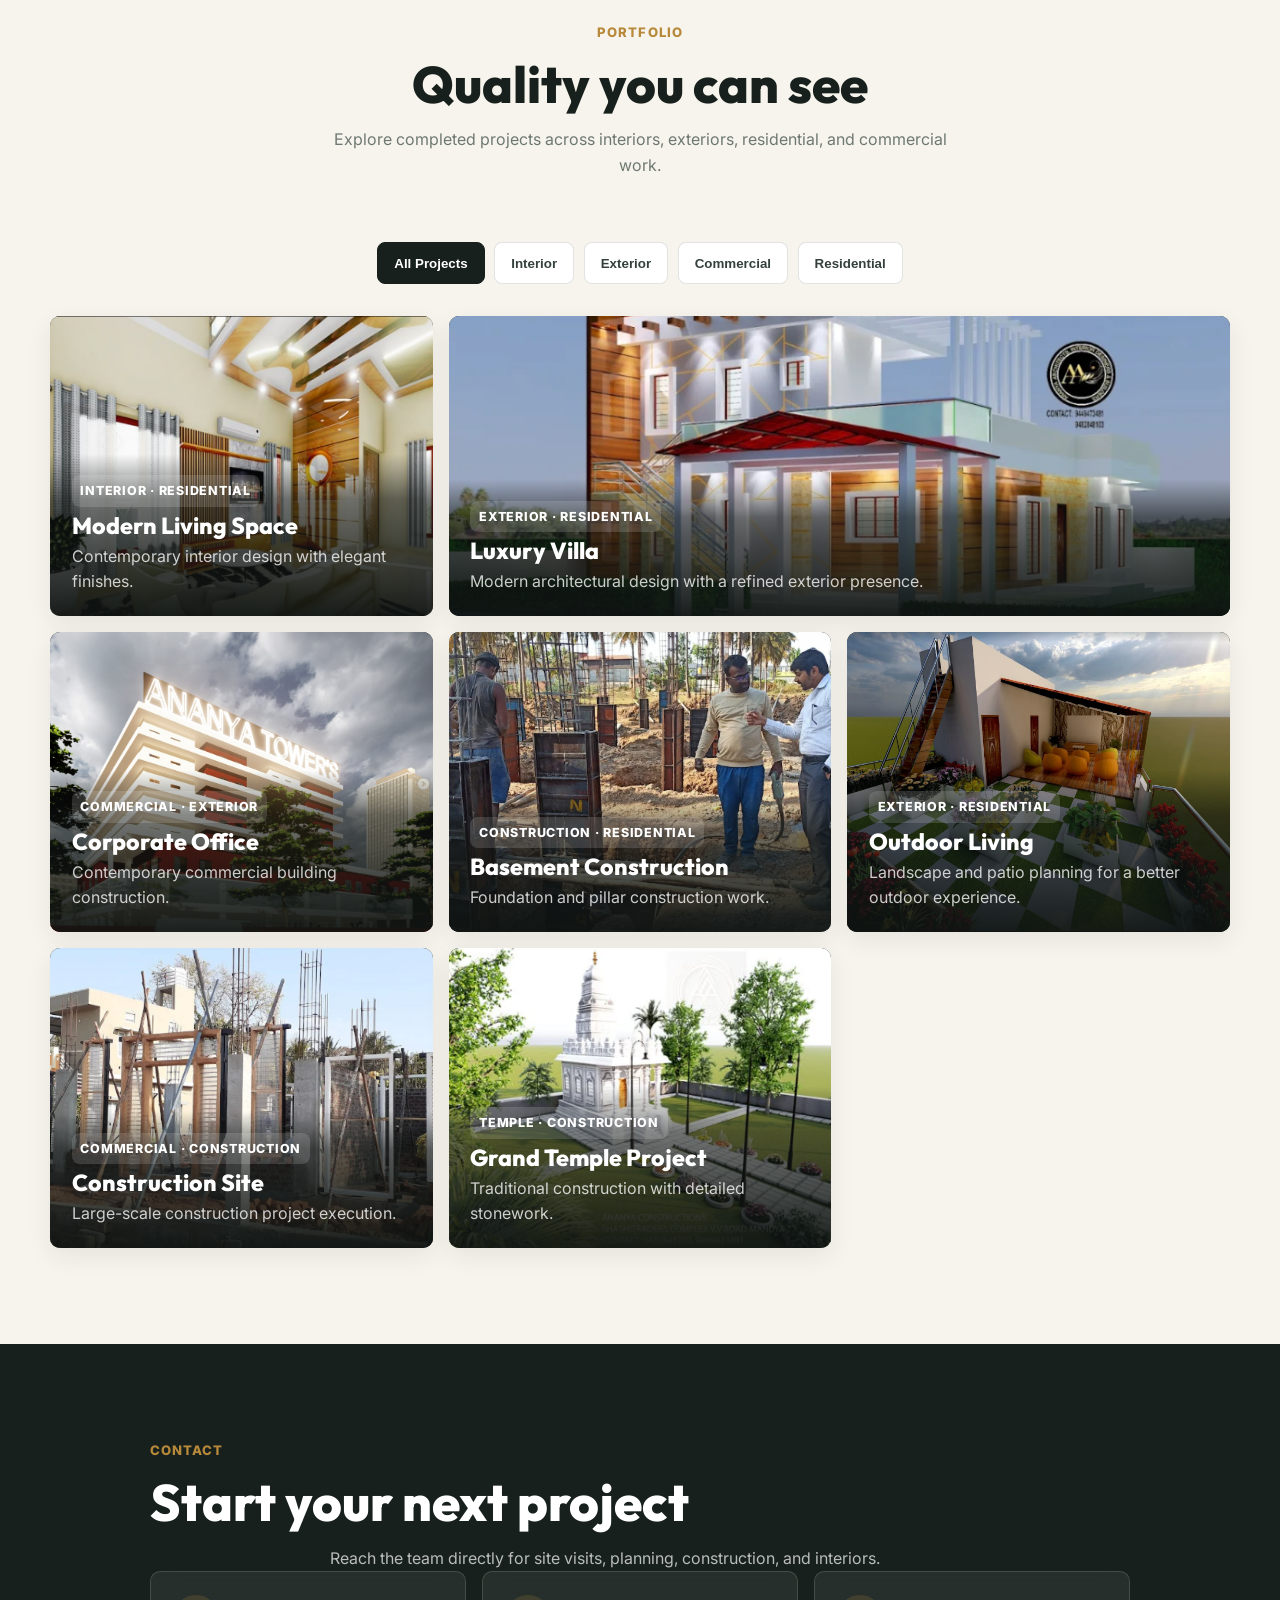
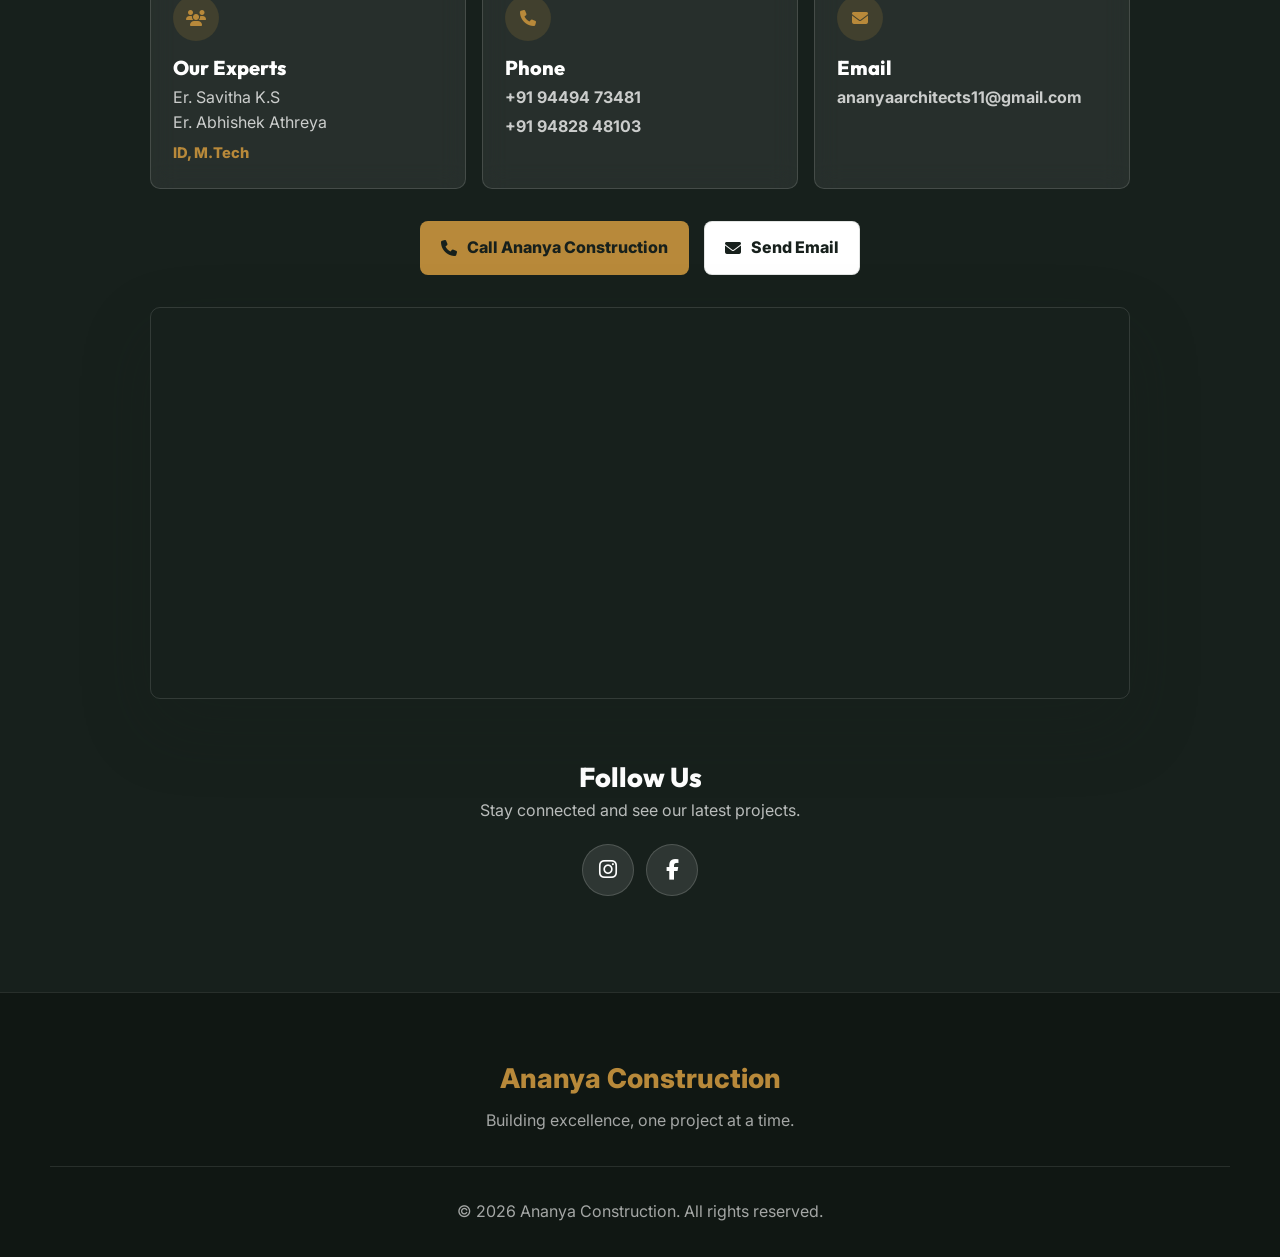
==== commit ddaf2ad8: "Improve mobile website layout" ====
--- a/index.html
+++ b/index.html
@@ -114,7 +114,7 @@
                     </p>
                     <p>
                         Led by <strong>Er. Savitha K.S</strong> and <strong>Er. Abhishek Athreya</strong>
-                        <span class="inline-qualification">(B.E. Civil, Course in Interior Design (ID), M.Tech Civil)</span>, we
+                        <span class="inline-qualification">(B.E,Interior Design (ID), M.Tech )</span>, we
                         combine structural knowledge with interior design thinking to create practical, refined spaces.
                     </p>
                     <div class="expert-list">
--- a/style.css
+++ b/style.css
@@ -162,6 +162,44 @@
     color: var(--ink);
     font-size: 1.25rem;
     cursor: pointer;
+    position: relative;
+}
+
+.mobile-menu-btn i {
+    display: none;
+}
+
+.mobile-menu-btn::before,
+.mobile-menu-btn::after {
+    content: '';
+    position: absolute;
+    left: 50%;
+    width: 18px;
+    height: 2px;
+    border-radius: 999px;
+    background: currentColor;
+    transform: translateX(-50%);
+    transition: transform var(--transition), box-shadow var(--transition);
+}
+
+.mobile-menu-btn::before {
+    top: 16px;
+    box-shadow: 0 6px 0 currentColor;
+}
+
+.mobile-menu-btn::after {
+    top: 28px;
+}
+
+.mobile-menu-btn.menu-open::before {
+    top: 21px;
+    transform: translateX(-50%) rotate(45deg);
+    box-shadow: none;
+}
+
+.mobile-menu-btn.menu-open::after {
+    top: 21px;
+    transform: translateX(-50%) rotate(-45deg);
 }
 
 .hero {
@@ -862,6 +900,21 @@
     .container,
     .nav-container {
         width: min(100% - 28px, 1180px);
+    }
+
+    .nav-container {
+        min-height: 72px;
+    }
+
+    .brand {
+        gap: 0.6rem;
+        font-size: 0.98rem;
+    }
+
+    .brand-mark {
+        width: 42px;
+        height: 42px;
+        flex: 0 0 auto;
     }
 
     .nav-links {
@@ -904,36 +957,97 @@
         justify-content: center;
     }
 
+    .nav-call {
+        display: inline-flex;
+        min-height: 42px;
+        padding: 0 0.75rem;
+        font-size: 0.88rem;
+        white-space: nowrap;
+    }
+
+    .nav-call span {
+        font-size: 0;
+    }
+
+    .nav-call span::after {
+        content: 'Call';
+        font-size: 0.88rem;
+    }
+
     .hero {
         min-height: auto;
-        padding: 7.5rem 0 3rem;
+        padding: 6.6rem 0 2.5rem;
     }
 
     .hero-title {
-        font-size: clamp(2.55rem, 11vw, 3.4rem);
+        font-size: clamp(2.35rem, 10.2vw, 3rem);
         line-height: 1.08;
     }
 
+    .hero-subtitle {
+        margin: 1rem 0 1.55rem;
+        font-size: 1rem;
+    }
+
+    .hero-content {
+        gap: 1.4rem;
+    }
+
     .hero-panel {
-        grid-template-columns: 1fr;
+        grid-template-columns: repeat(3, 1fr);
     }
 
     .hero-service-strip {
-        grid-template-columns: 1fr;
+        grid-template-columns: repeat(2, 1fr);
+        margin-top: 1.3rem;
     }
 
     .hero-service-strip span {
         justify-content: flex-start;
         border-right: 0;
         border-bottom: 1px solid var(--line);
+        min-height: 58px;
+        padding: 0.75rem;
+        font-size: 0.86rem;
+        line-height: 1.25;
+    }
+
+    .hero-service-strip span:nth-child(odd) {
+        border-right: 1px solid var(--line);
+    }
+
+    .hero-service-strip span:nth-child(3) {
+        border-bottom: 0;
     }
 
     .hero-service-strip span:last-child {
         border-bottom: 0;
     }
 
+    .hero-panel div {
+        padding: 0.85rem 0.7rem;
+    }
+
+    .hero-panel strong {
+        font-size: 1.55rem;
+    }
+
+    .hero-panel span {
+        display: block;
+        font-size: 0.75rem;
+        line-height: 1.25;
+    }
+
     section {
-        padding: 4.5rem 0;
+        padding: 3.8rem 0;
+    }
+
+    .section-header {
+        margin-bottom: 2rem;
+    }
+
+    .section-title {
+        font-size: clamp(1.9rem, 9vw, 2.5rem);
     }
 
     .services-grid,
@@ -943,7 +1057,25 @@
     }
 
     .portfolio-grid {
-        grid-auto-rows: 340px;
+        grid-auto-rows: 300px;
+    }
+
+    .service-card,
+    .contact-card {
+        min-height: auto;
+        padding: 1.2rem;
+    }
+
+    .portfolio-overlay {
+        padding: 1rem;
+    }
+
+    .portfolio-overlay h3 {
+        font-size: 1.25rem;
+    }
+
+    .portfolio-overlay p {
+        font-size: 0.92rem;
     }
 
     .contact-actions .btn,
@@ -954,20 +1086,57 @@
     .map-container iframe {
         height: 310px;
     }
+
+    .about-visual {
+        min-height: 360px;
+    }
+
+    .about-visual img {
+        min-height: 360px;
+        object-position: 78% center;
+    }
 }
 
 @media (max-width: 480px) {
+    .nav-container {
+        gap: 0.55rem;
+    }
+
+    .brand {
+        flex: 1 1 auto;
+        min-width: 0;
+    }
+
     .brand span {
-        max-width: 190px;
+        max-width: 148px;
         white-space: normal;
         line-height: 1.05;
     }
 
+    .nav-call {
+        flex: 0 0 auto;
+        padding: 0 0.65rem;
+    }
+
+    .hero-title {
+        font-size: clamp(2.15rem, 10vw, 2.65rem);
+    }
+
+    .eyebrow,
+    .section-kicker {
+        font-size: 0.76rem;
+        line-height: 1.45;
+    }
+
+    .hero-panel {
+        border-radius: var(--radius-md);
+    }
+
     .about-stats {
         grid-template-columns: 1fr;
     }
 
     .portfolio-grid {
-        grid-auto-rows: 300px;
-    }
-}
+        grid-auto-rows: 280px;
+    }
+}
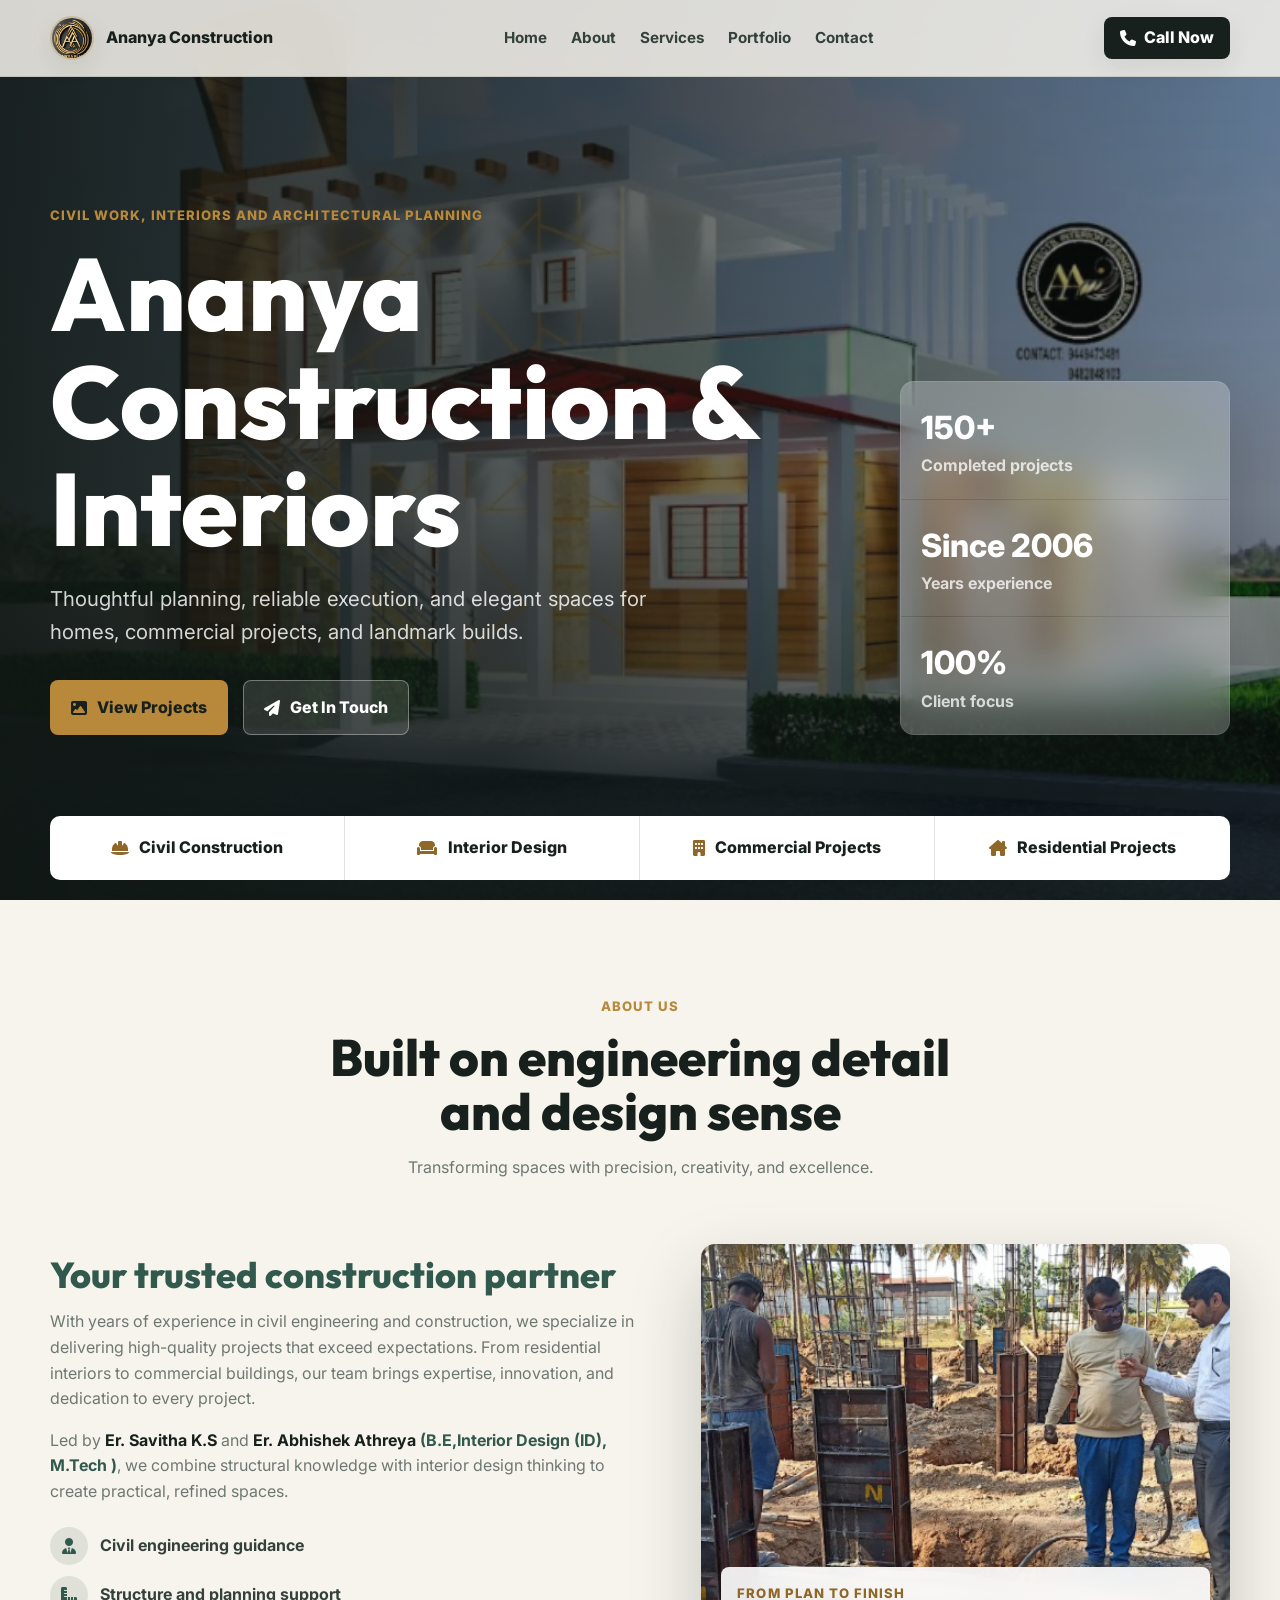
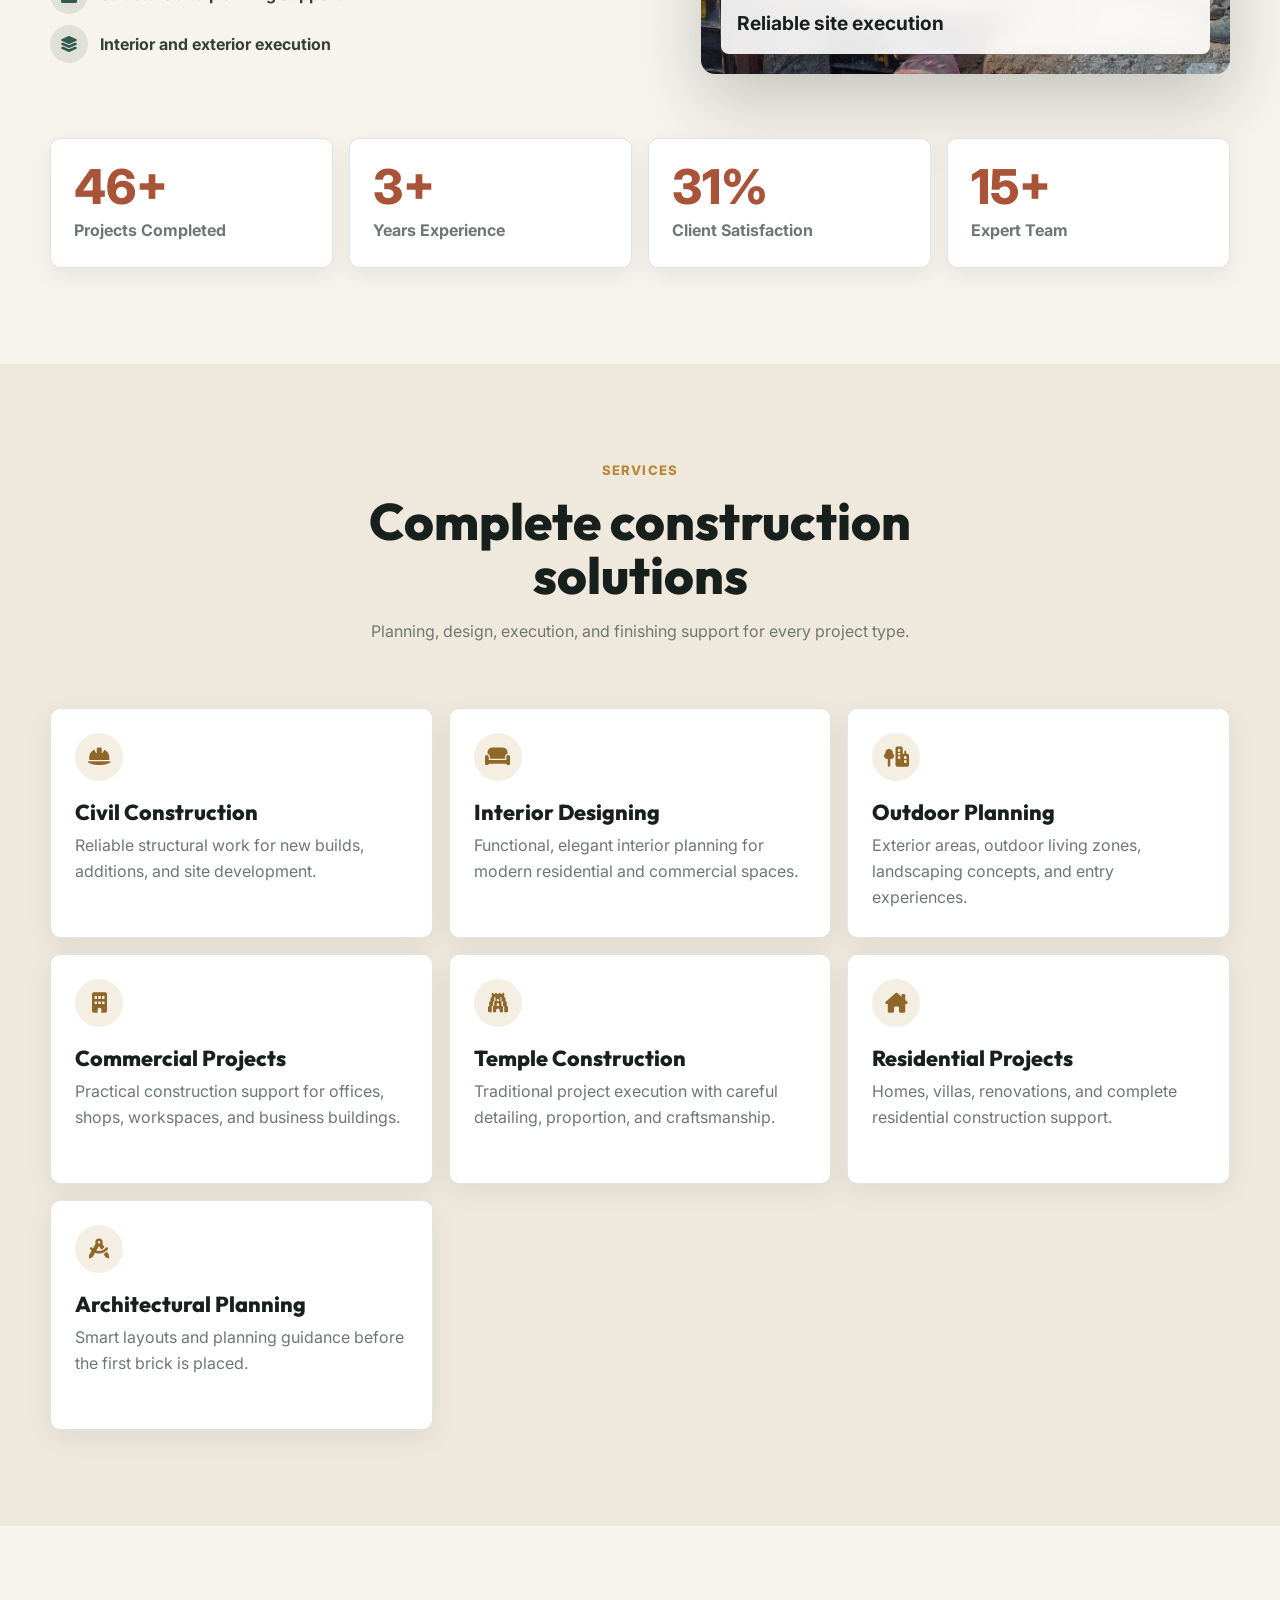
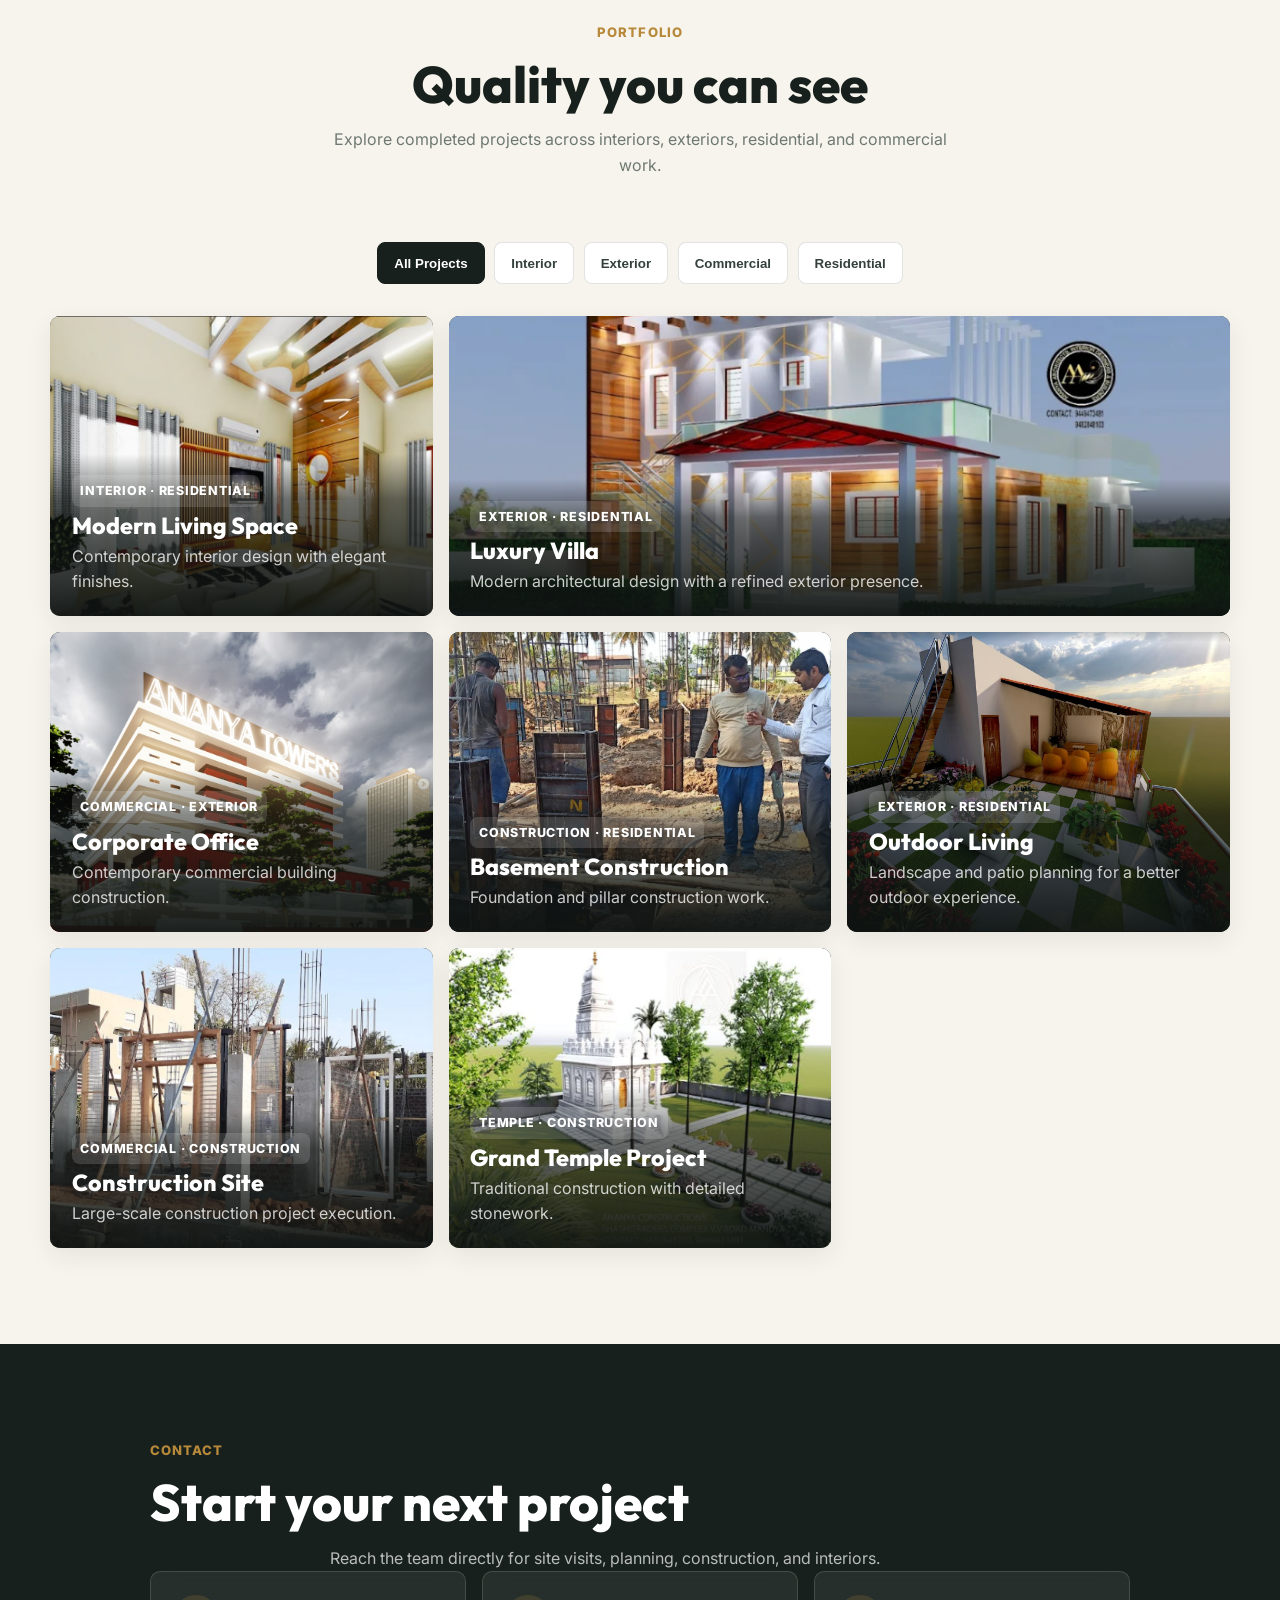
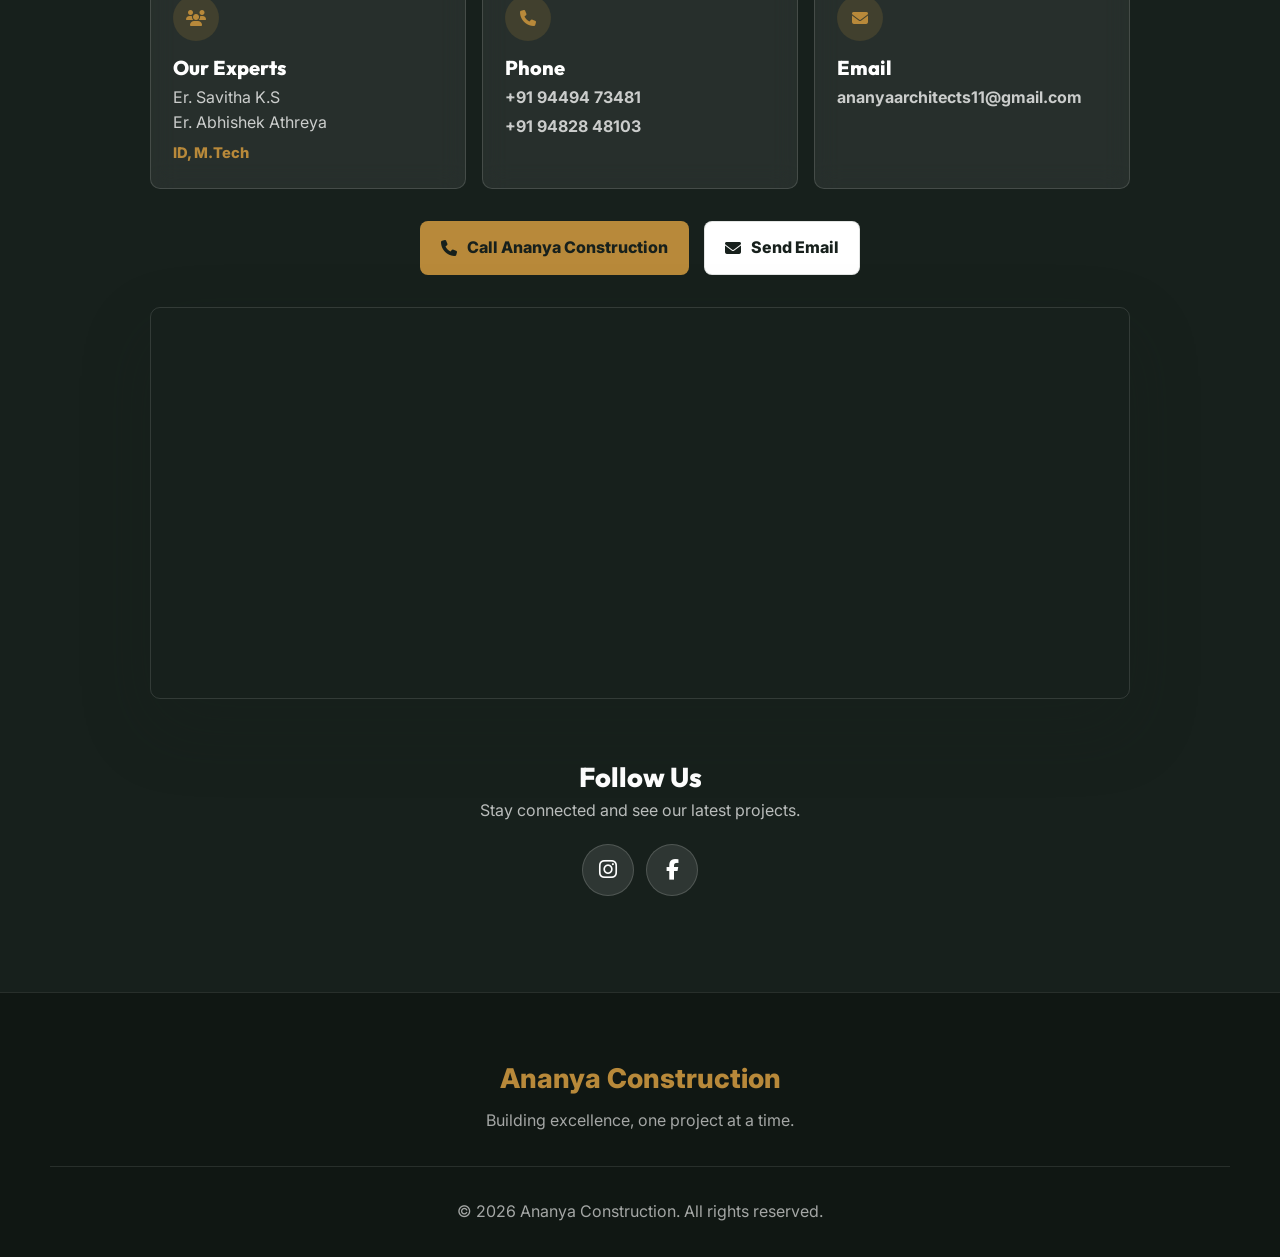
==== commit 6d828244: "Update index.html" ====
--- a/index.html
+++ b/index.html
@@ -78,7 +78,7 @@
                     <span>Completed projects</span>
                 </div>
                 <div>
-                    <strong>10+</strong>
+                    <strong>Since 2006</strong>
                     <span>Years experience</span>
                 </div>
                 <div>
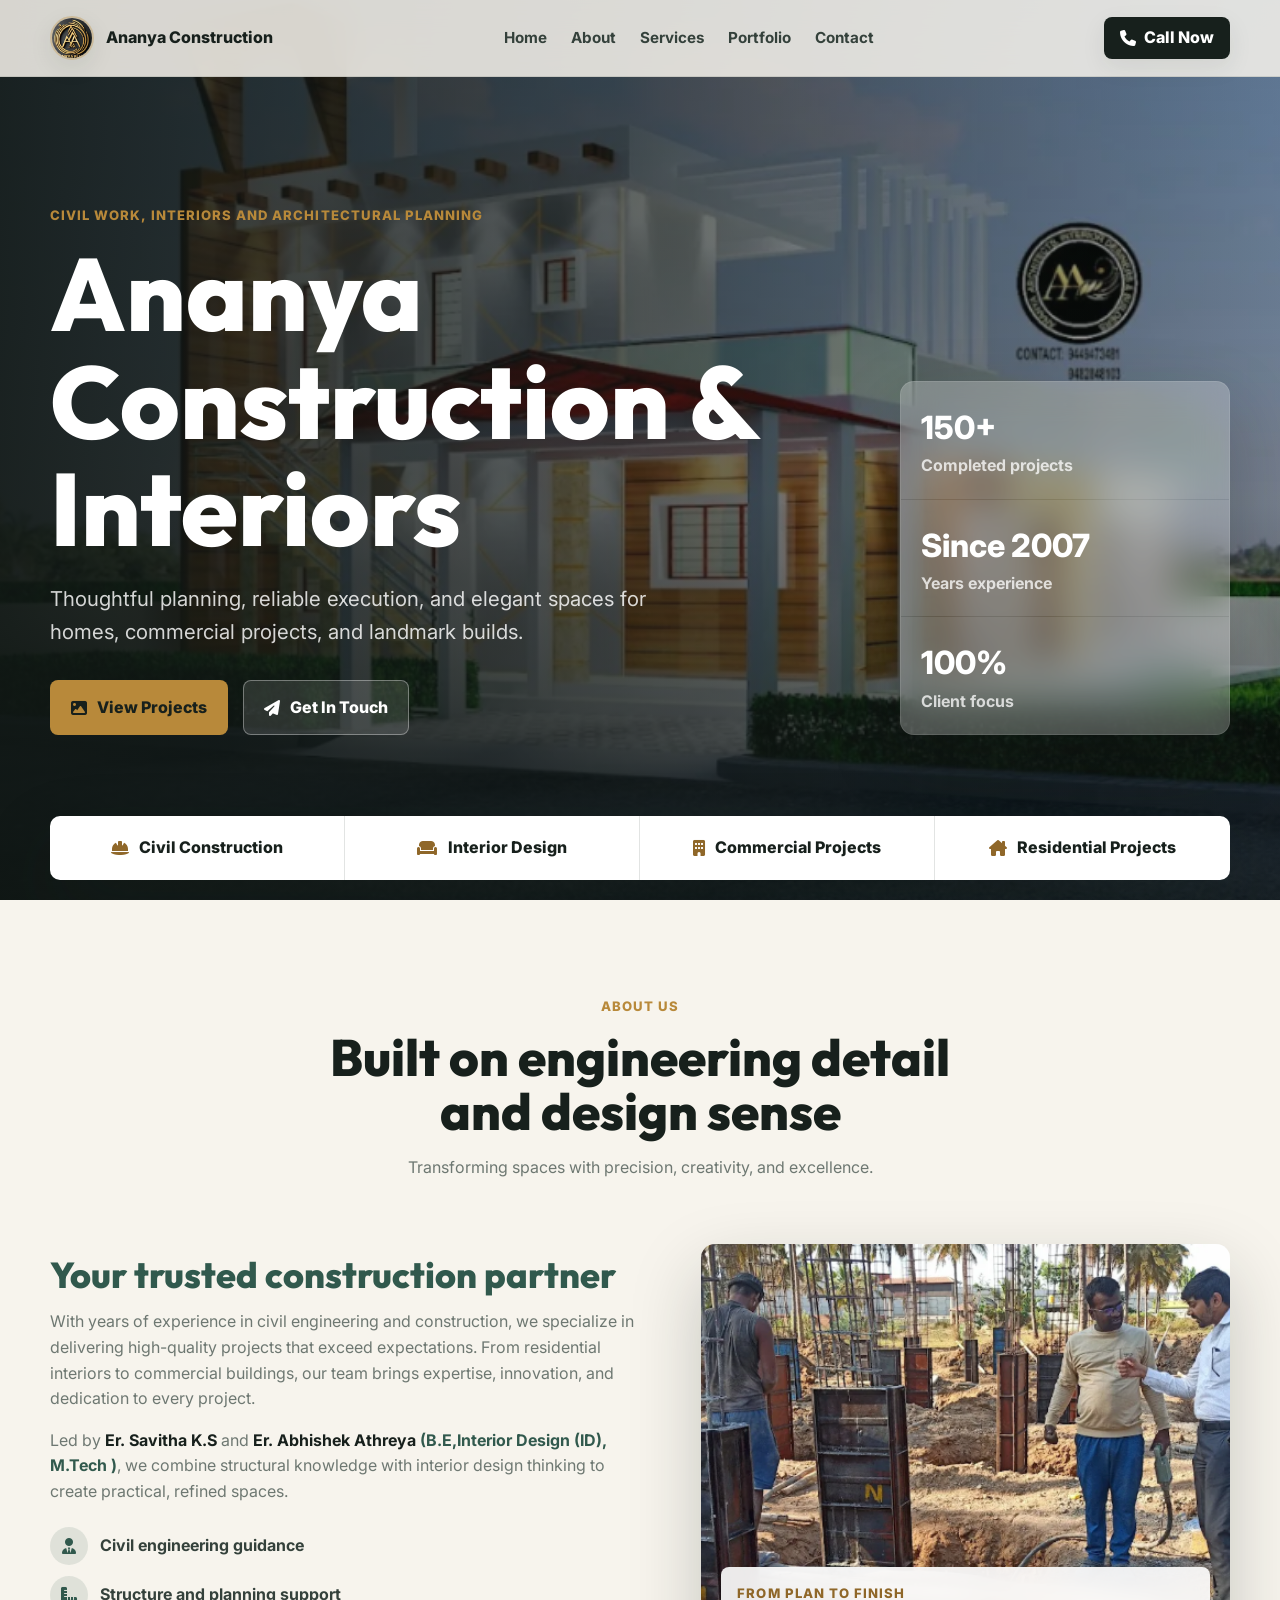
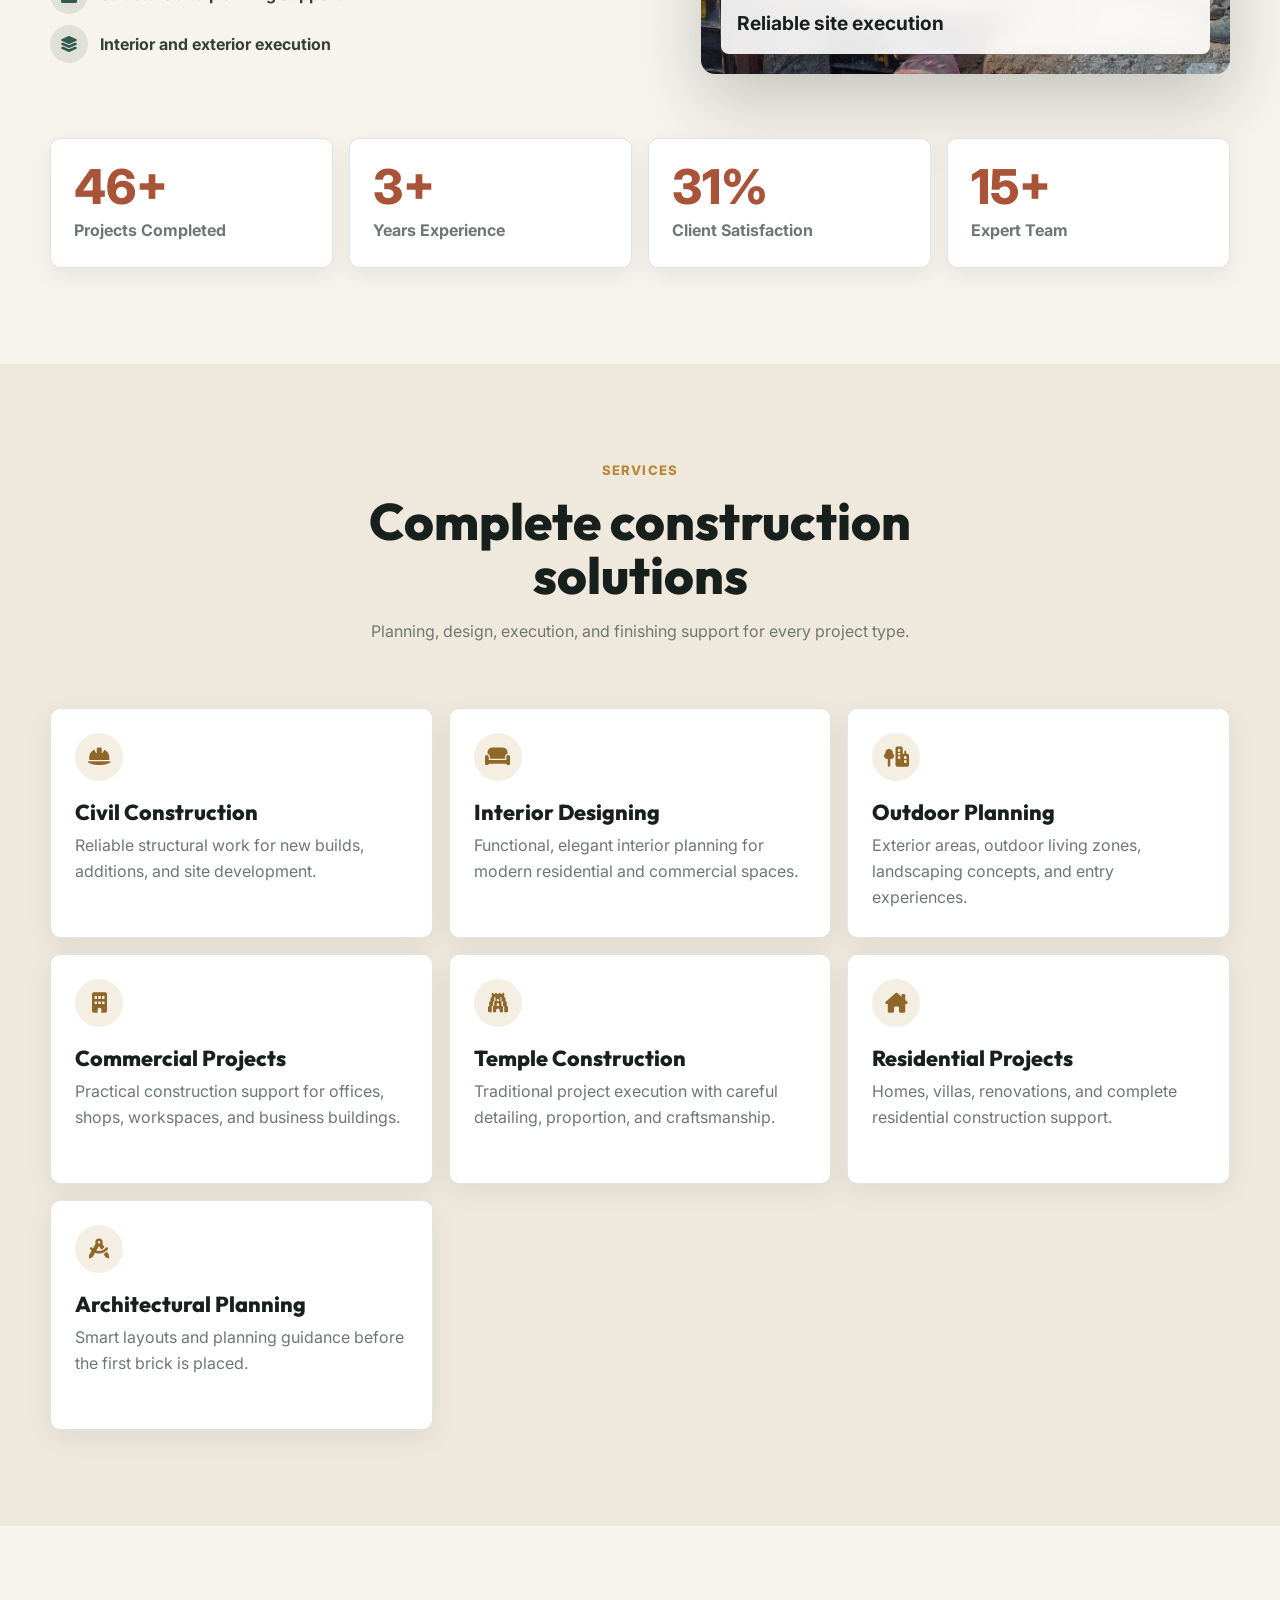
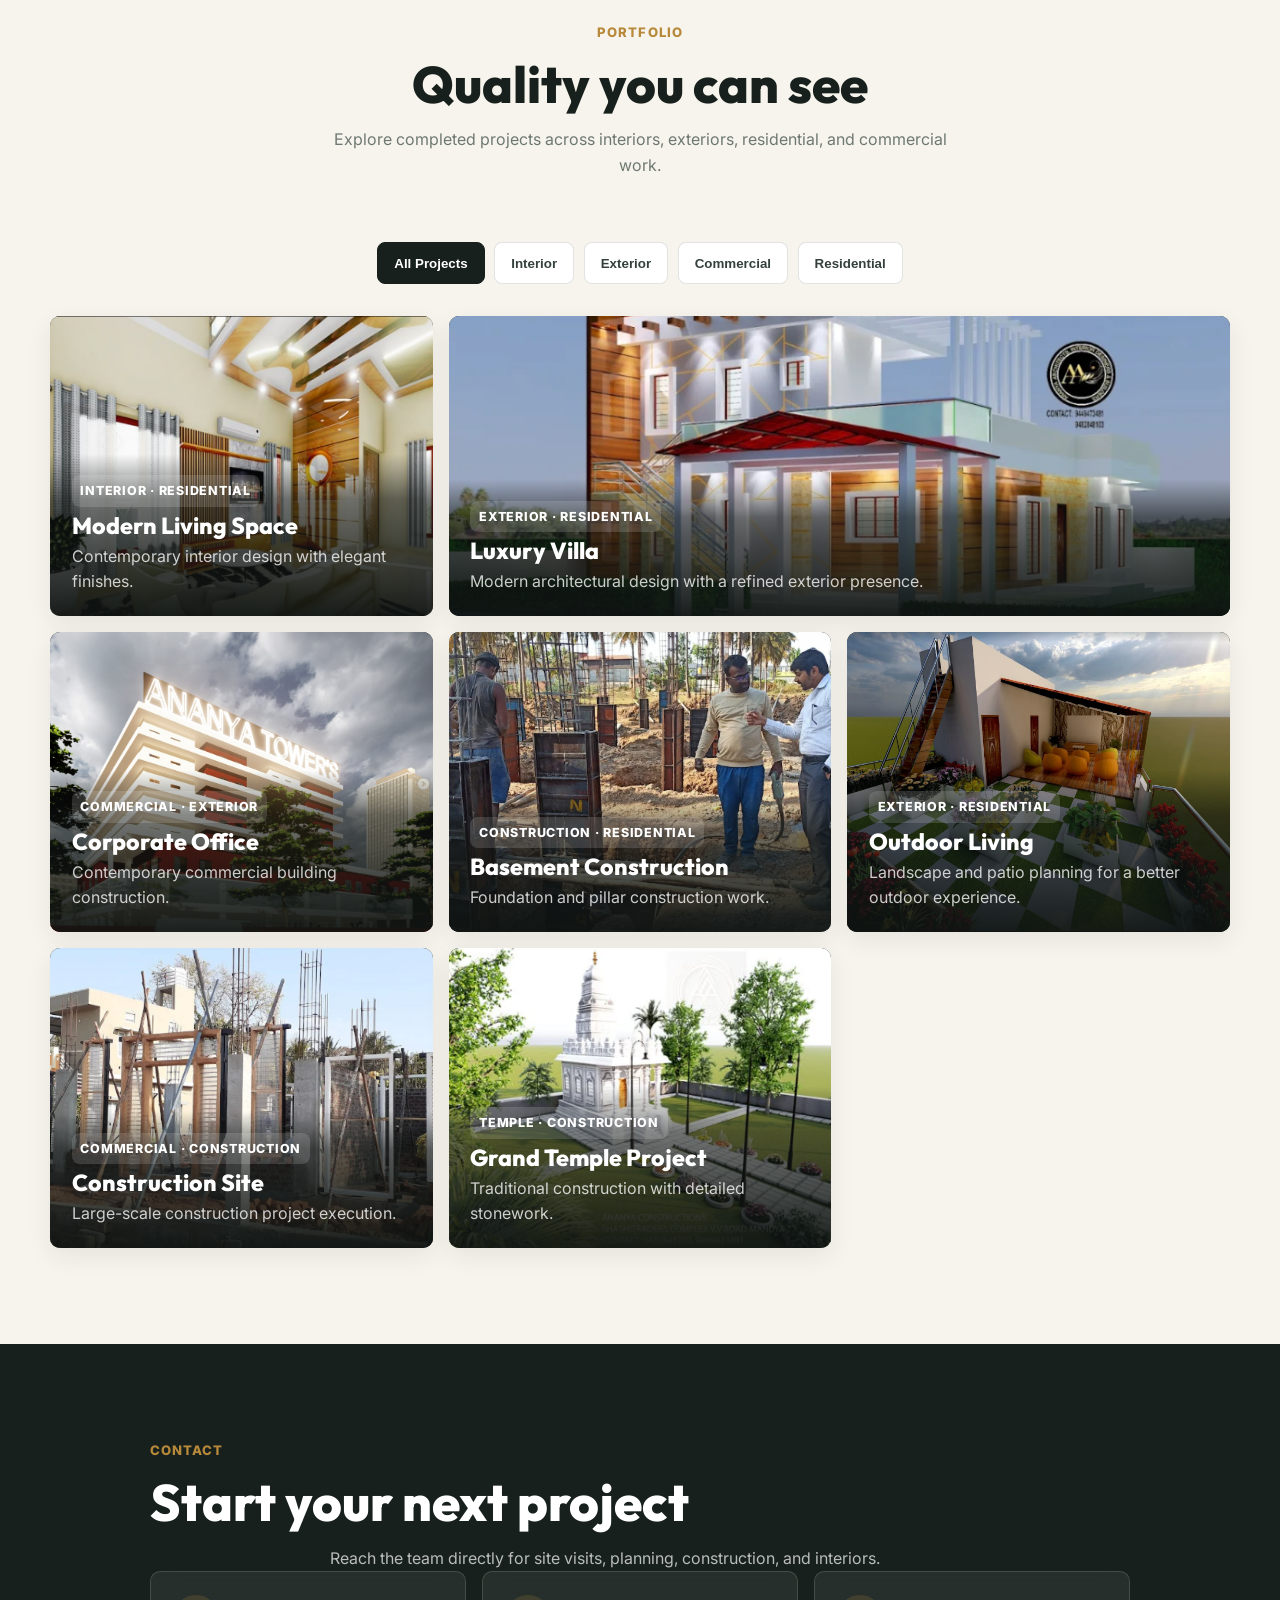
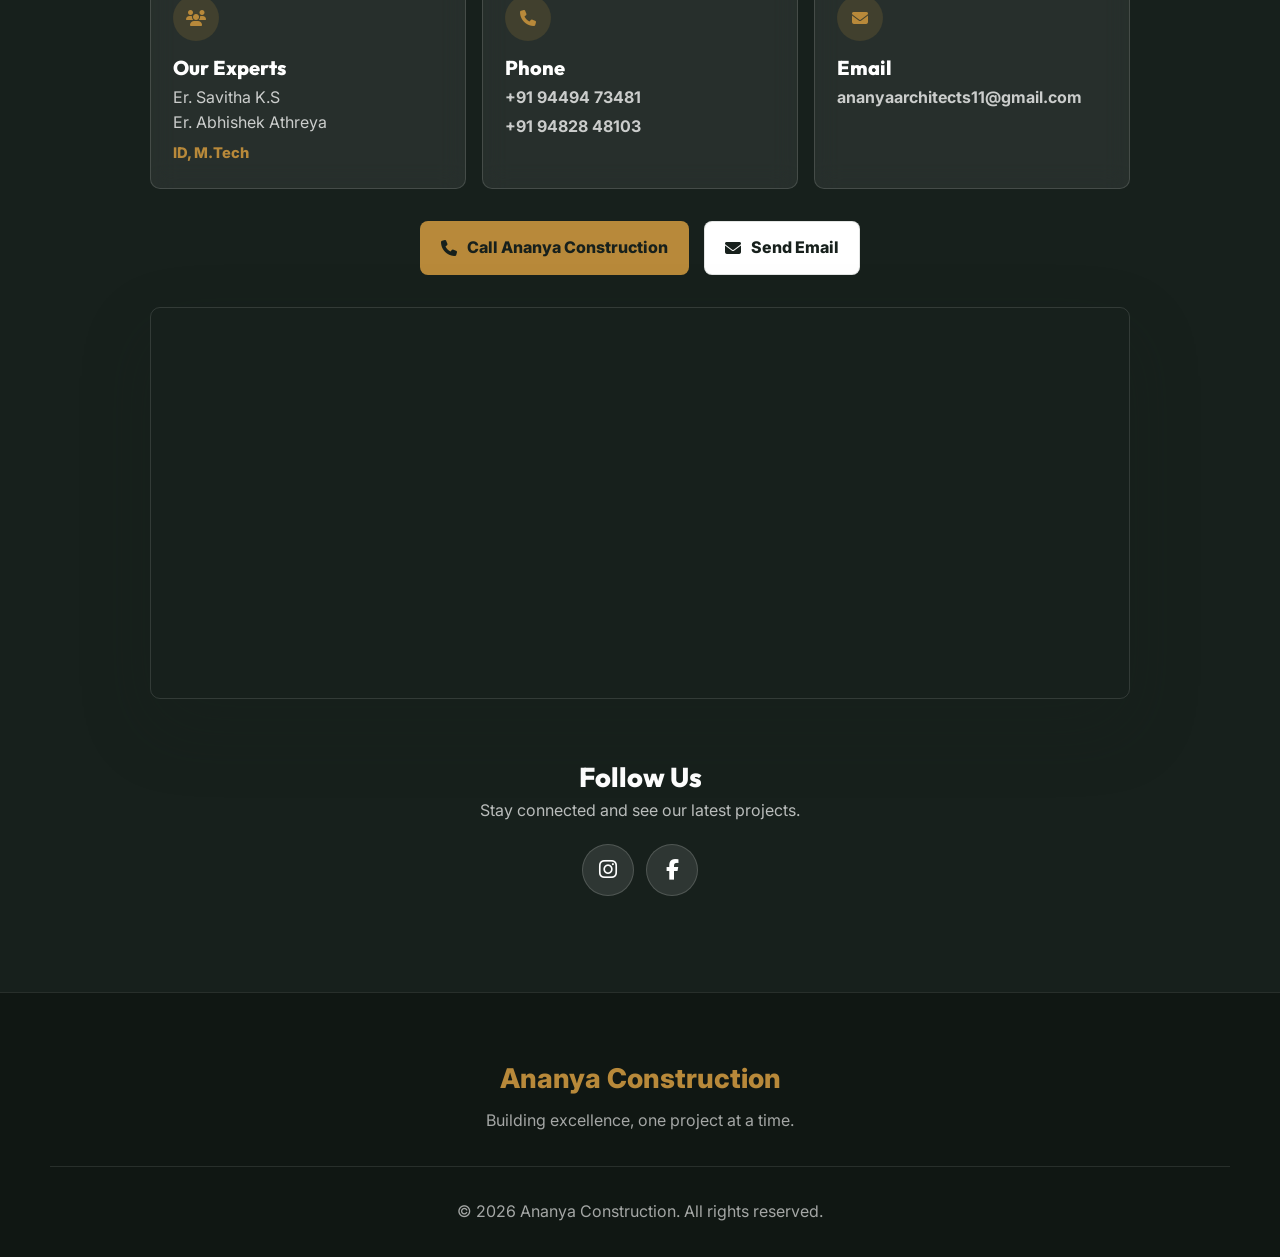
==== commit 3949d86c: "Update experience year from 2006 to 2007" ====
--- a/index.html
+++ b/index.html
@@ -78,7 +78,7 @@
                     <span>Completed projects</span>
                 </div>
                 <div>
-                    <strong>Since 2006</strong>
+                    <strong>Since 2007</strong>
                     <span>Years experience</span>
                 </div>
                 <div>
